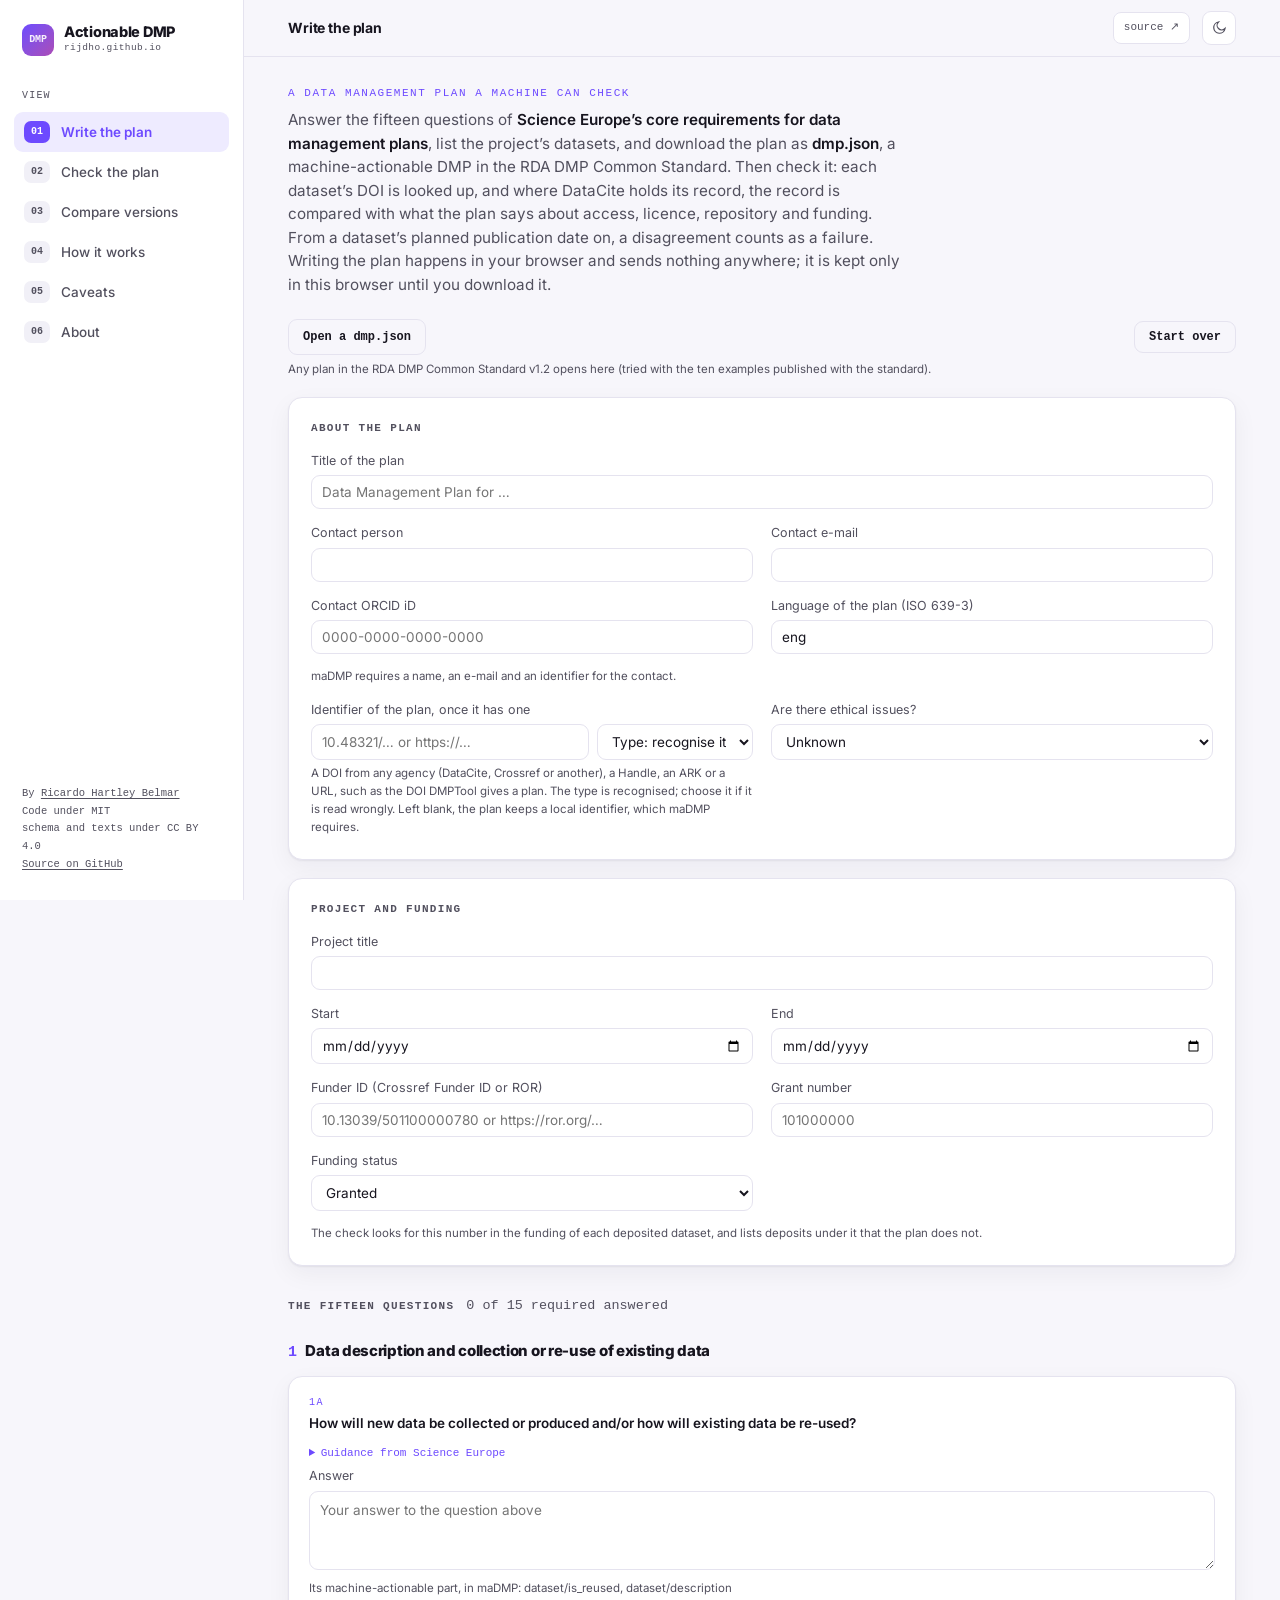
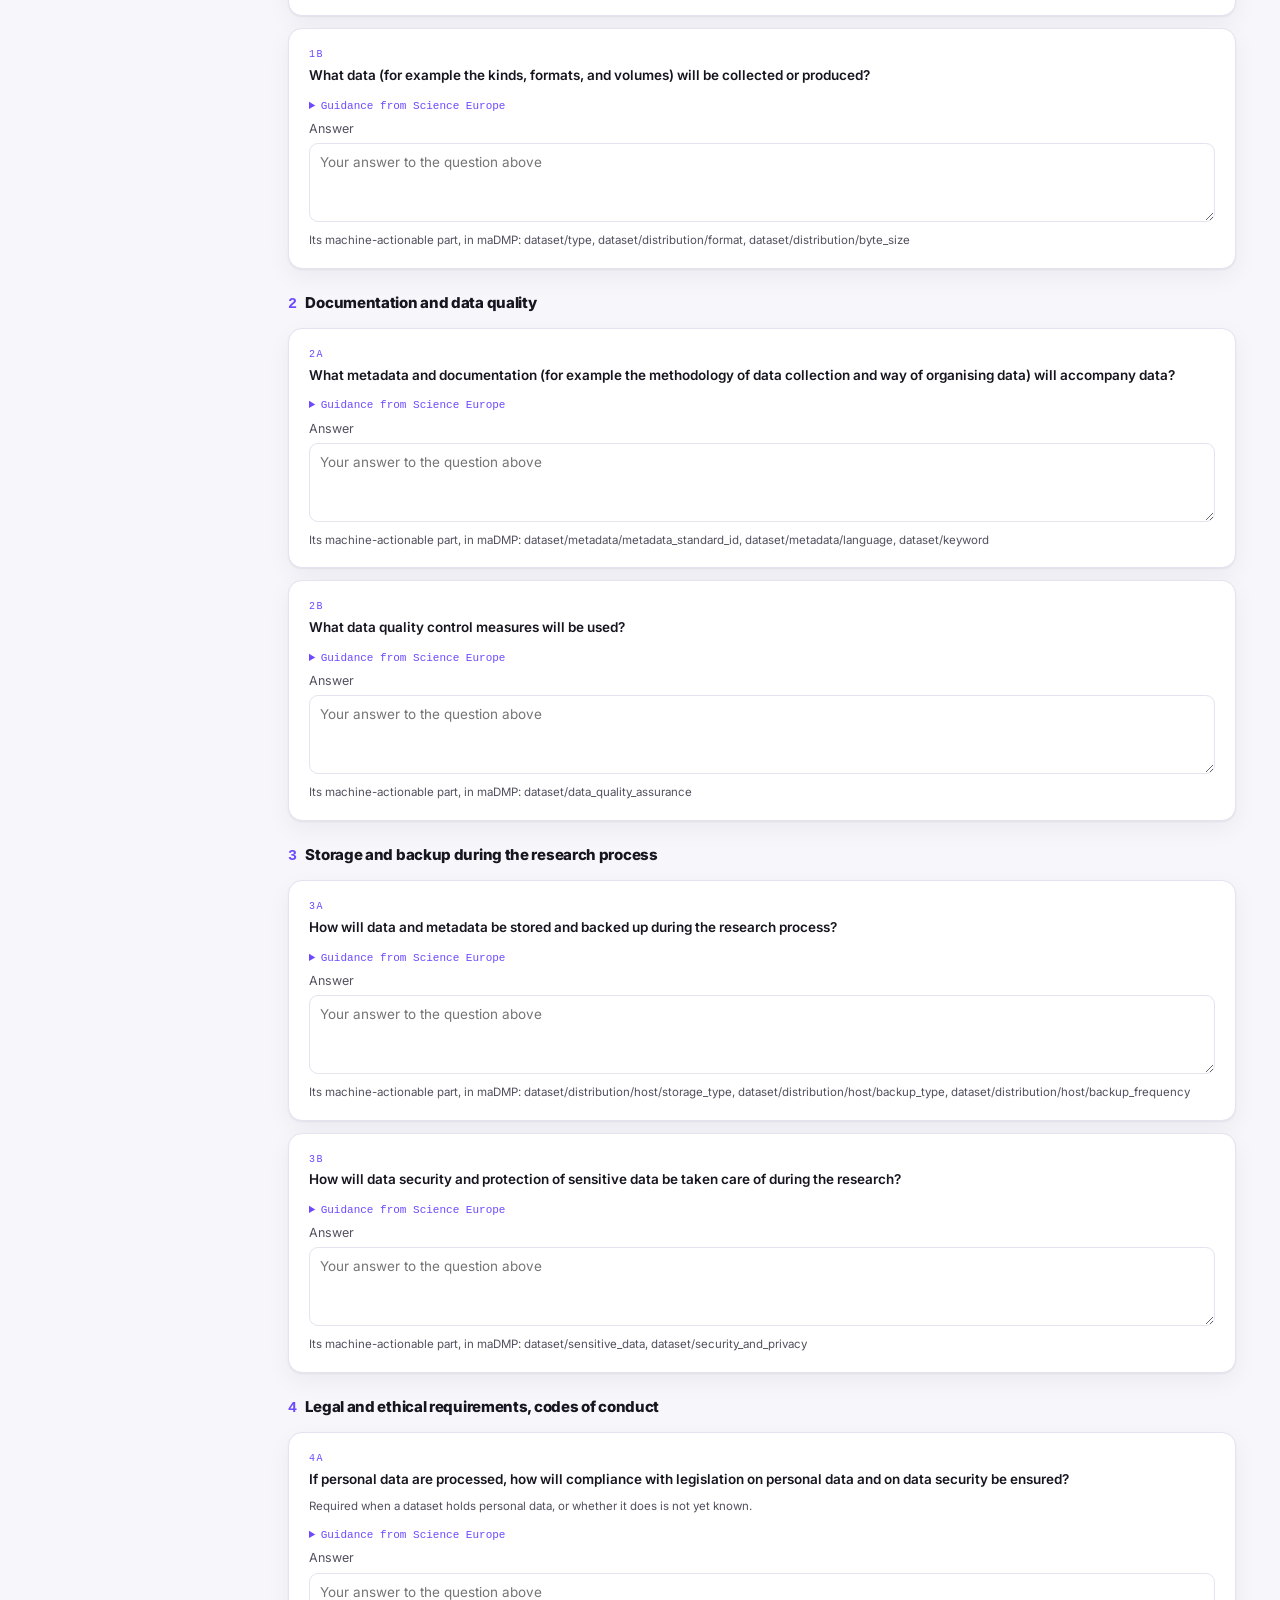
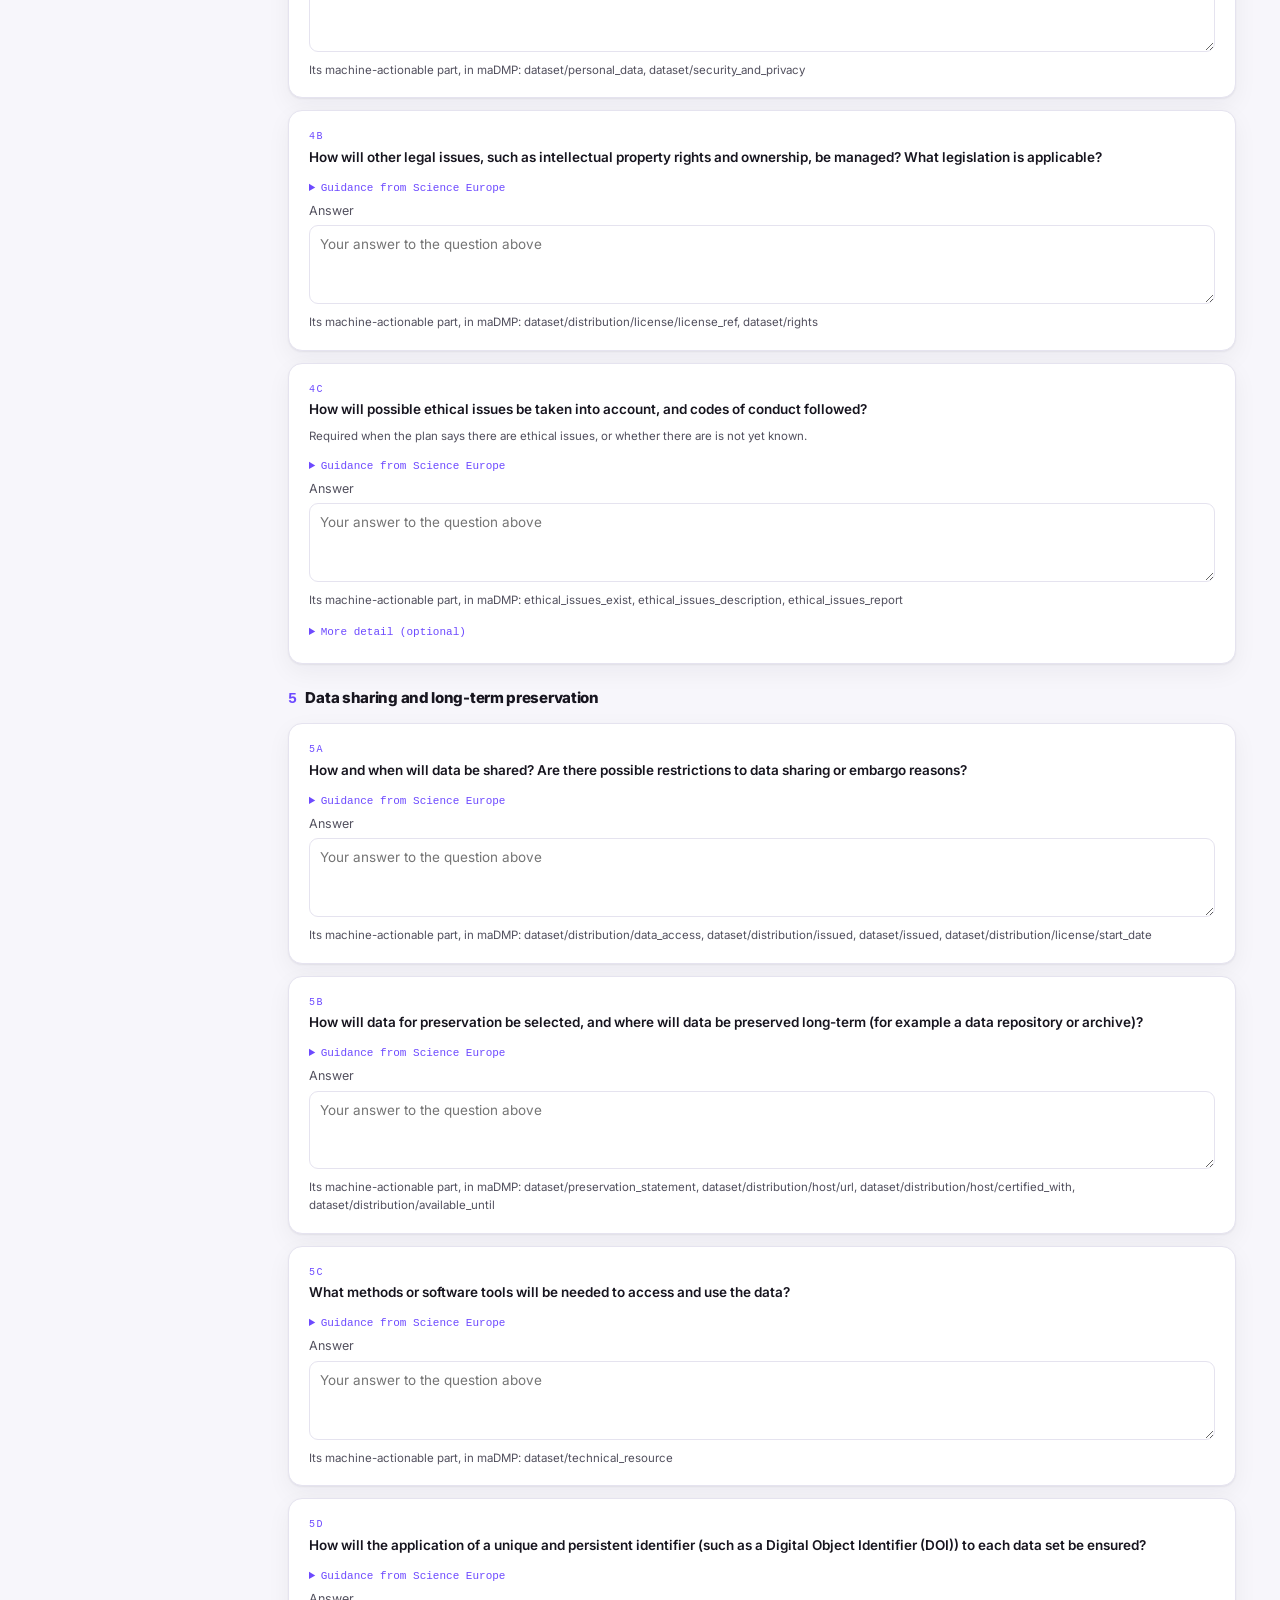
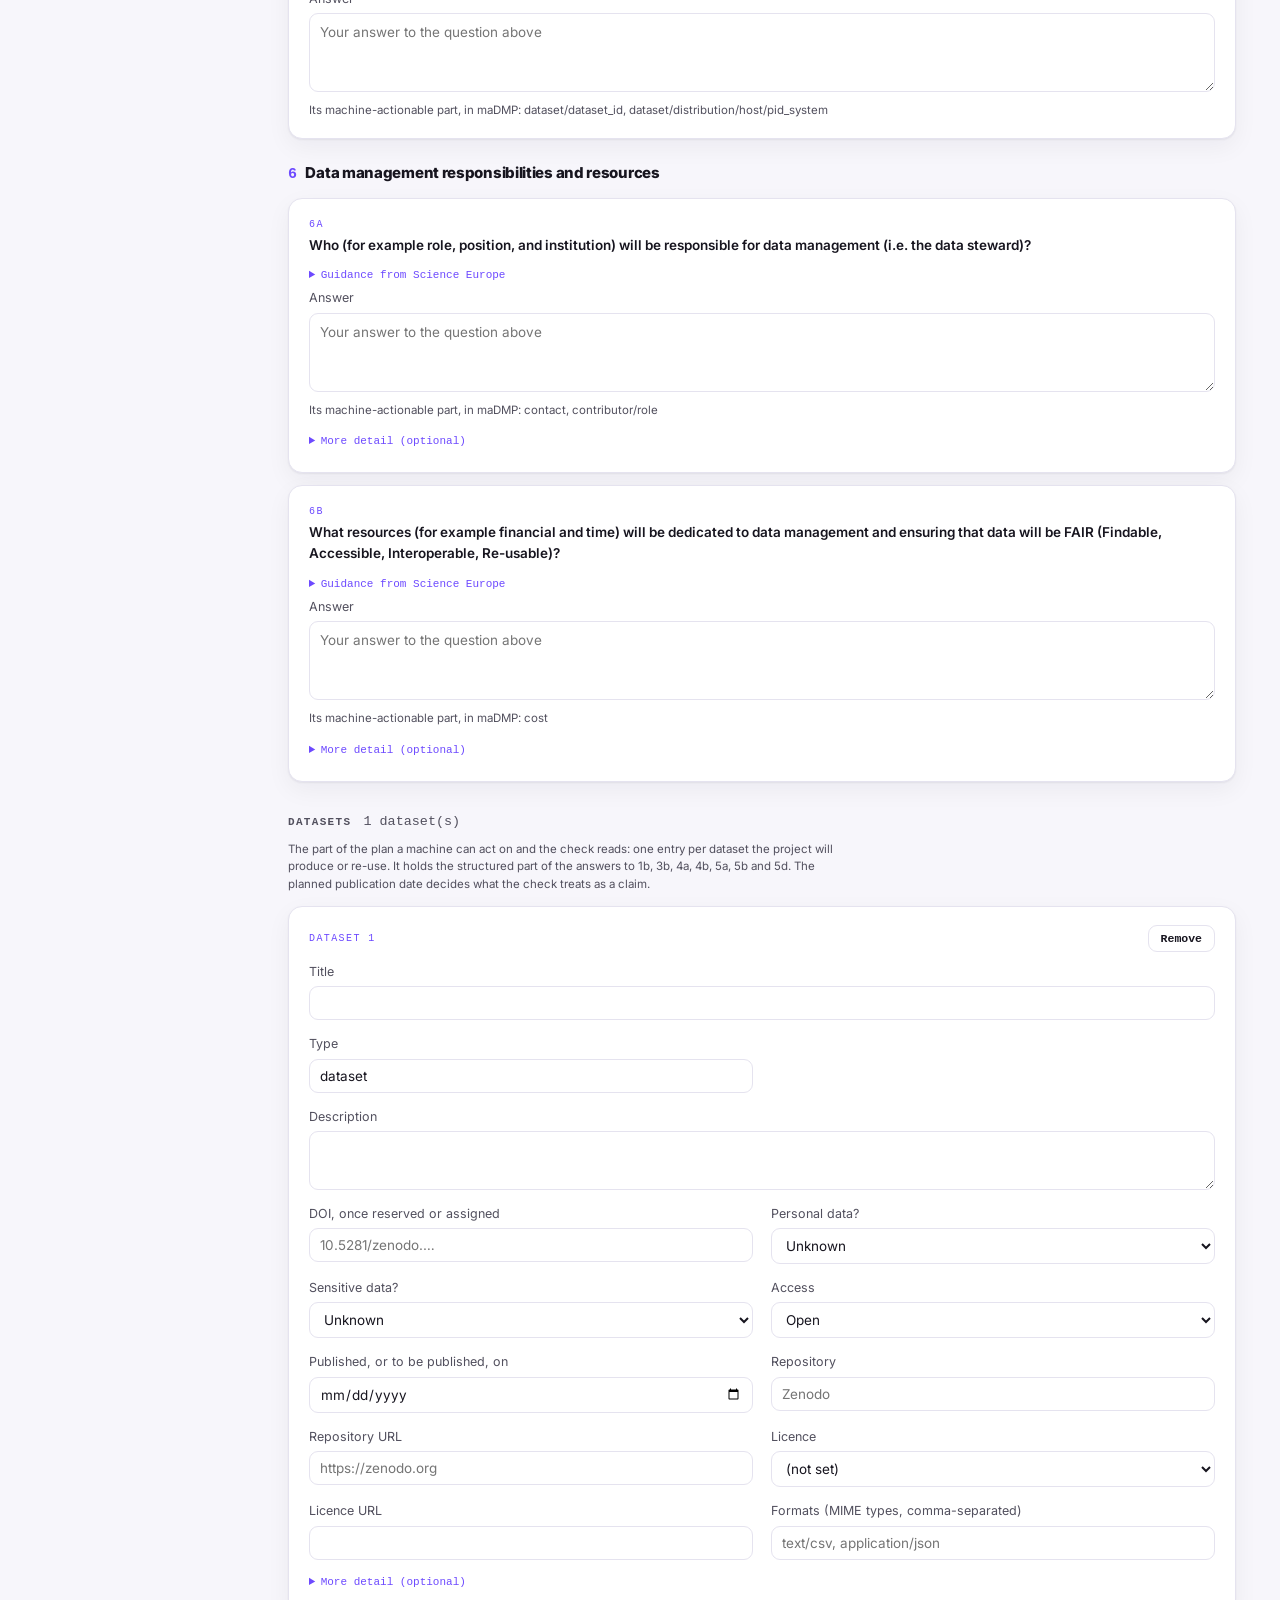
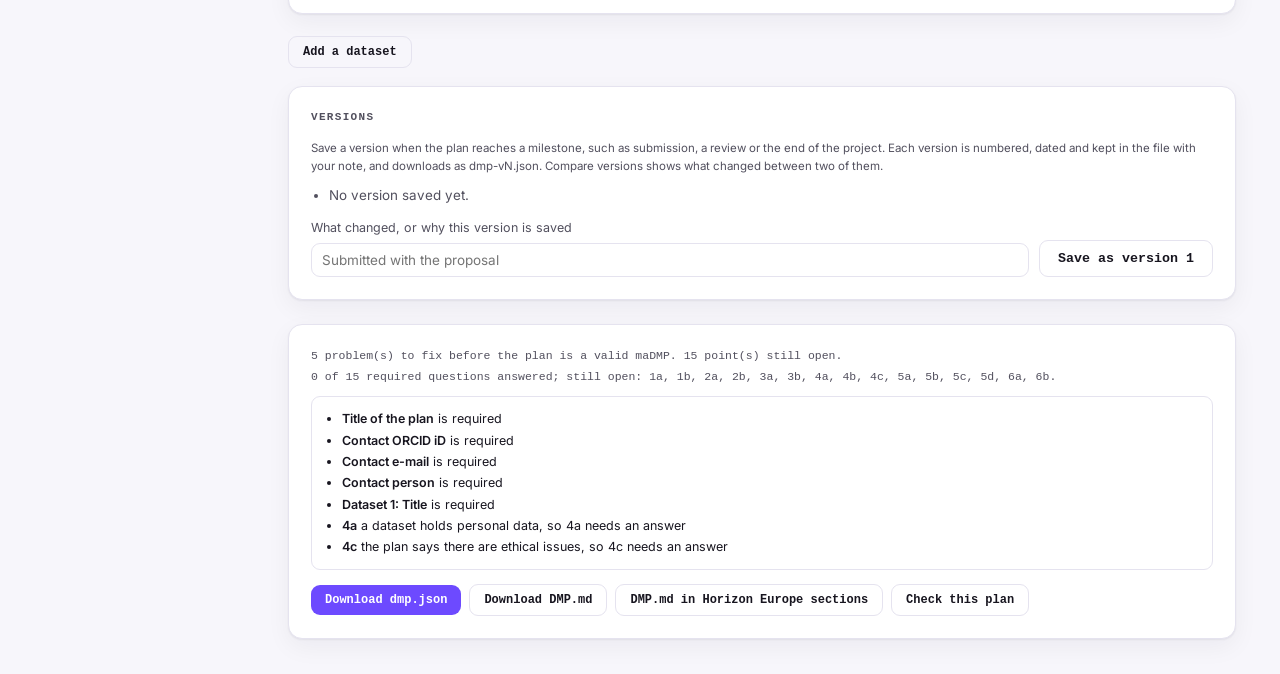
==== demo.html @ 75b9cfb9 "Actionable DMP: write a data management plan as a machine-actionable file and check it against DataC" ====
<!doctype html>
<html lang="en">
<head>
  <meta charset="utf-8" />
  <meta name="viewport" content="width=device-width, initial-scale=1" />
  <!-- Writing a plan touches no network at all; checking one talks to DataCite and, only for a
       DOI that DataCite does not hold, to doi.org, to ask who registered it. Saying so in a policy the browser enforces turns that promise into a
       guarantee: a font CDN slipped in by accident, or an escape missed in a future edit, is
       blocked rather than silently working. `frame-ancestors` is ignored in a meta tag and
       GitHub Pages cannot set headers, so clickjacking is not covered here. -->
  <meta http-equiv="Content-Security-Policy" content="
    default-src 'none';
    script-src 'sha256-x2/0nIwkpOmFIYoH8lqEusBeJ75e4DvQHVTuqfJt2A4=' 'sha256-URYEGvW3n82ogzZfnJn7cvkxJK+rvaOvyr5Eo0BJnV4=';
    style-src 'sha256-g1nNROoRSllEtNn4IYewZY5RRBbyiU53/ob6NJzSOaI=';
    font-src data:;
    img-src 'self' data:;
    connect-src https://api.datacite.org https://doi.org;
    form-action 'none';
    base-uri 'none';
    object-src 'none'" />
  <title>Actionable DMP: a data management plan a machine can check</title>
  <meta name="description" data-i18n-attr="content:meta.description"
        content="Write a data management plan as a machine-actionable dmp.json (RDA DMP Common Standard), following Science Europe’s core requirements, and check what the plan says about its datasets against their DOI records." />
  <link rel="icon" href="data:image/svg+xml,%3Csvg xmlns='http://www.w3.org/2000/svg' viewBox='0 0 32 32'%3E%3Crect width='32' height='32' rx='7' fill='%236d4aff'/%3E%3Ctext x='16' y='21' font-size='11' text-anchor='middle' fill='%23ffffff' font-family='monospace' font-weight='bold'%3EDMP%3C/text%3E%3C/svg%3E" />
  <!-- demo.html: generated by scripts/build-demo.mjs from index.html and its sources. Do not edit. -->
  <style>
/* house-style 1.0.4
   The "violet" design language shared by rijdho's public tools (fair-repo-audit, coara-action-planner,
   orcid-finder, chilean-altoutputs), ported from the cris-eilein house style. This file is the ORIGINAL:
   projects keep an exact copy (synced by their `sync-house` script) and a test fails if the copy drifts.
   Edit here, bump the version, sync into each project, redeploy it.

   Layers, top to bottom:
     1. fonts          self-hosted Inter Variable (./fonts): never a font CDN
     2. tokens         palette (light, dark, and the OS preference before JS runs)
     3. interface      stable names components and charts read (--bg, --text, --accent...)
     4. base           body, headings, links, focus, scrollbars
     5. shell          rail + command bar + content, with a drawer below 880px
     6. components     eyebrow, lede, card, buttons, language switch, site footer
   Data colours (the FAIR categorical and level palettes) live in the tokens, kept apart from the
   chrome and validated for colour-vision deficiency against each mode's card surface. */

/* ── 1. Fonts ─────────────────────────────────────────────────────────────── */
@font-face {
  font-family: "Inter Variable"; font-style: normal; font-display: swap; font-weight: 100 900;
  src: url("[data-uri]") format("woff2-variations");
  unicode-range: U+0000-00FF, U+0131, U+0152-0153, U+02BB-02BC, U+02C6, U+02DA, U+02DC, U+0304, U+0308, U+0329, U+2000-206F, U+2074, U+20AC, U+2122, U+2191, U+2193, U+2212, U+2215, U+FEFF, U+FFFD;
}
@font-face {
  font-family: "Inter Variable"; font-style: normal; font-display: swap; font-weight: 100 900;
  src: url("[data-uri]") format("woff2-variations");
  unicode-range: U+0100-02BA, U+02BD-02C5, U+02C7-02CC, U+02CE-02D7, U+02DD-02FF, U+0304, U+0308, U+0329, U+1D00-1DBF, U+1E00-1E9F, U+1EF2-1EFF, U+2020, U+20A0-20AB, U+20AD-20C0, U+2113, U+2C60-2C7F, U+A720-A7FF;
}

/* ── 2. Tokens ────────────────────────────────────────────────────────────── */
:root {
  --paper: #f7f6fb;
  --surface: #ffffff;
  --surface-2: #f1f0f7;
  --surface-3: #eae8f3;
  --ink: #17151f;
  --ink-2: #52505e;
  --hairline: #e5e3ef;
  --hair: #edecf5;
  --brand: #6d4aff;
  --brand-soft: #eeebff;
  --accent-ink: #ffffff;
  --shadow: 0 1px 2px rgba(23, 21, 31, 0.06), 0 8px 24px rgba(23, 21, 31, 0.05);
  --r: 14px;
  --r-sm: 9px;
  --disp: "Inter Variable", "Inter", "Helvetica Neue", Helvetica, Arial, system-ui, sans-serif;
  --body-f: "Inter Variable", "Inter", system-ui, -apple-system, "Segoe UI", Roboto, sans-serif;
  --mono: ui-monospace, "SF Mono", "JetBrains Mono", Menlo, Consolas, monospace;

  /* data palette: FAIR categorical + levels */
  --f-F: #2f7bd0; --f-A: #b56c1f; --f-I: #1f9670; --f-R: #b3559a;
  --lvl-hi: #1f9670; --lvl-mid: #c08519; --lvl-lo: #c0463d;
  --lvl-hi-ink: #1f9670; --lvl-mid-ink: #c08519; --lvl-lo-ink: #c0463d;
}
:root[data-theme="dark"] {
  --paper: #121118;
  --surface: #1b1a22;
  --surface-2: #232230;
  --surface-3: #2c2a3a;
  --ink: #eceaf3;
  --ink-2: #a9a7b5;
  --hairline: #2c2a38;
  --hair: #262432;
  --brand: #8b7bff;
  --brand-soft: #221f35;
  --accent-ink: #121118;
  --shadow: 0 1px 2px rgba(0, 0, 0, 0.4), 0 10px 30px rgba(0, 0, 0, 0.35);
  --f-F: #3f8fe0; --f-A: #c67d30; --f-I: #2aa87a; --f-R: #c46bad;
  /* fills darkened into the dark lightness band; inks kept lighter for text */
  --lvl-hi: #2aa87a; --lvl-mid: #c08519; --lvl-lo: #bd4740;
  --lvl-hi-ink: #2aa87a; --lvl-mid-ink: #d99a2b; --lvl-lo-ink: #d1544b;
}
/* Before JS stamps data-theme, follow the OS preference. */
@media (prefers-color-scheme: dark) {
  :root:not([data-theme="light"]) {
    --paper: #121118;
    --surface: #1b1a22;
    --surface-2: #232230;
    --surface-3: #2c2a3a;
    --ink: #eceaf3;
    --ink-2: #a9a7b5;
    --hairline: #2c2a38;
    --hair: #262432;
    --brand: #8b7bff;
    --brand-soft: #221f35;
    --accent-ink: #121118;
    --shadow: 0 1px 2px rgba(0, 0, 0, 0.4), 0 10px 30px rgba(0, 0, 0, 0.35);
    --f-F: #3f8fe0; --f-A: #c67d30; --f-I: #2aa87a; --f-R: #c46bad;
    --lvl-hi: #2aa87a; --lvl-mid: #c08519; --lvl-lo: #bd4740;
    --lvl-hi-ink: #2aa87a; --lvl-mid-ink: #d99a2b; --lvl-lo-ink: #d1544b;
  }
}

/* ── 3. Interface (stable names; map a project's own names onto these) ────── */
:root {
  --bg: var(--paper);
  --surface-alt: var(--surface-2);
  --border: var(--hairline);
  --text: var(--ink);
  --muted: var(--ink-2);
  --accent: var(--brand);
  --track: var(--surface-3);
  --sans: var(--body-f);
}

/* ── 4. Base ──────────────────────────────────────────────────────────────── */
* { box-sizing: border-box; }
html { -webkit-text-size-adjust: 100%; }
body { margin: 0; font-family: var(--sans); background: var(--bg); color: var(--text);
  line-height: 1.5; font-size: 15px; -webkit-font-smoothing: antialiased;
  transition: background 0.2s, color 0.2s; }
a { color: var(--accent); text-underline-offset: 2px; }
code { font-family: var(--mono); font-size: .9em; }
.mono { font-family: var(--mono); }
h1, h2, h3 { font-family: var(--disp); font-weight: 800; letter-spacing: -0.02em; text-wrap: balance; }
::selection { background: var(--brand); color: #fff; }
:focus-visible { outline: 2px solid var(--brand); outline-offset: 2px; border-radius: 4px; }
::-webkit-scrollbar { width: 8px; height: 8px; }
::-webkit-scrollbar-thumb { background: var(--surface-3); border-radius: 4px; }
::-webkit-scrollbar-thumb:hover { background: var(--ink-2); }
::-webkit-scrollbar-track { background: transparent; }

/* ── 5. Shell: rail + command bar ─────────────────────────────────────────── */
.app { display: grid; grid-template-columns: 244px 1fr; min-height: 100vh; }

.rail { background: var(--surface); border-right: 1px solid var(--hairline);
  display: flex; flex-direction: column; gap: 2px;
  padding: 18px 14px; position: sticky; top: 0; height: 100vh; }
.brand-mark { display: flex; align-items: center; gap: 10px; padding: 6px 8px 20px; text-decoration: none; }
/* The glyph's letters come from the project: style="--glyph: 'F'" on the element. */
.brand-glyph { width: 32px; height: 32px; border-radius: 9px; flex: none; position: relative;
  background: linear-gradient(135deg, var(--brand), color-mix(in oklab, var(--brand), #db2777 55%)); }
.brand-glyph::after { content: var(--glyph, ""); position: absolute; inset: 0; display: grid; place-items: center;
  font-family: var(--mono); font-size: 13px; font-weight: 700; color: rgba(255, 255, 255, 0.92); }
.brand-name { font-family: var(--disp); font-weight: 800; letter-spacing: -0.02em; font-size: 14.5px;
  line-height: 1.05; color: var(--ink); margin: 0; }
.brand-sub { font-family: var(--mono); font-size: 9.5px; color: var(--ink-2); letter-spacing: .04em; margin-top: 2px; }
/* The site line under the name links to rijdho.github.io in every tool (1.0.2). */
a.brand-sub { display: block; text-decoration: none; }
a.brand-sub:hover { color: var(--brand); text-decoration: underline; }
/* The icon and the name link to the tool's own start page (1.0.3). */
a.brand-glyph { display: block; }
.brand-name a { color: inherit; text-decoration: none; }
.brand-name a:hover { color: var(--brand); }
/* The family line under the site line: "Part of Metaudits" (1.0.4). */
.brand-family { font-family: var(--mono); font-size: 9.5px; color: var(--ink-2); letter-spacing: .04em; margin: 2px 0 0; }
.brand-family a { color: inherit; text-decoration: none; }
.brand-family a:hover { color: var(--brand); text-decoration: underline; }

.nav-label { font-family: var(--mono); font-size: 10px; letter-spacing: .12em; text-transform: uppercase;
  color: var(--ink-2); padding: 10px 8px 6px; }
.nav-item { display: flex; align-items: center; gap: 11px; padding: 9px 10px; border-radius: var(--r-sm);
  color: var(--ink-2); border: none; background: none; width: 100%; text-align: left; cursor: pointer;
  font-family: var(--body-f); font-size: 13.5px; font-weight: 500; text-decoration: none; }
.nav-item:hover { background: var(--surface-2); color: var(--ink); }
.nav-item.active { background: var(--brand-soft); color: var(--brand); font-weight: 600; }
.nav-step { width: 26px; height: 22px; border-radius: 7px; flex: none; display: grid; place-items: center;
  font-family: var(--mono); font-size: 10px; font-weight: 600;
  background: var(--surface-2); color: var(--ink-2); }
.nav-item.active .nav-step { background: var(--brand); color: #fff; }
.rail-foot { margin-top: auto; font-family: var(--mono); font-size: 10.5px; color: var(--ink-2);
  padding: 8px; line-height: 1.7; }
.rail-foot a { color: var(--ink-2); }
.rail-foot a:hover { color: var(--brand); }

.main-col { min-width: 0; display: flex; flex-direction: column; }
/* Content column anchored to the rail: one shared left gutter with the command bar. */
.content { padding: 28px 44px 40px; flex: 1; }
.content-inner { max-width: 980px; margin: 0; }

.cmdbar { position: sticky; top: 0; z-index: 30; display: flex; align-items: center; gap: 12px;
  padding: 11px 44px; background: color-mix(in oklab, var(--paper), transparent 8%);
  backdrop-filter: saturate(1.4) blur(10px); border-bottom: 1px solid var(--hairline); }
.cmd-title { font-family: var(--disp); font-weight: 700; font-size: 14px; letter-spacing: -0.01em; color: var(--ink); }
.cmd-spacer { flex: 1; }

.menu-btn { display: none; align-items: center; justify-content: center; width: 36px; height: 36px; flex: none;
  border: 1px solid var(--hairline); border-radius: var(--r-sm); background: var(--surface); color: var(--ink); cursor: pointer; }
.menu-btn svg { width: 17px; height: 17px; stroke: currentColor; fill: none; stroke-width: 1.8; }
.rail-backdrop { display: none; }

@media (max-width: 880px) {
  .app { grid-template-columns: 1fr; }
  .rail { position: fixed; top: 0; left: -280px; width: 260px; height: 100vh; overflow-y: auto; z-index: 60; transition: left 0.2s ease; }
  .app.rail-open .rail { left: 0; box-shadow: 0 0 40px rgba(0, 0, 0, 0.25); }
  .app.rail-open .rail-backdrop { display: block; position: fixed; inset: 0; z-index: 55; border: none; background: rgba(0, 0, 0, 0.35); }
  .menu-btn { display: inline-flex; }
  .content { padding: 20px 16px 32px; }
  .cmdbar { padding: 11px 14px; }
  .site-foot { padding: 18px 16px 28px; }
}
/* Phones: the command bar keeps menu, title, languages and theme; the source link, always repeated in
   the house footer, steps out so nothing is pushed past the edge. Buttons never shrink. */
.menu-btn, .icon-btn, .ghost-btn, .langs { flex: none; }
.cmd-title { min-width: 0; overflow: hidden; text-overflow: ellipsis; white-space: nowrap; }
@media (max-width: 480px) {
  .cmdbar { gap: 8px; }
  .cmdbar .ghost-btn { display: none; }
}

/* ── 6. Components ────────────────────────────────────────────────────────── */
.eyebrow { font-family: var(--mono); font-size: 11px; letter-spacing: .14em; text-transform: uppercase;
  color: var(--brand); }
.lede { color: var(--muted); font-size: .95rem; max-width: 62ch; margin-top: 6px; }
.lede b, .lede strong { color: var(--text); font-weight: 600; }
.muted { color: var(--muted); font-size: .84rem; }

.card { background: var(--surface); border: 1px solid var(--border); border-radius: var(--r); padding: 22px;
  box-shadow: var(--shadow); }
.card h3 { margin: 0 0 15px; font-size: .8rem; font-family: var(--mono); letter-spacing: .04em;
  text-transform: uppercase; color: var(--muted); font-weight: 600; }

.icon-btn { width: 34px; height: 34px; border-radius: var(--r-sm); border: 1px solid var(--hairline);
  background: var(--surface); display: grid; place-items: center; color: var(--ink-2); cursor: pointer; }
.icon-btn:hover { color: var(--ink); border-color: var(--ink-2); }
.icon-btn svg { width: 16px; height: 16px; stroke: currentColor; fill: none; stroke-width: 1.8; }
.ghost-btn { font-family: var(--mono); font-size: 11px; color: var(--ink-2);
  border: 1px solid var(--hairline); background: var(--surface); white-space: nowrap;
  border-radius: 8px; padding: 6px 10px; cursor: pointer; text-decoration: none; }
.ghost-btn:hover { color: var(--brand); border-color: var(--ink-2); }
.btn { font-family: var(--mono); background: var(--brand); color: var(--accent-ink); border: none;
  border-radius: var(--r-sm); padding: 10px 18px; font-weight: 700; cursor: pointer; }
.btn:hover { filter: brightness(1.07); }
.btn.ghost { background: none; border: 1px solid var(--border); color: var(--text); }
.btn.ghost:hover { border-color: var(--brand); color: var(--brand); filter: none; }

/* Filter chips (pill toggles); the pressed one carries aria-pressed="true". */
.chip { font-family: var(--mono); font-size: .76rem; border: 1px solid var(--border); background: var(--surface);
  color: var(--muted); border-radius: 999px; padding: 4px 11px; cursor: pointer; }
.chip:hover { border-color: var(--brand); color: var(--brand); }
.chip[aria-pressed="true"] { border-color: var(--brand); color: var(--brand); background: var(--brand-soft); font-weight: 600; }

.langs { display: flex; gap: 1px; font-family: var(--mono); font-size: 11.5px; }
.langs button { border: none; background: none; color: var(--ink-2); padding: 5px 7px; border-radius: 6px;
  cursor: pointer; font-family: var(--mono); font-size: 11.5px; }
.langs button[aria-current="true"] { color: var(--ink); background: var(--surface-2); font-weight: 600; }

/* The house footer, the same on every tool:
     By <author> (ORCID <id>) · <licences> · Source on GitHub[ · DOI <doi>]
   The DOI item appears once the project is archived on Zenodo (concept DOI). */
.site-foot { border-top: 1px solid var(--hairline); padding: 18px 44px 28px; font-size: 12.5px;
  color: var(--muted); line-height: 1.7; }
.site-foot a { color: var(--muted); }
.site-foot a:hover { color: var(--brand); }
.site-foot .sep { margin: 0 .45em; opacity: .6; }

/* Tables inside cards */
.card table { width: 100%; border-collapse: collapse; font-size: .82rem; }
.card th { text-align: left; font-family: var(--mono); font-size: .72rem; letter-spacing: .04em; text-transform: uppercase;
  color: var(--muted); font-weight: 600; padding: 6px 8px; }
.card td { border-top: 1px solid var(--hair); padding: 6px 8px; }

@media (prefers-reduced-motion: reduce) { * { transition: none !important; animation: none !important; } }

/* Actionable DMP: the violet family house style on the rail + command-bar shell.
   The shared look (tokens, shell, components, the self-hosted Inter font) comes from
   house/house.css, a synced copy of the house style loaded first; what stays here is what
   this tool adds. Chrome is violet and never encodes meaning. The only semantic colour is the
   check's verdict (confirmed, not yet, does not match), drawn from the house level palette, and
   only verdict items carry the 3px left border. Question and dataset cards are not verdicts and
   keep the plain hairline. */


[hidden] { display: none !important; }
body { background: var(--paper); color: var(--ink); font-family: var(--body-f); line-height: 1.55; }
.eyebrow { letter-spacing: 0.14em; margin: 0; }
.brand-glyph::after { content: "DMP"; font-size: 10px; letter-spacing: -0.02em; }
.nav-label { margin: 0; }
.cmd-title { margin: 0; }
.content-inner { max-width: 980px; }
.lede { margin: 6px 0 0; }

/* ── panels and fields ── */
.panel { background: var(--surface); border: 1px solid var(--hairline); border-radius: var(--r);
  padding: 22px; margin-top: 18px; box-shadow: var(--shadow); }
.panel-h { display: flex; align-items: center; gap: 12px; flex-wrap: wrap; margin-bottom: 12px; }
.panel-h .panel-title { margin: 0; }
.btn.small { font-size: 11.5px; padding: 6px 12px; }
.result-actions { display: flex; flex-wrap: wrap; gap: 8px; margin: 0 0 14px; }
.file-link { text-decoration: none; margin-left: 4px; }
.panel-title { font-family: var(--mono); font-size: 11px; font-weight: 600; text-transform: uppercase;
  letter-spacing: 0.12em; color: var(--ink-2); margin: 0 0 14px; }
.grid2 { display: grid; grid-template-columns: 1fr 1fr; gap: 14px 18px; }
.span2 { grid-column: 1 / -1; }
.field { display: flex; flex-direction: column; gap: 5px; font-size: 12.5px; color: var(--ink-2); margin-bottom: 10px; }
.grid2 .field { margin-bottom: 0; }
.input { font-family: var(--body-f); font-size: 13.5px; color: var(--ink); background: var(--surface);
  border: 1px solid var(--hairline); border-radius: var(--r-sm); padding: 8px 10px; width: 100%; }
textarea.input { resize: vertical; line-height: 1.5; }
.input:focus { border-color: var(--brand); outline: none; box-shadow: 0 0 0 3px var(--brand-soft); }
.hint { font-size: 11.5px; color: var(--ink-2); line-height: 1.55; margin: 0; }
.chk { display: flex; align-items: center; gap: 8px; font-size: 13.5px; color: var(--ink); cursor: pointer; }
.chk input { accent-color: var(--brand); width: 15px; height: 15px; }
.radios { display: flex; gap: 16px; flex-wrap: wrap; }
.actions { display: flex; align-items: center; gap: 12px; margin-top: 6px; }
.btn:disabled { opacity: .55; cursor: progress; }
.msg { margin-top: 12px; font-size: 13px; color: var(--ink); background: var(--surface-2);
  border: 1px solid var(--hairline); border-radius: var(--r-sm); padding: 10px 12px; }
.code { background: var(--surface-2); border: 1px solid var(--hairline); border-radius: var(--r-sm);
  padding: 12px 14px; overflow-x: auto; font-size: 12.5px; margin: 10px 0 0; }

/* ── toolbar and validity ── */
.toolbar { display: flex; flex-wrap: wrap; gap: 8px; align-items: center; margin-top: 22px; }
.toolbar .btn { font-size: 12px; padding: 8px 14px; }
.file-btn { position: relative; display: inline-flex; align-items: center; }
.file-btn input { position: absolute; inset: 0; opacity: 0; cursor: pointer; width: 100%; }
.file-btn:focus-within { outline: 2px solid var(--brand); outline-offset: 2px; }
.danger-quiet { color: var(--ink-2); }
.validity { font-family: var(--mono); font-size: 11.5px; color: var(--ink-2); margin: 0; }
.finish { margin-top: 24px; }
.finish .toolbar { margin-top: 14px; }
.finish .problems { margin-top: 10px; }
.problems { margin: 8px 0 0; padding: 10px 14px 10px 30px; font-size: 12.5px; background: var(--surface);
  border: 1px solid var(--hairline); border-radius: var(--r-sm); }
.problems li { margin: 2px 0; }
.problems b { font-weight: 600; }

/* ── requirement cards ── */
.reqs-head { display: flex; align-items: baseline; gap: 12px; margin: 30px 0 0; }
.reqs-head .panel-title { margin: 0; }
.req { background: var(--surface); border: 1px solid var(--hairline); border-radius: var(--r);
  padding: 18px 20px; margin-top: 12px; box-shadow: var(--shadow); }
.req-h h3 { margin: 2px 0 6px; font-size: 16px; }
.req .eyebrow { font-size: 10px; }
.question { font-size: 13.5px; color: var(--ink); margin: 0 0 12px; font-style: italic; }
.segs { display: inline-flex; border: 1px solid var(--hairline); border-radius: var(--r-sm); overflow: hidden; flex-wrap: wrap; }
.seg { position: relative; cursor: pointer; }
.seg input { position: absolute; opacity: 0; inset: 0; margin: 0; cursor: pointer; }
.seg span { display: block; font-family: var(--mono); font-size: 11px; padding: 6px 12px; color: var(--ink-2);
  border-right: 1px solid var(--hairline); }
.seg:last-child span { border-right: none; }
.seg input:checked + span { background: var(--brand-soft); color: var(--brand); font-weight: 600; }
.seg input:focus-visible + span { outline: 2px solid var(--brand); outline-offset: -2px; }
.status-hint { margin: 6px 0 12px; }
.commit { margin-top: 4px; }
.commit summary { font-family: var(--mono); font-size: 11px; color: var(--brand); cursor: pointer; padding: 4px 0; }
.commit .hint { margin: 4px 0 12px; }

/* ── check results: the verdict palette is the only semantic colour ── */
.stats { display: grid; grid-template-columns: repeat(3, 1fr); gap: 10px; margin: 6px 0 12px; }
.stat { background: var(--surface-2); border: 1px solid var(--hairline); border-radius: var(--r-sm);
  padding: 10px 12px; font-size: 12.5px; color: var(--ink-2); }
.stat b { display: block; font-family: var(--disp); font-size: 22px; font-weight: 800; color: var(--ink); }
.notes .hint { margin: 4px 0; }
.verdict { border: 1px solid var(--hairline); border-left: 3px solid var(--ink-2); border-radius: var(--r-sm);
  padding: 10px 14px; margin-top: 8px; background: var(--surface); }
.verdict[data-verdict="evidenced"] { border-left-color: var(--lvl-hi); }
.verdict[data-verdict="pending"] { border-left-color: var(--lvl-mid); }
.verdict[data-verdict="missing"] { border-left-color: var(--lvl-lo); }
.verdict[data-verdict="skipped"], .verdict[data-verdict="unanswered"] { border-left-color: var(--hairline); }
.verdict-h { display: flex; align-items: baseline; gap: 10px; flex-wrap: wrap; }
.verdict-title { font-weight: 600; font-size: 14px; }
.tag { font-family: var(--mono); font-size: 10.5px; padding: 2px 8px; border-radius: 999px;
  background: var(--surface-2); color: var(--ink-2); }
.tag[data-verdict="evidenced"] { color: var(--lvl-hi-ink); background: color-mix(in oklab, var(--lvl-hi), transparent 88%); }
.tag[data-verdict="pending"] { color: var(--lvl-mid-ink); background: color-mix(in oklab, var(--lvl-mid), transparent 88%); }
.tag[data-verdict="missing"] { color: var(--lvl-lo-ink); background: color-mix(in oklab, var(--lvl-lo), transparent 88%); }
.checks { list-style: none; margin: 8px 0 0; padding: 0; font-size: 12.5px; }
.checks li { display: grid; grid-template-columns: 16px minmax(120px, 190px) 90px 1fr; gap: 8px; padding: 3px 0;
  border-top: 1px solid var(--hairline); align-items: baseline; }
.checks li:first-child { border-top: none; }
.mark { font-family: var(--mono); color: var(--ink-2); }
.checks li[data-outcome="evidenced"] .mark, .checks li[data-outcome="evidenced"] .chk-out { color: var(--lvl-hi-ink); }
.checks li[data-outcome="pending"] .mark, .checks li[data-outcome="pending"] .chk-out { color: var(--lvl-mid-ink); }
.checks li[data-outcome="missing"] .mark, .checks li[data-outcome="missing"] .chk-out { color: var(--lvl-lo-ink); }
.chk-out { font-size: 10.5px; color: var(--ink-2); }
.chk-det { color: var(--ink-2); overflow-wrap: anywhere; }

/* ── questions and datasets ── */
.toolbar-hint { margin-top: 6px; }
.qsection { margin-top: 8px; }
.qsection-h { font-size: 15px; margin: 22px 0 0; }
.qsection-h .mono { color: var(--brand); margin-right: 6px; }
.req .question { font-style: normal; font-weight: 600; margin: 2px 0 8px; }
.guide { margin: 6px 0 10px; padding-left: 18px; font-size: 12.5px; color: var(--ink-2); line-height: 1.55; }
.guide li { margin: 3px 0; }
.guide ul { padding-left: 16px; margin: 2px 0; }
.ds-lede { margin: 8px 0 0; max-width: 80ch; }
.ds-h { display: flex; align-items: center; justify-content: space-between; gap: 12px; margin-bottom: 10px; }
.dataset .grid2 { margin-top: 2px; }
.unlisted { margin-top: 18px; }
.unlisted .panel-title { margin-bottom: 6px; }
.deposits { margin: 8px 0 0; padding-left: 18px; font-size: 12.5px; }
.deposits li { margin: 2px 0; }
.verdict-h .file-link { font-size: 11px; }
.detail { margin-top: 10px; }
.field-title { font-family: var(--mono); font-size: 10.5px; text-transform: uppercase; letter-spacing: .08em;
  color: var(--ink-2); margin: 14px 0 6px; }
.grid4 { display: grid; grid-template-columns: repeat(4, 1fr); gap: 10px 12px; }
.grid4 .field { margin-bottom: 0; }
.row-entry { display: flex; align-items: flex-end; gap: 10px; padding: 8px 0; border-top: 1px solid var(--hairline); }
.row-entry .grid4 { flex: 1; }
.rows > .btn { margin-top: 8px; }
.when { margin: 0 0 8px; }

/* ── versions and comparison ── */
.versions { margin: 10px 0 0; padding-left: 18px; font-size: 12.5px; }
.versions li { margin: 3px 0; }
.ver-save { display: flex; align-items: flex-end; gap: 10px; margin-top: 12px; }
.ver-save .field { flex: 1; margin-bottom: 0; }
.changes { margin: 8px 0 0; padding-left: 18px; font-size: 12.5px; overflow-wrap: anywhere; }
.changes li { margin: 4px 0; }
#completeness { margin-top: 4px; }
.id-row { display: flex; gap: 8px; }
.id-row .input:first-child { flex: 1; }
.id-type { width: auto; max-width: 48%; }

/* ── reading views ── */
.prose h2 { font-size: 17px; margin: 28px 0 8px; }
.prose p, .prose li { font-size: 14px; max-width: 72ch; }
.caveats { padding-left: 18px; }
.caveats li { margin: 10px 0; }
.tablewrap { overflow-x: auto; margin-top: 12px; }
.req-table { border-collapse: collapse; font-size: 12.5px; width: 100%; background: var(--surface);
  border: 1px solid var(--hairline); border-radius: var(--r-sm); }
.req-table th { text-align: left; font-family: var(--mono); font-size: 10.5px; text-transform: uppercase;
  letter-spacing: .06em; color: var(--ink-2); padding: 8px 10px; border-bottom: 1px solid var(--hairline); }
.req-table td { padding: 7px 10px; border-top: 1px solid var(--hairline); vertical-align: top; }
.req-table .c { text-align: center; font-family: var(--mono); }
.req-table .xw code { font-size: 11px; white-space: nowrap; }
/* A format's own name keeps its capitalisation: maDMP, not MADMP. */
.req-table th.src { text-transform: none; }

@media (max-width: 880px) {
  .grid2, .grid4, .stats { grid-template-columns: 1fr; }
  .row-entry, .ver-save { flex-direction: column; align-items: stretch; }
  .checks li { grid-template-columns: 16px 1fr; }
  .checks .chk-out { display: none; }
  .checks .chk-det { grid-column: 2; }
}
</style>
  <script>
// Stamp the stored theme on <html> before first paint, so a dark-theme visitor
// never sees a white flash while the module graph loads.
//
// This is a separate file rather than an inline <script> for one reason: the
// page ships a Content-Security-Policy with no 'unsafe-inline', and an inline
// script would need either that or a hash pinned to its exact bytes. A plain
// (non-module) script tag in the head is render-blocking, so it still runs
// before anything is painted.
(function () {
  try {
    var t = localStorage.getItem('dmp-template:theme');
    if (t === 'light' || t === 'dark') document.documentElement.dataset.theme = t;
  } catch (e) {
    /* private mode: the OS preference applies, which is the right default */
  }
})();
</script>
</head>
<body>
  <div class="app" id="app">
    <aside class="rail" id="rail">
      <div class="brand-mark">
        <a class="brand-glyph" href="#" tabindex="-1" aria-hidden="true"></a>
        <div>
          <p class="brand-name"><a href="#">Actionable DMP</a></p>
          <a class="brand-sub" href="https://rijdho.github.io">rijdho.github.io</a>
        </div>
      </div>
      <p class="nav-label" data-i18n="nav.label">View</p>
      <nav aria-label="View" data-i18n-attr="aria-label:nav.label">
        <button class="nav-item active" data-view="plan" type="button">
          <span class="nav-step">01</span><span data-i18n="nav.plan">Write the plan</span></button>
        <button class="nav-item" data-view="check" type="button">
          <span class="nav-step">02</span><span data-i18n="nav.check">Check the plan</span></button>
        <button class="nav-item" data-view="compare" type="button">
          <span class="nav-step">03</span><span data-i18n="nav.compare">Compare versions</span></button>
        <button class="nav-item" data-view="how" type="button">
          <span class="nav-step">04</span><span data-i18n="how.title">How it works</span></button>
        <button class="nav-item" data-view="caveats" type="button">
          <span class="nav-step">05</span><span data-i18n="caveats.title">Caveats</span></button>
        <button class="nav-item" data-view="about" type="button">
          <span class="nav-step">06</span><span data-i18n="about.title">About</span></button>
      </nav>
      <div class="rail-foot">
        <span data-i18n-html="rail.by">By Ricardo Hartley Belmar</span><br />
        <span data-i18n="rail.license.code">Code under MIT</span><br />
        <span data-i18n="rail.license.data">schema and texts under CC BY 4.0</span><br />
        <a href="https://github.com/rijdho/dmp-template" target="_blank" rel="noreferrer" data-i18n="rail.source">Source on GitHub</a>
      </div>
    </aside>
    <button class="rail-backdrop" id="rail-backdrop" type="button" tabindex="-1" aria-hidden="true"></button>
    <div class="main-col">
      <div class="cmdbar">
        <button class="menu-btn" id="menu" type="button" aria-controls="rail" aria-expanded="false"
                aria-label="Open the menu" data-i18n-attr="aria-label:ui.menu.aria">
          <svg viewBox="0 0 24 24" aria-hidden="true"><path d="M4 7h16M4 12h16M4 17h16" /></svg>
        </button>
        <h1 class="cmd-title" id="cmd-title" data-i18n="nav.plan">Write the plan</h1>
        <div class="cmd-spacer"></div>
        <nav class="langs" id="lang" aria-label="Language" data-i18n-attr="aria-label:ui.lang.aria"></nav>
        <a class="ghost-btn" href="https://github.com/rijdho/dmp-template" target="_blank" rel="noreferrer"
           data-i18n="ui.brand.source">source ↗</a>
        <button class="icon-btn" id="theme" type="button" aria-label="Toggle light/dark theme"
                data-i18n-attr="title:ui.theme.title;aria-label:ui.theme.aria">
          <svg viewBox="0 0 24 24" aria-hidden="true"><path d="M21 12.8A8.5 8.5 0 1 1 11.2 3a6.6 6.6 0 0 0 9.8 9.8Z" /></svg>
        </button>
      </div>
      <main class="content">
        <div class="content-inner">

          <!-- ── 01 Write the plan ─────────────────────────────────────────── -->
          <section class="view" data-view="plan">
            <p class="eyebrow" data-i18n="ui.brand.tagline">A data management plan a machine can check</p>
            <p class="lede" data-i18n-html="ui.lede"></p>

            <!-- Starting a plan: open an existing one, or clear this one. Finishing it is at the bottom. -->
            <div class="toolbar" id="toolbar">
              <label class="btn ghost file-btn"><span data-i18n="plan.import">Open a dmp.json</span>
                <input type="file" id="import-file" accept=".json,application/json" /></label>
              <span class="validity" id="import-status" aria-live="polite"></span>
              <div class="cmd-spacer"></div>
              <button class="btn ghost danger-quiet" id="new-plan" type="button" data-i18n="plan.new">Start over</button>
            </div>
            <p class="hint toolbar-hint" data-i18n="plan.import.hint"></p>

            <section class="panel" id="meta">
              <h2 class="panel-title" data-i18n="plan.meta.title">About the plan</h2>
              <div class="grid2">
                <label class="field span2"><span data-i18n="plan.title.label">Title of the plan</span>
                  <input class="input" data-bind="title" autocomplete="off"
                         data-i18n-attr="placeholder:plan.title.ph" placeholder="Data Management Plan for …" /></label>
                <label class="field"><span data-i18n="plan.contact.label">Contact person</span>
                  <input class="input" data-bind="contact.name" autocomplete="off" /></label>
                <label class="field"><span data-i18n="plan.mbox.label">Contact e-mail</span>
                  <input class="input" data-bind="contact.mbox" type="email" autocomplete="off" /></label>
                <label class="field"><span data-i18n="plan.orcid.label">Contact ORCID iD</span>
                  <input class="input" data-bind="contact.contact_id.identifier" autocomplete="off" spellcheck="false"
                         data-i18n-attr="placeholder:plan.orcid.ph" placeholder="0000-0000-0000-0000" /></label>
                <label class="field"><span data-i18n="plan.lang.label">Language of the plan (ISO 639-3)</span>
                  <input class="input" data-bind="language" autocomplete="off" spellcheck="false" maxlength="3" /></label>
                <p class="hint span2" data-i18n="plan.contact.hint"></p>
                <div class="field"><label for="dmp-id" data-i18n="plan.dmpId.label">Identifier of the plan, once it has one</label>
                  <div class="id-row">
                    <input class="input" id="dmp-id" data-bind="dmp_id" autocomplete="off" spellcheck="false"
                           data-i18n-attr="placeholder:plan.dmpId.ph" />
                    <select class="input id-type" id="dmp-id-type" data-bind="dmp_id_type"
                            data-i18n-attr="aria-label:plan.dmpId.typeLabel;title:plan.dmpId.typeLabel"></select>
                  </div>
                  <span class="hint" data-i18n="plan.dmpId.hint"></span></div>
                <label class="field"><span data-i18n="plan.ethics.label">Are there ethical issues?</span>
                  <select class="input" data-bind="ethical_issues_exist" id="ethics"></select></label>
              </div>
            </section>

            <section class="panel" id="project">
              <h2 class="panel-title" data-i18n="plan.project.title">Project and funding</h2>
              <div class="grid2">
                <label class="field span2"><span data-i18n="plan.project.label">Project title</span>
                  <input class="input" data-bind="project.0.title" autocomplete="off" /></label>
                <label class="field"><span data-i18n="plan.start.label">Start</span>
                  <input class="input" type="date" data-bind="project.0.start" /></label>
                <label class="field"><span data-i18n="plan.end.label">End</span>
                  <input class="input" type="date" data-bind="project.0.end" /></label>
                <label class="field"><span data-i18n="plan.funder.label">Funder ID</span>
                  <input class="input" data-bind="project.0.funding.0.funder_id.identifier" autocomplete="off" spellcheck="false"
                         data-i18n-attr="placeholder:plan.funder.ph" /></label>
                <label class="field"><span data-i18n="plan.grant.label">Grant number</span>
                  <input class="input" data-bind="project.0.funding.0.grant_id.identifier" autocomplete="off" spellcheck="false"
                         data-i18n-attr="placeholder:plan.grant.ph" /></label>
                <label class="field"><span data-i18n="plan.status.label">Funding status</span>
                  <select class="input" data-bind="project.0.funding.0.funding_status" id="funding-status"></select></label>
                <p class="hint span2" data-i18n="plan.grant.hint"></p>
              </div>
            </section>

            <div class="reqs-head">
              <h2 class="panel-title" data-i18n="plan.questions.title">The fifteen questions</h2>
              <span class="muted mono" id="q-count"></span>
            </div>
            <div id="questions"></div>

            <div class="reqs-head">
              <h2 class="panel-title" data-i18n="plan.datasets.title">Datasets</h2>
              <span class="muted mono" id="ds-count"></span>
            </div>
            <p class="hint ds-lede" data-i18n="plan.datasets.lede"></p>
            <div id="datasets"></div>
            <div class="toolbar">
              <button class="btn ghost" id="add-dataset" type="button" data-i18n="plan.datasets.add">Add a dataset</button>
            </div>

            <!-- Saving a version: a numbered, dated snapshot kept in the file. -->
            <section class="panel" id="versions">
              <h2 class="panel-title" data-i18n="ver.title">Versions</h2>
              <p class="hint" data-i18n="ver.lede"></p>
              <ul class="versions" id="ver-list"></ul>
              <p class="hint" id="ver-changed" hidden></p>
              <div class="ver-save">
                <label class="field"><span data-i18n="ver.note.label">What changed</span>
                  <input class="input" id="ver-note" autocomplete="off" data-i18n-attr="placeholder:ver.note.ph" /></label>
                <button class="btn ghost" id="ver-save" type="button"></button>
              </div>
              <span class="validity" id="ver-status" aria-live="polite"></span>
            </section>

            <!-- Finishing a plan: what is still wrong with it, then what to do with it. -->
            <section class="panel finish">
              <div class="validity" id="validity" aria-live="polite"></div>
              <div class="validity" id="completeness"></div>
              <ul class="problems" id="problems" hidden></ul>
              <div class="toolbar">
                <button class="btn" id="dl-json" type="button" data-i18n="plan.dl.json">Download dmp.json</button>
                <button class="btn ghost" id="dl-md" type="button" data-i18n="plan.dl.md">Download DMP.md</button>
                <button class="btn ghost" id="dl-md-he" type="button" data-i18n="plan.dl.mdHe">DMP.md in Horizon Europe sections</button>
                <button class="btn ghost" id="to-check" type="button" data-i18n="plan.toCheck">Check this plan</button>
              </div>
            </section>
          </section>

          <!-- ── 02 Check the plan ─────────────────────────────────────────── -->
          <section class="view" data-view="check" hidden>
            <p class="eyebrow" data-i18n="check.eyebrow">The check</p>
            <p class="lede" data-i18n-html="check.lede"></p>
            <form class="panel" id="check-form" novalidate>
              <div class="field">
                <span data-i18n="check.source.label">Plan to check</span>
                <div class="radios" role="radiogroup" data-i18n-attr="aria-label:check.source.label">
                  <label class="chk"><input type="radio" name="source" value="editor" checked />
                    <span data-i18n="check.source.editor">The plan in the editor</span></label>
                  <label class="chk"><input type="radio" name="source" value="file" />
                    <span data-i18n="check.source.file">A dmp.json file</span></label>
                </div>
              </div>
              <label class="field" id="check-file-field" hidden><span data-i18n="check.file.label">File</span>
                <input class="input" type="file" id="check-file" accept=".json,application/json" /></label>
              <div class="actions">
                <button class="btn" id="check-go" type="submit" data-i18n="check.go">Check</button>
                <span class="muted" id="check-status" aria-live="polite"></span>
              </div>
              <div class="msg" id="check-error" hidden></div>
            </form>

            <section class="panel" id="check-results" hidden aria-live="polite">
              <div class="panel-h">
                <h2 class="panel-title" data-i18n="check.results">Result</h2>
                <span class="muted mono" id="check-of"></span>
              </div>
              <div class="result-actions">
                <button class="btn ghost small" id="dl-report" type="button" data-i18n="check.dlReport">Download report (.md)</button>
                <button class="btn ghost small" id="to-editor" type="button" hidden data-i18n="check.toEditor">Open this plan in the editor</button>
              </div>
              <div class="stats" id="check-stats"></div>
              <div class="notes" id="check-notes"></div>
              <ul class="problems" id="check-problems" hidden></ul>
              <div id="check-plan"></div>
              <div id="check-list"></div>
              <div id="check-unlisted"></div>
            </section>

            <section class="panel">
              <h2 class="panel-title" data-i18n="check.action.title">Run the same check in CI</h2>
              <p class="hint" data-i18n="check.action.lede"></p>
              <pre class="code"><code>on:
  schedule: [{ cron: '0 6 * * 1' }]
jobs:
  dmp:
    runs-on: ubuntu-latest
    steps:
      - uses: actions/checkout@v4
      - uses: rijdho/dmp-template@main
        with:
          plan: dmp.json</code></pre>
            </section>
          </section>

          <!-- ── 03 Compare versions ───────────────────────────────────────── -->
          <section class="view" data-view="compare" hidden>
            <p class="eyebrow" data-i18n="cmp.eyebrow">Versions</p>
            <p class="lede" data-i18n="cmp.lede"></p>
            <form class="panel" id="cmp-form" novalidate>
              <label class="field"><span data-i18n="cmp.before.label">Earlier version</span>
                <input class="input" type="file" id="cmp-before" accept=".json,application/json" /></label>
              <div class="field">
                <span data-i18n="cmp.after.label">Later version</span>
                <div class="radios" role="radiogroup" data-i18n-attr="aria-label:cmp.after.label">
                  <label class="chk"><input type="radio" name="cmp-after" value="editor" checked />
                    <span data-i18n="cmp.after.editor">The plan in the editor</span></label>
                  <label class="chk"><input type="radio" name="cmp-after" value="file" />
                    <span data-i18n="cmp.after.file">Another dmp.json file</span></label>
                </div>
              </div>
              <label class="field" id="cmp-after-field" hidden><span data-i18n="cmp.after.file">File</span>
                <input class="input" type="file" id="cmp-after-file" accept=".json,application/json" /></label>
              <div class="actions">
                <button class="btn" type="submit" data-i18n="cmp.go">Compare</button>
              </div>
              <div class="msg" id="cmp-error" hidden></div>
            </form>
            <section class="panel" id="cmp-results" hidden aria-live="polite">
              <div class="panel-h">
                <h2 class="panel-title" data-i18n="cmp.results">Changes</h2>
                <span class="muted mono" id="cmp-of"></span>
              </div>
              <div class="result-actions">
                <button class="btn ghost small" id="cmp-dl" type="button" data-i18n="cmp.dl">Download the changes (.md)</button>
              </div>
              <div id="cmp-delays"></div>
              <ul class="changes" id="cmp-list"></ul>
            </section>
          </section>

          <!-- ── 04 How it works ───────────────────────────────────────────── -->
          <section class="view prose" data-view="how" hidden>
            <p class="eyebrow" data-i18n="how.eyebrow">Method</p>
            <p class="lede" data-i18n="how.lede"></p>
            <h2 data-i18n="how.q.title">Six requirements, fifteen questions</h2>
            <p data-i18n-html="how.q.body"></p>
            <div class="tablewrap"><table class="req-table" id="q-table"></table></div>
            <h2 data-i18n="how.req.title">Required and optional</h2>
            <p data-i18n-html="how.req.body"></p>
            <h2 data-i18n="how.claim.title">When a statement becomes a claim</h2>
            <p data-i18n-html="how.claim.body"></p>
            <h2 data-i18n="how.checks.title">What is compared</h2>
            <p data-i18n-html="how.checks.body"></p>
            <h2 data-i18n="how.file.title">The file</h2>
            <p data-i18n-html="how.file.body"></p>
            <p><a href="https://github.com/rijdho/dmp-template/blob/main/schema/dmp.schema.json" target="_blank" rel="noreferrer">schema/dmp.schema.json</a>
              · <a href="https://github.com/rijdho/dmp-template/blob/main/schema/maDMP-schema-1.2.json" target="_blank" rel="noreferrer">schema/maDMP-schema-1.2.json</a></p>
            <h2 data-i18n="how.versions.title">Versions</h2>
            <p data-i18n-html="how.versions.body"></p>
            <h2 data-i18n="how.guide.title">Where the guide words a question twice</h2>
            <p data-i18n-html="how.guide.body"></p>
            <h2 data-i18n="how.cli.title">The same check on the command line and in CI</h2>
            <pre class="code"><code>node bin/dmp-check.mjs [dmp.json] [--strict] [--offline] [--no-unlisted] [--format text|md|json]</code></pre>
            <h2 data-i18n="how.related.title">Related work</h2>
            <p data-i18n-html="how.related.body"></p>
          </section>

          <!-- ── 05 Caveats ────────────────────────────────────────────────── -->
          <section class="view prose" data-view="caveats" hidden>
            <p class="eyebrow" data-i18n="caveats.eyebrow">Limits</p>
            <p class="lede" data-i18n="caveats.lede"></p>
            <ul class="caveats">
              <li data-i18n-html="caveats.1"></li>
              <li data-i18n-html="caveats.2"></li>
              <li data-i18n-html="caveats.3"></li>
              <li data-i18n-html="caveats.4"></li>
              <li data-i18n-html="caveats.5"></li>
              <li data-i18n-html="caveats.6"></li>
            </ul>
          </section>

          <!-- ── 06 About ──────────────────────────────────────────────────── -->
          <section class="view prose" data-view="about" hidden>
            <p class="eyebrow" data-i18n="about.eyebrow">About</p>
            <p data-i18n-html="about.p1"></p>
            <p data-i18n-html="about.p2"></p>
            <p data-i18n-html="about.p3"></p>
          </section>

        </div>
      </main>
    </div>
  </div>
  <script>
"use strict";
const __modules = {};
__modules["src/requirements.js"] = (() => {
// The six core requirements and fifteen questions of Science Europe's Practical Guide to the
// International Alignment of Research Data Management (Extended Edition, 2021,
// https://doi.org/10.5281/zenodo.4915862, CC BY 4.0), and where each one's machine-actionable
// part lives in the RDA DMP Common Standard v1.2.
//
// This file is the single source of truth. The extension schema in schema/ is GENERATED from
// it (scripts/build-schema.mjs), the form on the page is built from it, and the i18n test
// enumerates keys from it. tests/schema.test.mjs fails if the committed schema and this file
// disagree, and tests/requirements.test.mjs fails if a maDMP path named here does not exist
// in the vendored standard.
//
// The guide states its questions twice: as the core requirements (pp. 8-9) and again in the
// example template (pp. 16-25). Seven of the fifteen are worded differently in the template
// (1b, 2a, 3a, 4a, 4c, 5b, 5c), and 4c asks a different question: "What ethical issues and
// codes of conduct are there" against "How will possible ethical issues be taken into
// account". The core list is the requirement and the template is offered as one example of
// it, so the questions here are the core list, word for word. Checked against the rendered
// pages, not only the extracted text.

const GUIDE = Object.freeze({
  title: 'Practical Guide to the International Alignment of Research Data Management',
  edition: 'Extended Edition',
  publisher: 'Science Europe',
  year: 2021,
  conceptDoi: '10.5281/zenodo.4915861',
  versionDoi: '10.5281/zenodo.4915862',
  license: 'CC-BY-4.0',
});

/** The RDA DMP Common Standard version the plan file follows, vendored in schema/. */
const MADMP = Object.freeze({
  version: '1.2',
  schemaFile: 'schema/maDMP-schema-1.2.json',
  repository: 'https://github.com/RDA-DMP-Common/RDA-DMP-Common-Standard',
});

/** The six core requirements, in the guide's order. */
const SECTIONS = Object.freeze(['1', '2', '3', '4', '5', '6']);

/**
 * The fifteen questions. `madmp` lists the maDMP v1.2 fields that carry the structured part of
 * an answer, as paths through the standard's tree (arrays are not marked). They are what the
 * How it works view shows, and the fields the check reads are among them.
 */
const QUESTIONS = Object.freeze([
  { id: '1a', section: '1', madmp: ['/dmp/dataset/is_reused', '/dmp/dataset/description'] },
  { id: '1b', section: '1', madmp: ['/dmp/dataset/type', '/dmp/dataset/distribution/format', '/dmp/dataset/distribution/byte_size'] },
  { id: '2a', section: '2', madmp: ['/dmp/dataset/metadata/metadata_standard_id', '/dmp/dataset/metadata/language', '/dmp/dataset/keyword'] },
  { id: '2b', section: '2', madmp: ['/dmp/dataset/data_quality_assurance'] },
  { id: '3a', section: '3', madmp: ['/dmp/dataset/distribution/host/storage_type', '/dmp/dataset/distribution/host/backup_type', '/dmp/dataset/distribution/host/backup_frequency'] },
  { id: '3b', section: '3', madmp: ['/dmp/dataset/sensitive_data', '/dmp/dataset/security_and_privacy'] },
  { id: '4a', section: '4', madmp: ['/dmp/dataset/personal_data', '/dmp/dataset/security_and_privacy'] },
  { id: '4b', section: '4', madmp: ['/dmp/dataset/distribution/license/license_ref', '/dmp/dataset/rights'] },
  { id: '4c', section: '4', madmp: ['/dmp/ethical_issues_exist', '/dmp/ethical_issues_description', '/dmp/ethical_issues_report'] },
  { id: '5a', section: '5', madmp: ['/dmp/dataset/distribution/data_access', '/dmp/dataset/distribution/issued', '/dmp/dataset/issued', '/dmp/dataset/distribution/license/start_date'] },
  { id: '5b', section: '5', madmp: ['/dmp/dataset/preservation_statement', '/dmp/dataset/distribution/host/url', '/dmp/dataset/distribution/host/certified_with', '/dmp/dataset/distribution/available_until'] },
  { id: '5c', section: '5', madmp: ['/dmp/dataset/technical_resource'] },
  { id: '5d', section: '5', madmp: ['/dmp/dataset/dataset_id', '/dmp/dataset/distribution/host/pid_system'] },
  { id: '6a', section: '6', madmp: ['/dmp/contact', '/dmp/contributor/role'] },
  { id: '6b', section: '6', madmp: ['/dmp/cost'] },
].map((q) => Object.freeze({ ...q, madmp: Object.freeze(q.madmp) })));

/**
 * The sections of the Horizon Europe DMP template (v1.0, 2021), and which of the fifteen questions
 * this tool files under each, for a DMP.md laid out as Horizon Europe plans are. The headings are
 * the template's; the assignment of questions to them is this tool's reading, and DMP.md says so.
 * Three sections have no question here: interoperability, other research outputs and other issues.
 * tests/requirements.test.mjs checks that every question appears exactly once. Added 2026-10-20
 * for IT:U, whose own template follows these sections.
 */
const HE_SECTIONS = Object.freeze([
  { id: '1', questions: ['1a', '1b'] },
  { id: '2.1', parent: '2', questions: ['2a', '5d'] },
  { id: '2.2', parent: '2', questions: ['5a', '5b', '5c'] },
  { id: '2.3', parent: '2', questions: [] },
  { id: '2.4', parent: '2', questions: ['2b', '4b'] },
  { id: '3', questions: [] },
  { id: '4', questions: ['6a', '6b'] },
  { id: '5', questions: ['3a', '3b'] },
  { id: '6', questions: ['4a', '4c'] },
  { id: '7', questions: [] },
].map((s) => Object.freeze({ ...s, questions: Object.freeze(s.questions) })));

const QUESTION_IDS = Object.freeze(QUESTIONS.map((q) => q.id));

const questionById = (id) => QUESTIONS.find((q) => q.id === id) ?? null;

const questionsIn = (section) => QUESTIONS.filter((q) => q.section === section);

/**
 * The questions every plan answers. All fifteen apply (the guide: "all six core requirements
 * need to be addressed in a DMP"), but two are asked only of some plans in their own words:
 * 4a "If personal data are processed", and 4c about ethical issues. They are required when a
 * dataset holds personal data, or the plan says there are ethical issues, and also when either
 * is still `unknown`, since then the question is open; otherwise an answer is welcome and its
 * absence is not a gap.
 */
function requiredQuestions(plan) {
  const d = plan?.dmp ?? {};
  const datasets = Array.isArray(d.dataset) ? d.dataset : [];
  const personal = datasets.some((ds) => ds?.personal_data === 'yes' || ds?.personal_data === 'unknown');
  const ethics = d.ethical_issues_exist === 'yes' || d.ethical_issues_exist === 'unknown' || d.ethical_issues_exist === undefined;
  return QUESTION_IDS.filter((id) => (id === '4a' ? personal : id === '4c' ? ethics : true));
}

const DIST = ['distribution', 0];
const HOST = [...DIST, 'host'];

/**
 * The maDMP fields the editor offers for each dataset, each with its path inside the dataset.
 * `tier: 'core'` fields are always shown; `tier: 'detail'` fields are optional, folded away,
 * and grouped under the question (`q`) whose structured part they carry. Each filled one is
 * more for a machine to read and, for some, more for the check to compare. Everything else a
 * plan carries (from another tool, or written by hand) is kept untouched and still checked.
 *
 * Types, read and written by fieldValue and setFieldValue in plan.js:
 *   text, textarea, url, date   a string
 *   enum                        a string from `options`
 *   bool                        true or false (a yes/no select)
 *   integer                     a whole number
 *   list                        an array of strings, typed comma-separated
 *   lines                       an array of strings, typed one per line
 *   objlist                     an array of objects, one per line, the line in `prop`
 *   doi, licence, metadata      their own rules (an identifier object, a licence entry, a
 *                               metadata standard entry)
 */
const DATASET_FIELDS = Object.freeze([
  { key: 'title', tier: 'core', type: 'text', path: ['title'] },
  { key: 'type', tier: 'core', type: 'text', path: ['type'] },
  { key: 'description', tier: 'core', type: 'textarea', path: ['description'] },
  { key: 'doi', tier: 'core', type: 'doi', path: ['dataset_id'] },
  { key: 'personal_data', tier: 'core', type: 'enum', options: ['yes', 'no', 'unknown'], path: ['personal_data'] },
  { key: 'sensitive_data', tier: 'core', type: 'enum', options: ['yes', 'no', 'unknown'], path: ['sensitive_data'] },
  { key: 'data_access', tier: 'core', type: 'enum', options: ['open', 'shared', 'closed'], path: [...DIST, 'data_access'] },
  { key: 'issued', tier: 'core', type: 'date', path: [...DIST, 'issued'] },
  { key: 'host_title', tier: 'core', type: 'text', path: [...HOST, 'title'] },
  { key: 'host_url', tier: 'core', type: 'url', path: [...HOST, 'url'] },
  { key: 'license_ref', tier: 'core', type: 'licence', path: [...DIST, 'license', 0, 'license_ref'] },
  { key: 'format', tier: 'core', type: 'list', path: [...DIST, 'format'] },

  { key: 'is_reused', tier: 'detail', q: '1a', type: 'bool', path: ['is_reused'] },
  { key: 'byte_size', tier: 'detail', q: '1b', type: 'integer', path: [...DIST, 'byte_size'] },
  { key: 'keyword', tier: 'detail', q: '2a', type: 'list', path: ['keyword'] },
  { key: 'metadata_standard', tier: 'detail', q: '2a', type: 'metadata', path: ['metadata', 0, 'metadata_standard_id', 'identifier'] },
  // The language of that metadata (ISO 639-3); left empty, the plan's language. Added 2026-10-20 from
  // the IT:U template, which asks for it.
  { key: 'metadata_language', tier: 'detail', q: '2a', type: 'text', path: ['metadata', 0, 'language'] },
  { key: 'data_quality_assurance', tier: 'detail', q: '2b', type: 'lines', path: ['data_quality_assurance'] },
  { key: 'storage_type', tier: 'detail', q: '3a', type: 'text', path: [...HOST, 'storage_type'] },
  { key: 'backup_type', tier: 'detail', q: '3a', type: 'text', path: [...HOST, 'backup_type'] },
  { key: 'backup_frequency', tier: 'detail', q: '3a', type: 'text', path: [...HOST, 'backup_frequency'] },
  { key: 'security_and_privacy', tier: 'detail', q: '3b', type: 'objlist', prop: 'title', path: ['security_and_privacy'] },
  { key: 'rights', tier: 'detail', q: '4b', type: 'textarea', path: ['rights'] },
  // The licence's start date: "If date is set in the future, it indicates embargo period" (maDMP
  // v1.2). Left empty, the publication date. Added 2026-10-20 from the IT:U template (Embargo).
  { key: 'license_start', tier: 'detail', q: '5a', type: 'date', path: [...DIST, 'license', 0, 'start_date'] },
  { key: 'preservation_statement', tier: 'detail', q: '5b', type: 'textarea', path: ['preservation_statement'] },
  { key: 'certified_with', tier: 'detail', q: '5b', type: 'enum', options: ['coretrustseal', 'din31644', 'dini-zertifikat', 'dsa', 'iso16363', 'iso16919', 'trac', 'wds'], path: [...HOST, 'certified_with'] },
  { key: 'available_until', tier: 'detail', q: '5b', type: 'date', path: [...DIST, 'available_until'] },
  { key: 'technical_resource', tier: 'detail', q: '5c', type: 'objlist', prop: 'name', path: ['technical_resource'] },
  { key: 'pid_system', tier: 'detail', q: '5d', type: 'list', path: [...HOST, 'pid_system'] },
].map((f) => Object.freeze({ ...f, path: Object.freeze(f.path), options: f.options ? Object.freeze(f.options) : undefined })));

/**
 * Optional plan-level detail, shown folded under the question it belongs to. `rows` fields are
 * repeatable entries (contributors, costs), each column with its own path inside an entry.
 */
const PLAN_FIELDS = Object.freeze([
  { key: 'ethical_issues_description', q: '4c', type: 'textarea', path: ['ethical_issues_description'] },
  { key: 'ethical_issues_report', q: '4c', type: 'url', path: ['ethical_issues_report'] },
  {
    key: 'contributor', q: '6a', type: 'rows', path: ['contributor'],
    columns: [
      { key: 'name', type: 'text', path: ['name'] },
      { key: 'role', type: 'list', path: ['role'] },
      { key: 'id', type: 'personid', path: ['contributor_id'] },
      { key: 'mbox', type: 'text', path: ['mbox'] },
    ],
  },
  {
    key: 'cost', q: '6b', type: 'rows', path: ['cost'],
    columns: [
      { key: 'title', type: 'text', path: ['title'] },
      { key: 'value', type: 'number', path: ['value'] },
      { key: 'currency_code', type: 'text', path: ['currency_code'] },
      { key: 'description', type: 'text', path: ['description'] },
    ],
  },
].map((f) => Object.freeze(f)));

/** Licences offered in the editor, by the URL maDMP records. Any other URL can be typed. */
const LICENCES = Object.freeze([
  { spdx: 'CC-BY-4.0', url: 'https://creativecommons.org/licenses/by/4.0/' },
  { spdx: 'CC0-1.0', url: 'https://creativecommons.org/publicdomain/zero/1.0/' },
  { spdx: 'CC-BY-SA-4.0', url: 'https://creativecommons.org/licenses/by-sa/4.0/' },
  { spdx: 'CC-BY-NC-4.0', url: 'https://creativecommons.org/licenses/by-nc/4.0/' },
  { spdx: 'CC-BY-NC-SA-4.0', url: 'https://creativecommons.org/licenses/by-nc-sa/4.0/' },
  { spdx: 'CC-BY-ND-4.0', url: 'https://creativecommons.org/licenses/by-nd/4.0/' },
  { spdx: 'CC-BY-NC-ND-4.0', url: 'https://creativecommons.org/licenses/by-nc-nd/4.0/' },
  { spdx: 'ODbL-1.0', url: 'https://opendatacommons.org/licenses/odbl/1-0/' },
  { spdx: 'ODC-By-1.0', url: 'https://opendatacommons.org/licenses/by/1-0/' },
  { spdx: 'PDDL-1.0', url: 'https://opendatacommons.org/licenses/pddl/1-0/' },
].map((l) => Object.freeze(l)));

return { GUIDE, MADMP, SECTIONS, QUESTIONS, HE_SECTIONS, QUESTION_IDS, questionById, questionsIn, requiredQuestions, DATASET_FIELDS, PLAN_FIELDS, LICENCES };
})();

__modules["src/madmp-schema.js"] = (() => {
// GENERATED by scripts/build-schema.mjs from schema/maDMP-schema-1.2.json. Do not edit.
// RDA DMP Common Standard for machine-actionable DMPs, v1.2, https://github.com/RDA-DMP-Common/RDA-DMP-Common-Standard
// (released into the public domain under the Unlicense by its authors).
const MADMP_SCHEMA = {"$schema":"https://json-schema.org/draft/2020-12/schema","$id":"https://github.com/RDA-DMP-Common/RDA-DMP-Common-Standard/tree/master/examples/JSON/JSON-schema/1.2","title":"RDA DMP Common Standard for machine-actionable Data Management Plans","description":"This is a metadata application profile to provide basic interoperability between systems producing or consuming machine-actionable data management plans (maDMPS). Further fields can be added in specific deployments, but they do not guarantee interoperability. DMP tools can use any other fields in their internal data models.\n\nThis application profile is intended to cover a wide range of use cases and does not set any business (e.g. funder specific) requirements. It represents information over the whole DMP lifecycle.","type":"object","properties":{"dmp":{"$ref":"#/$defs/DMPData"}},"required":["dmp"],"$defs":{"Affiliation":{"type":"object","title":"Affiliation","properties":{"affiliation_id":{"$ref":"#/$defs/AffiliationID"},"name":{"type":"string","title":"Name","description":"Name of the affiliation","examples":["Some University"]}},"required":["affiliation_id","name"]},"AffiliationID":{"type":"object","title":"Affiliation ID","properties":{"identifier":{"type":"string","title":"Identifier","examples":["03yrm5c26"]},"type":{"type":"string","title":"Type","description":"Identifier type. Suggested Values: ror, grid, isni, other","examples":["ror"]}},"required":["identifier","type"]},"AlternateIdentifier":{"type":"object","title":"Alternate Identifier","properties":{"identifier":{"type":"string","title":"Identifier","description":"Alternate identifier value","examples":["E-GEOD-34814"]},"type":{"type":"string","title":"Type","description":"Type of alternate identifier","examples":["accession number","doi"]}},"required":["identifier","type"]},"Booleanish":{"type":"string","enum":["yes","no","unknown"],"title":"Booleanish","description":"To indicate whether there are ethical issues related to data that this DMP describes. Allowed values: yes, no, unknown","examples":["yes"]},"Certification":{"type":"string","enum":["din31644","dini-zertifikat","dsa","iso16363","iso16919","trac","wds","coretrustseal"],"title":"Certification","description":"Repository certified to a recognised standard. Allowed values: din31644, dini-zertifikat, dsa, iso16363, iso16919, trac, wds, coretrustseal","examples":["coretrustseal"]},"Contact":{"type":"object","title":"Contact","description":"Specifies the party which can provide any information on the DMP. This is not necessarily the DMP creator, and can be a person or an organisation.","properties":{"affiliation":{"type":"array","title":"Affiliations","description":"Affiliation(s) of the contact","items":{"$ref":"#/$defs/Affiliation"}},"contact_id":{"oneOf":[{"$ref":"#/$defs/ContactID"},{"type":"array","items":{"$ref":"#/$defs/ContactID"},"minItems":1}]},"mbox":{"type":"string","format":"email","title":"Mailbox","description":"Contact Person's E-mail address","examples":["cc@example.com"]},"name":{"type":"string","title":"Name","description":"Name of the contact person","examples":["Charlie Chaplin"]}},"required":["contact_id","mbox","name"]},"ContactID":{"type":"object","title":"Contact ID","properties":{"identifier":{"type":"string","title":"Identifier","examples":["0000-0003-0644-4174"]},"type":{"type":"string","title":"Type","description":"Identifier type. Suggested values: orcid, isni, openid","examples":["orcid"]}},"required":["identifier","type"]},"Contributor":{"type":"object","title":"Contributor","properties":{"affiliation":{"type":"array","title":"Affiliations","description":"Affiliation(s) of the contributor","items":{"$ref":"#/$defs/Affiliation"}},"contributor_id":{"oneOf":[{"$ref":"#/$defs/ContributorID"},{"type":"array","items":{"$ref":"#/$defs/ContributorID"},"minItems":0}]},"mbox":{"type":"string","title":"Mailbox","description":"E-mail address for a contributor","examples":["john@smith.com"],"format":"email"},"name":{"type":"string","title":"Name","description":"Name of the contributor","examples":["John Smith"]},"role":{"$ref":"#/$defs/ContributorRoles"}},"required":["contributor_id","name","role"]},"ContributorID":{"type":"object","title":"Contributor ID","properties":{"identifier":{"type":"string","title":"Identifier","examples":["0000-0003-0644-4174"]},"type":{"type":"string","title":"Type","description":"Identifier type. Suggested values: orcid, isni, openid","examples":["orcid"]}},"required":["identifier","type"]},"ContributorRole":{"type":"string","title":"Contributor Role","description":"Contributors role(s) within the process of data management (incl. planning). It is recommended to use contributor types of DataCite Metadata Schema (https://datacite-metadata-schema.readthedocs.io/en/4.5/appendices/appendix-1/contributorType/).","examples":["DataManager","Researcher"]},"ContributorRoles":{"type":"array","title":"Contributor Roles","description":"Type of contributor","items":{"$ref":"#/$defs/ContributorRole"},"uniqueItems":true},"Contributors":{"type":"array","title":"The Contributor Schema","items":{"$ref":"#/$defs/Contributor"}},"Cost":{"type":"object","title":"Cost","properties":{"currency_code":{"$ref":"#/$defs/CurrencyCode"},"description":{"type":"string","title":"Description","description":"To provide additional details about a cost, including specifying which activities or resources it relates to, such as making data FAIR, ensuring data accessibility, or enhancing its reusability.","examples":["Storage and backup costs are calculated based on a 12-month storage period, daily incremental and weekly full backups, and a frequency of 4 restores per month, as outlined in the evaluation table at www.example-storagecostevaluation.com."]},"title":{"type":"string","title":"Title","description":"Title of a cost","examples":["Storage and Backup"]},"value":{"type":"number","title":"Value","description":"Cost value in the specified currency","examples":[1000]}},"required":["title"]},"Costs":{"type":"array","title":"Costs","items":{"$ref":"#/$defs/Cost"}},"Creator":{"type":"object","title":"Creator","properties":{"affiliation":{"type":"array","title":"Affiliations","description":"Affiliation(s) of the creator","items":{"$ref":"#/$defs/Affiliation"}},"creator_id":{"oneOf":[{"$ref":"#/$defs/CreatorID"},{"type":"array","items":{"$ref":"#/$defs/CreatorID"},"minItems":0}]},"mbox":{"type":"string","title":"Mailbox","description":"Creator Mail address","examples":["john.doe@example.com"],"format":"email"},"name":{"type":"string","title":"Name","description":"Name of the creator","examples":["John Doe"]}},"required":["creator_id","name"]},"CreatorID":{"type":"object","title":"Creator ID","properties":{"identifier":{"type":"string","title":"Identifier","examples":["0000-0003-0644-4174"]},"type":{"type":"string","title":"Type","description":"Identifier type. Suggested values: orcid, isni, openid","examples":["orcid"]}},"required":["identifier","type"]},"CurrencyCode":{"type":"string","enum":["AED","AFN","ALL","AMD","ANG","AOA","ARS","AUD","AWG","AZN","BAM","BBD","BDT","BGN","BHD","BIF","BMD","BND","BOB","BRL","BSD","BTN","BWP","BYN","BZD","CAD","CDF","CHF","CLP","CNY","COP","CRC","CUC","CUP","CVE","CZK","DJF","DKK","DOP","DZD","EGP","ERN","ETB","EUR","FJD","FKP","GBP","GEL","GGP","GHS","GIP","GMD","GNF","GTQ","GYD","HKD","HNL","HRK","HTG","HUF","IDR","ILS","IMP","INR","IQD","IRR","ISK","JEP","JMD","JOD","JPY","KES","KGS","KHR","KMF","KPW","KRW","KWD","KYD","KZT","LAK","LBP","LKR","LRD","LSL","LYD","MAD","MDL","MGA","MKD","MMK","MNT","MOP","MRU","MUR","MVR","MWK","MXN","MYR","MZN","NAD","NGN","NIO","NOK","NPR","NZD","OMR","PAB","PEN","PGK","PHP","PKR","PLN","PYG","QAR","RON","RSD","RUB","RWF","SAR","SBD","SCR","SDG","SEK","SGD","SHP","SLL","SOS","SPL*","SRD","STN","SVC","SYP","SZL","THB","TJS","TMT","TND","TOP","TRY","TTD","TVD","TWD","TZS","UAH","UGX","USD","UYU","UZS","VEF","VND","VUV","WST","XAF","XCD","XDR","XOF","XPF","YER","ZAR","ZMW","ZWD"],"title":"Currency Code","description":"Allowed values defined by ISO 4217","examples":["EUR"]},"CountryCode":{"type":"string","enum":["AD","AE","AF","AG","AI","AL","AM","AO","AQ","AR","AS","AT","AU","AW","AX","AZ","BA","BB","BD","BE","BF","BG","BH","BI","BJ","BL","BM","BN","BO","BQ","BR","BS","BT","BV","BW","BY","BZ","CA","CC","CD","CF","CG","CH","CI","CK","CL","CM","CN","CO","CR","CU","CV","CW","CX","CY","CZ","DE","DJ","DK","DM","DO","DZ","EC","EE","EG","EH","ER","ES","ET","FI","FJ","FK","FM","FO","FR","GA","GB","GD","GE","GF","GG","GH","GI","GL","GM","GN","GP","GQ","GR","GS","GT","GU","GW","GY","HK","HM","HN","HR","HT","HU","ID","IE","IL","IM","IN","IO","IQ","IR","IS","IT","JE","JM","JO","JP","KE","KG","KH","KI","KM","KN","KP","KR","KW","KY","KZ","LA","LB","LC","LI","LK","LR","LS","LT","LU","LV","LY","MA","MC","MD","ME","MF","MG","MH","MK","ML","MM","MN","MO","MP","MQ","MR","MS","MT","MU","MV","MW","MX","MY","MZ","NA","NC","NE","NF","NG","NI","NL","NO","NP","NR","NU","NZ","OM","PA","PE","PF","PG","PH","PK","PL","PM","PN","PR","PS","PT","PW","PY","QA","RE","RO","RS","RU","RW","SA","SB","SC","SD","SE","SG","SH","SI","SJ","SK","SL","SM","SN","SO","SR","SS","ST","SV","SX","SY","SZ","TC","TD","TF","TG","TH","TJ","TK","TL","TM","TN","TO","TR","TT","TV","TW","TZ","UA","UG","UM","US","UY","UZ","VA","VC","VE","VG","VI","VN","VU","WF","WS","YE","YT","ZA","ZM","ZW"],"title":"Country Code","description":"Physical location of the data expressed using ISO 3166-1 country code.","examples":["AT"]},"DataAccess":{"type":"string","enum":["open","shared","closed"],"title":"Data Access","description":"Indicates access mode for data. Allowed values: open, shared, closed","examples":["open"]},"Dataset":{"type":"object","title":"Dataset","properties":{"alternate_identifier":{"type":"array","items":{"$ref":"#/$defs/AlternateIdentifier"},"minItems":0},"creator":{"type":"array","title":"Creators","items":{"$ref":"#/$defs/Creator"}},"data_quality_assurance":{"type":"array","title":"Data Quality Assurance","description":"To describe any quality assurance processes applied to a dataset, such as, to ensure its accuracy, reliability, consistency, and usability for its intended purposes. This includes systematic practices, procedures, and policies designed to maintain high data quality throughout its lifecycle.","items":{"type":"string","examples":["We calibrate measuring equipment daily, run repeat samples to monitor consistency in measurements and results, and cross-check collected data with at least two colleagues for accuracy."]}},"dataset_id":{"$ref":"#/$defs/DatasetID"},"description":{"type":"string","title":"Description","description":"Description is a property in both Dataset and Distribution, in compliance with W3C DCAT. In some cases these might be identical, but in most cases the Dataset represents a more abstract concept, while the distribution can point to a specific file.","examples":["The dataset includes detailed measurements of temperature, humidity, and soil moisture levels collected at various time intervals (every 30 minutes) across multiple locations. The dataset will also include metadata such as GPS coordinates, sensor calibration data, and environmental conditions. The primary objective of this dataset is to analyze the correlation between these variables and their impact on plant growth patterns over a 6-month period."]},"distribution":{"type":"array","title":"Distributions","description":"To provide technical information on a specific instance of data.","items":{"$ref":"#/$defs/Distribution"}},"is_reused":{"type":"boolean","title":"The Dataset Is Reused Schema","description":"Indicates if the dataset is reused, i.e., not produced in project(s) covered by this DMP.","examples":[true]},"issued":{"type":"string","format":"date","title":"Issued","description":"To indicate a date when a dataset was published or released. Encoded using the relevant ISO 8601 Date compliant string.","examples":["2019-06-30"]},"keyword":{"type":"array","title":"Keywords","items":{"type":"string","title":"Keyword","examples":["keyword 1","keyword 2"]}},"language":{"$ref":"#/$defs/LanguageCode"},"metadata":{"type":"array","title":"Metadata","description":"To describe metadata standards used.","items":{"$ref":"#/$defs/Metadata"}},"personal_data":{"type":"string","enum":["yes","no","unknown"],"title":"Personal Data","description":"To indicate whether a dataset contains personal data. Personal data refers to any data that can identify an individual (e.g. name, birthdate, address, voice recordings, etc.). Allowed values: yes, no, unknown","examples":["unknown"]},"preservation_statement":{"type":"string","title":"Preservation Statement","description":"To outline a plan for how and why a dataset will be preserved for long-term access, including for example storage redundancy, integrity checks (checksums, fixity checks), format migration,  and a sustainability plan ensuring institutional commitment and funding.","examples":["All research data will be stored in the university's secure data repository, backed up daily to ensure redundancy and prevent data loss. The dataset will be preserved in a standardized format (e.g. CSV, JSON) and will include detailed metadata for clarity. It will be accessible to the public via the university’s open-access platform three months after the completion of the project, with ongoing access ensured for a minimum of 5 years. Regular checks will be performed every 6 months to confirm the integrity and readability of the data."]},"rights":{"type":"string","title":"Rights","description":"A statement that concerns all rights not addressed with license, such as copyright statements.","examples":["This dataset incorporates third-party materials that are subject to additional rights and restrictions. Users must obtain permission from the original rights holders before reuse."]},"related_identifier":{"type":"array","items":{"$ref":"#/$defs/RelatedIdentifier"},"minItems":0},"security_and_privacy":{"$ref":"#/$defs/SecurityAndPrivacyItems"},"sensitive_data":{"type":"string","enum":["yes","no","unknown"],"title":"Sensitive Data","description":"To indicate whether a dataset contains sensitive data. Sensitive data refers to information that could pose risks to individuals or organizations for example  financial information, medical records, passwords and social security numbers. Allowed values: yes, no, unknown","examples":["unknown"]},"technical_resource":{"$ref":"#/$defs/TechnicalResources"},"title":{"type":"string","title":"Title","description":"Title is a property in both Dataset and Distribution, in compliance with W3C DCAT. In some cases these might be identical, but in most cases the Dataset represents a more abstract concept, while the distribution can point to a specific file.","examples":["Fast car images"]},"type":{"type":"string","title":"Type","description":"If appropriate, type according to: DataCite and/or COAR dictionary. Otherwise use the common name for the type, e.g. raw data, software, survey, etc. https://schema.datacite.org/meta/kernel-4.1/doc/DataCite-MetadataKernel_v4.1.pdf http://vocabularies.coar-repositories.org/pubby/resource_type.html","examples":["image"]}},"required":["dataset_id","personal_data","sensitive_data","title"]},"DatasetID":{"type":"object","title":"Dataset ID","properties":{"identifier":{"type":"string","title":"Identifier","examples":["11353/10.923628"]},"type":{"type":"string","title":"Type","description":"Dataset identifier type. Suggested values: handle, doi, ark, url","examples":["handle"]}},"required":["identifier","type"]},"Datasets":{"type":"array","title":"Datasets","items":{"$ref":"#/$defs/Dataset"}},"DMPData":{"type":"object","title":"DMP","description":"Provides high level information about the DMP, e.g. its title, modification date, etc. It is the root of this application profile. The majority of its fields are mandatory.","properties":{"alternate_identifier":{"type":"array","items":{"$ref":"#/$defs/AlternateIdentifier"},"minItems":0},"contact":{"$ref":"#/$defs/Contact"},"contributor":{"$ref":"#/$defs/Contributors"},"cost":{"$ref":"#/$defs/Costs"},"created":{"type":"string","format":"date-time","title":"Created","description":"Date and time of the first version of a DMP. Must not be changed in subsequent DMPs. Encoded using the relevant ISO 8601 Date and Time (with timezone) compliant string.","examples":["2019-03-13T13:13:00Z"]},"dataset":{"$ref":"#/$defs/Datasets"},"description":{"type":"string","title":"Description","description":"Any text related to this DMP, optionally describing the project. It can include important information that doesn't fit elsewhere.","examples":["This DMP is for our new project"]},"dmp_id":{"$ref":"#/$defs/DMPID"},"ethical_issues_description":{"type":"string","title":"Ethical Issues Description","description":"To describe considerations that require compliance with laws and regulations (e.g. GDPR, animal welfare) due to the involvement of humans, animals, or sensitive information. This includes ensuring informed consent from participants, protecting privacy and confidentiality, and adhering to applicable legal and ethical standards throughout the research.","examples":["There are ethical issues, because..."]},"ethical_issues_exist":{"$ref":"#/$defs/Booleanish"},"ethical_issues_report":{"type":"string","title":"Ethical Issues Report","description":"To indicate where a report/document that details all identified ethical issues (might be for example emit from a meeting with an ethical committee), preferably in URL format","examples":["http://report.location"]},"language":{"$ref":"#/$defs/LanguageCode"},"modified":{"type":"string","format":"date-time","title":"Modified","description":"Must be set each time DMP is modified. Indicates a DMP version. Encoded using the relevant ISO 8601 Date and Time (with timezone) compliant string.","examples":["2020-03-14T10:53:49Z"]},"project":{"type":"array","title":"Projects","description":"Projects related to a DMP","items":{"$ref":"#/$defs/Project"}},"related_identifier":{"type":"array","items":{"$ref":"#/$defs/RelatedIdentifier"},"minItems":0},"title":{"type":"string","title":"Title","description":"Title of a DMP","examples":["DMP for our new project"]}},"required":["contact","created","dataset","dmp_id","ethical_issues_exist","language","modified","title"]},"DMPID":{"type":"object","title":"DMP ID","description":"Identifier for the DMP itself","properties":{"identifier":{"type":"string","title":"Identifier","examples":["10.1371/journal.pcbi.1006750"]},"type":{"type":"string","title":"Type","description":"The DMP Identifier Type. Suggested values: handle, doi, ark, url","examples":["doi"]}},"required":["identifier","type"]},"Distribution":{"type":"object","title":"Distribution","properties":{"access_url":{"type":"string","title":"Access URL","description":"A URL of the resource that gives access to a distribution of the dataset. e.g. landing page.","examples":["http://some.repo"]},"available_until":{"type":"string","format":"date","title":"Available Until","description":"Indicates how long this distribution will be/ should be available. Encoded using the relevant ISO 8601 Date compliant string.","examples":["2030-06-30"]},"byte_size":{"type":"integer","title":"Byte Size","description":"Size in bytes.","examples":[690000]},"data_access":{"$ref":"#/$defs/DataAccess"},"description":{"type":"string","title":"Description","description":"Description is a property in both Dataset and Distribution, in compliance with W3C DCAT. In some cases these might be identical, but in most cases the Dataset represents a more abstract concept, while the distribution can point to a specific file.","examples":["Best quality data before resizing"]},"download_url":{"type":"string","format":"url","title":"Download URL","description":"The URL of the downloadable file in a given format. E.g. CSV file or RDF file.","examples":["http://some.repo.../download/..."]},"format":{"type":"array","title":"Format","description":"Format according to: https://www.iana.org/assignments/media-types/media-types.xhtml if appropriate, otherwise use the common name for this format.","items":{"$ref":"#/$defs/MIMEType"}},"host":{"$ref":"#/$defs/Host"},"issued":{"type":"string","format":"date","title":"Issued","description":"To indicate a date when a distribution was published or released. Encoded using the relevant ISO 8601 Date compliant string.","examples":["2019-06-30"]},"license":{"$ref":"#/$defs/Licenses"},"title":{"type":"string","title":"Title","description":"Title is a property in both Dataset and Distribution, in compliance with W3C DCAT. In some cases these might be identical, but in most cases the Dataset represents a more abstract concept, while the distribution can point to a specific file.","examples":["Full resolution images"]}},"required":["data_access","title"]},"FunderID":{"type":"object","title":"Funder ID","description":"Funder ID of the associated project","properties":{"identifier":{"type":"string","title":"Identifier","description":"Funder ID, recommended to use CrossRef Funder Registry. See: https://www.crossref.org/services/funder-registry/","examples":["501100002428"]},"type":{"type":"string","title":"Type","description":"Identifier type. Suggested values: fundref, url","examples":["fundref"]}},"required":["identifier","type"]},"Funding":{"type":"object","title":"Funding","properties":{"funder_id":{"$ref":"#/$defs/FunderID"},"funding_status":{"$ref":"#/$defs/FundingStatus"},"grant_id":{"$ref":"#/$defs/GrantID"}},"required":["funder_id"]},"Fundings":{"type":"array","title":"Fundings","description":"Funding related with a project","items":{"$ref":"#/$defs/Funding"}},"FundingStatus":{"type":"string","enum":["planned","applied","granted","rejected"],"title":"Funding Status","description":"To express different phases of project lifecycle. Allowed values: planned, applied, granted, rejected","examples":["granted"]},"GrantID":{"type":"object","title":"Grant ID","description":"Grant ID of the associated project","properties":{"identifier":{"type":"string","title":"Identifier","examples":["http://example.org/grants/776242"]},"type":{"type":"string","title":"Type","description":"Identifier type. Suggested values: url","examples":["url"]}},"required":["identifier","type"]},"Host":{"type":"object","title":"Host","description":"To provide information on quality of service provided by infrastructure (e.g. repository) where data is stored.","properties":{"availability":{"type":"string","title":"Availability","description":"Availability of a host (preferably as a percentage)","examples":["99,5"]},"backup_frequency":{"type":"string","title":"Backup Frequency","description":"Frequency of backups provided by a host","examples":["weekly"]},"backup_type":{"type":"string","title":"Backup Type","description":"Location and/or type of the backup provided by a host","examples":["tapes"]},"certified_with":{"$ref":"#/$defs/Certification"},"description":{"type":"string","title":"Description","examples":["Repository hosted by..."]},"geo_location":{"$ref":"#/$defs/CountryCode"},"host_id":{"type":"array","items":{"$ref":"#/$defs/HostID"},"minItems":0},"pid_system":{"$ref":"#/$defs/PIDSystems"},"storage_type":{"type":"string","title":"Storage Type","description":"To indicate whether a host supports versioning of data distributions.","examples":["External Hard Drive"]},"support_versioning":{"$ref":"#/$defs/Booleanish"},"title":{"type":"string","title":"Title","examples":["Super Repository"]},"url":{"type":"string","format":"url","title":"URL","description":"A URL of an infrastructure hosting a distribution of a dataset","examples":["https://zenodo.org"]}},"required":["title","url"]},"HostID":{"type":"object","title":"Host ID","properties":{"identifier":{"type":"string","title":"Identifier","examples":["http://example.org/repo"]},"type":{"type":"string","title":"Type","description":"Identifier type. Suggested values: url","examples":["url"]}},"required":["identifier","type"]},"MIMEType":{"type":"string","title":"Format MIME Type","examples":["image/tiff"]},"LanguageCode":{"type":"string","enum":["aar","abk","afr","aka","amh","ara","arg","asm","ava","ave","aym","aze","bak","bam","bel","ben","bih","bis","bod","bos","bre","bul","cat","ces","cha","che","chu","chv","cor","cos","cre","cym","dan","deu","div","dzo","ell","eng","epo","est","eus","ewe","fao","fas","fij","fin","fra","fry","ful","gla","gle","glg","glv","grn","guj","hat","hau","hbs","heb","her","hin","hmo","hrv","hun","hye","ibo","ido","iii","iku","ile","ina","ind","ipk","isl","ita","jav","jpn","kal","kan","kas","kat","kau","kaz","khm","kik","kin","kir","kom","kon","kor","kua","kur","lao","lat","lav","lim","lin","lit","ltz","lub","lug","mah","mal","mar","mkd","mlg","mlt","mon","mri","msa","mya","nau","nav","nbl","nde","ndo","nep","nld","nno","nob","nor","nya","oci","oji","ori","orm","oss","pan","pli","pol","por","pus","que","roh","ron","run","rus","sag","san","sin","slk","slv","sme","smo","sna","snd","som","sot","spa","sqi","srd","srp","ssw","sun","swa","swe","tah","tam","tat","tel","tgk","tgl","tha","tir","ton","tsn","tso","tuk","tur","twi","uig","ukr","urd","uzb","ven","vie","vol","wln","wol","xho","yid","yor","zha","zho","zul"],"title":"Language","description":"Language of the metadata expressed using ISO 639-3.","examples":["eng"]},"License":{"type":"object","title":"License","properties":{"license_ref":{"type":"string","format":"url","title":"License Reference","description":"Link to license document.","examples":["https://creativecommons.org/licenses/by/4.0/"]},"start_date":{"type":"string","format":"date","title":"Start Date","description":"If date is set in the future, it indicates embargo period. Encoded using the relevant ISO 8601 Date compliant string.","examples":["2019-06-30"]}},"required":["license_ref","start_date"]},"Licenses":{"type":"array","title":"Licenses","description":"To list all licenses applied to a specific distribution of data.","items":{"$ref":"#/$defs/License"}},"Metadata":{"type":"object","title":"Metadata","properties":{"description":{"type":"string","title":"Description","description":"To provide any details on the choice of the metadata standard","examples":["The ISO 19115 Metadata Standard is applied to describe each geospatial dataset. Metadata includes the satellite's sensor type (e.g. Landsat 8 OLI), acquisition date, spatial resolution (30m), and cloud cover percentage."]},"language":{"$ref":"#/$defs/LanguageCode"},"metadata_standard_id":{"oneOf":[{"$ref":"#/$defs/MetadataStandardID"},{"type":"array","items":{"$ref":"#/$defs/MetadataStandardID"},"minItems":1}]}},"required":["language","metadata_standard_id"]},"MetadataStandardID":{"type":"object","title":"Metadata Standard ID","properties":{"identifier":{"type":"string","title":"Identifier","examples":["http://www.dublincore.org/specifications/dublin-core/dcmi-terms/"]},"type":{"type":"string","enum":["url","other"],"title":"Type","description":"Identifier type. Suggested values: url","examples":["url"]}},"required":["identifier","type"]},"PIDSystems":{"type":"array","title":"PID System","description":"PID system(s). Allowed values: ark, arxiv, bibcode, doi, ean13, eissn, handle, igsn, isbn, issn, istc, lissn, lsid, pmid, purl, upc, url, urn, other","items":{"$ref":"#/$defs/PIDSystemType"}},"PIDSystemType":{"type":"string","title":"PID System Type","enum":["ark","arxiv","bibcode","doi","ean13","eissn","handle","igsn","isbn","issn","istc","lissn","lsid","pmid","purl","upc","url","urn","other"],"examples":["doi"]},"Project":{"type":"object","title":"Project","properties":{"description":{"type":"string","title":"Description","description":"Project abstract providing an overview of the project's goals and scope","examples":["This project aims to analyze the impact of urbanization on local biodiversity by collecting and assessing environmental data from multiple urban centers. Using remote sensing, field observations, and statistical modeling, the study will identify key factors influencing species diversity and habitat loss. The findings will support sustainable urban planning initiatives and inform conservation strategies."]},"end":{"type":"string","format":"date","title":"End","description":"Project end date. Encoded using the relevant ISO 8601 Date compliant string","examples":["2020-03-31"]},"funding":{"$ref":"#/$defs/Fundings"},"project_id":{"type":"array","items":{"$ref":"#/$defs/ProjectID"},"minItems":0},"start":{"type":"string","format":"date","title":"Start","description":"Project start date. Encoded using the relevant ISO 8601 Date compliant string","examples":["2019-04-01"]},"title":{"type":"string","title":"Title","description":"Project title","examples":["Our New Project"]}},"required":["title"]},"ProjectID":{"type":"object","title":"Project ID","properties":{"identifier":{"type":"string","title":"Identifier","examples":["https://example.org/project"]},"type":{"type":"string","title":"Type","description":"Identifier type. Suggested values: doi, raid, url","examples":["url","doi","raid"]}},"required":["identifier","type"]},"RelatedIdentifier":{"type":"object","title":"Related Identifier","properties":{"identifier":{"type":"string","title":"Identifier","examples":["https://example.com/"]},"metadata_scheme":{"type":"string","title":"Metadata Scheme","description":"Name of the related metadata schema (if applicable)","examples":["DDI-L"]},"relation_type":{"type":"string","title":"Relation Type","description":"Type of relation between the resource and the related resource, suggested values from DataCite relationType: https://datacite-metadata-schema.readthedocs.io/en/4.5/appendices/appendix-1/relationType/","examples":["HasMetadata"]},"resource_type":{"type":"string","title":"Resource Type","description":"Type of the related resource, suggested values from DataCite resourceTypeGeneral: https://datacite-metadata-schema.readthedocs.io/en/4.5/appendices/appendix-1/resourceTypeGeneral/","examples":["Model"]},"scheme_type":{"type":"string","title":"Scheme Type","description":"Type of the related metadata scheme linked with scheme URI (if applicable)","examples":["XSD"]},"scheme_uri":{"type":"string","format":"uri","title":"Scheme URI","description":"Link to the scheme of the identifier (if applicable)","examples":["http://www.ddialliance.org/Specification/DDI-Lifecycle/3.1/XMLSchema/instance.xsd"]},"type":{"type":"string","title":"Type","description":"Type of the identifier, suggested values from DataCite relatedIdentifierType: https://datacite-metadata-schema.readthedocs.io/en/4.5/appendices/appendix-1/relatedIdentifierType/","examples":["url"]}},"required":["identifier","type","relation_type"]},"SecurityAndPrivacyItem":{"type":"object","title":"Security and Policy","properties":{"description":{"type":"string","title":"Description","description":"Describe a security and privacy measure applied to a dataset to protect sensitive information","examples":["The dataset undergoes anonymization by applying data masking techniques. Names, addresses, and phone numbers are replaced with pseudonyms or randomly generated identifiers. Specific details, such as exact birthdates, are generalized into age ranges."]},"title":{"type":"string","title":"Title","description":"Title a measure applied to a dataset","examples":["Anonymization of Personally Identifiable Data"]}},"required":["title"]},"SecurityAndPrivacyItems":{"type":"array","title":"Security and Policy Items","description":"To list all issues and requirements related to security and privacy","items":{"$ref":"#/$defs/SecurityAndPrivacyItem"}},"TechnicalResource":{"type":"object","title":"Technical Resource","properties":{"description":{"type":"string","title":"Description","description":"Describe a technical resource (e.g. tools or software) required for any stage of a dataset lifecycle (e.g. microscopes, sensors, Jupyter Notebook, Galaxy workflows, measuring devices)","examples":["The Celestron 44102 Inverted Biological Microscope was used to examine biological samples, such as cells and microorganisms, with high-resolution optics."]},"name":{"type":"string","title":"Name","description":"Name a resource applied to a dataset","examples":["Celestron Microscope"]},"technical_resource_id":{"type":"array","items":{"$ref":"#/$defs/TechnicalResourceID"},"minItems":0}},"required":["name"]},"TechnicalResourceID":{"type":"object","title":"Technical Resource ID","properties":{"identifier":{"type":"string","title":"Identifier","examples":["https://example.org/resource"]},"type":{"type":"string","title":"Type","description":"Identifier type. Suggested values: url","examples":["url","doi","other"]}},"required":["identifier","type"]},"TechnicalResources":{"type":"array","title":"Technical Resources","description":"To list all technical resources needed to implement a DMP","items":{"$ref":"#/$defs/TechnicalResource"}}}};

return { MADMP_SCHEMA };
})();

__modules["src/jsonschema.js"] = (() => {
// A JSON Schema validator for exactly the keywords the RDA DMP Common Standard v1.2 uses.
//
// Why not a library: the repository has no dependencies, so the page, the CLI and the Action
// run on what a browser and GitHub's runners already have. The standard's schema uses a small,
// fixed set of keywords, and `KEYWORDS` below is that set. A keyword outside it makes
// `validate` throw rather than pass in silence; tests/schema.test.mjs walks the vendored schema
// and fails the day a new version of the standard needs one this file does not know.
//
// One deliberate strictness: JSON Schema 2020-12 treats `format` as an annotation, so most
// validators accept "next Tuesday" as a date. Here `format` is asserted, because a plan whose
// dates cannot be compared cannot be checked. `url` is not a standard format; the maDMP schema
// uses it, and it is read here as an absolute http(s) or ftp URL.
//
// Pure. Errors come back as `{ path, code, vars }`, with `path` in dotted form
// (`dmp.dataset[0].title`) and `code` an i18n key under `val.`.

const KEYWORDS = Object.freeze([
  '$schema', '$id', '$defs', '$ref', 'title', 'description', 'examples',
  'type', 'properties', 'required', 'items', 'enum', 'format', 'minItems', 'uniqueItems', 'oneOf',
]);

const RX = {
  date: /^\d{4}-\d{2}-\d{2}$/,
  'date-time': /^\d{4}-\d{2}-\d{2}T\d{2}:\d{2}(:\d{2}(\.\d+)?)?(Z|[+-]\d{2}:\d{2})$/,
  email: /^[^\s@]+@[^\s@]+\.[^\s@]+$/,
  uri: /^[a-z][a-z0-9+.-]*:\S+$/i,
  url: /^(https?|ftp):\/\/[^\s/$.?#][^\s]*$/i,
};

/** A calendar date that exists: 2026-02-30 matches the pattern and is still not a date. */
function realDate(s) {
  if (!RX.date.test(s)) return false;
  const d = new Date(`${s}T00:00:00Z`);
  return !Number.isNaN(d.getTime()) && d.toISOString().slice(0, 10) === s;
}

function formatOk(format, value) {
  if (format === 'date') return realDate(value);
  if (format === 'date-time') return RX['date-time'].test(value) && realDate(value.slice(0, 10)) && !Number.isNaN(Date.parse(value));
  if (!RX[format]) throw new Error(`format ${format} is not supported`);
  return RX[format].test(value);
}

const typeOf = (v) => {
  if (v === null) return 'null';
  if (Array.isArray(v)) return 'array';
  if (typeof v === 'number') return Number.isInteger(v) ? 'integer' : 'number';
  return typeof v;
};

const typeOk = (want, v) => {
  const got = typeOf(v);
  return want === got || (want === 'number' && got === 'integer');
};

const join = (path, key) => (typeof key === 'number' ? `${path}[${key}]` : path ? `${path}.${key}` : key);

/**
 * Validate `value` against `schema` (whose `$defs` resolve `#/$defs/...` references).
 * Returns every error found, in document order; an empty array means valid.
 */
function validate(schema, value) {
  const errors = [];
  const resolve = (ref) => {
    const m = /^#\/\$defs\/(.+)$/.exec(ref);
    const target = m && schema.$defs?.[m[1]];
    if (!target) throw new Error(`cannot resolve $ref ${ref}`);
    return target;
  };

  const walk = (node, v, path, out) => {
    for (const k of Object.keys(node)) if (!KEYWORDS.includes(k)) throw new Error(`keyword ${k} is not supported`);
    if (node.$ref) return walk(resolve(node.$ref), v, path, out);
    if (node.type && !typeOk(node.type, v)) {
      out.push({ path, code: 'val.type', vars: { want: node.type } });
      return;
    }
    if (node.enum && !node.enum.includes(v)) out.push({ path, code: 'val.enum', vars: { allowed: node.enum.length > 12 ? `${node.enum.slice(0, 12).join(', ')}, …` : node.enum.join(', ') } });
    if (node.format && typeof v === 'string' && !formatOk(node.format, v)) out.push({ path, code: `val.format.${node.format}` });
    if (node.oneOf) {
      const passing = node.oneOf.map((sub) => { const e = []; walk(sub, v, path, e); return e; });
      const ok = passing.filter((e) => e.length === 0).length;
      if (ok !== 1) {
        // Report the branch whose type matched, which is the one the author meant.
        const typeOfBranch = (sub) => (sub.$ref ? resolve(sub.$ref) : sub).type;
        const meant = passing.find((e, i) => !typeOfBranch(node.oneOf[i]) || typeOk(typeOfBranch(node.oneOf[i]), v)) ?? passing[0];
        out.push(...(ok === 0 ? meant : [{ path, code: 'val.oneOf' }]));
      }
    }
    if (typeOf(v) === 'object') {
      for (const r of node.required ?? []) if (!(r in v)) out.push({ path: join(path, r), code: 'val.required' });
      for (const [k, sub] of Object.entries(node.properties ?? {})) if (k in v) walk(sub, v[k], join(path, k), out);
    }
    if (Array.isArray(v)) {
      if (node.minItems !== undefined && v.length < node.minItems) out.push({ path, code: 'val.minItems', vars: { n: node.minItems } });
      if (node.uniqueItems && new Set(v.map((x) => JSON.stringify(x))).size !== v.length) out.push({ path, code: 'val.uniqueItems' });
      if (node.items) v.forEach((item, i) => walk(node.items, item, join(path, i), out));
    }
  };

  walk(schema, value, '', errors);
  return errors;
}

/** Every keyword a schema uses, at any depth, for the test that pins the supported set. */
function keywordsUsed(schema) {
  const found = new Set();
  const visit = (node) => {
    if (Array.isArray(node)) return node.forEach(visit);
    if (!node || typeof node !== 'object') return;
    for (const [k, v] of Object.entries(node)) {
      found.add(k);
      if (k === 'properties' || k === '$defs') Object.values(v).forEach(visit);
      else if (k !== 'enum' && k !== 'examples' && k !== 'required') visit(v);
    }
  };
  visit(schema);
  return found;
}

return { KEYWORDS, realDate, validate, keywordsUsed };
})();

__modules["src/plan.js"] = (() => {
// A plan: how it is created, what makes it valid, and how it is written out.
//
// Pure: no DOM, no network, no clock except where a caller passes one in. The page, the CLI
// and the tests all go through these functions, which is what lets the tests pin behaviour
// with exact expected values.
//
// The file IS a machine-actionable DMP: `dmp.json` validates against the RDA DMP Common
// Standard v1.2 as published, so any tool that reads maDMP reads it, and any maDMP exported by
// another tool can be opened and checked here. The standard says further fields "can be added
// in specific deployments", and the one this tool adds is `dmp.actionable_dmp`: the answers to
// the guide's fifteen questions and the plan's version history, which maDMP has no place for,
// and the version of this extension. Everything a machine can act on stays in the standard's
// own fields.

const { GUIDE, HE_SECTIONS, LICENCES, QUESTIONS, QUESTION_IDS, requiredQuestions } = __modules["src/requirements.js"];
const { MADMP_SCHEMA } = __modules["src/madmp-schema.js"];
const { realDate, validate } = __modules["src/jsonschema.js"];

const SCHEMA_VERSION = '0.1.0';
const SCHEMA_ID = 'https://rijdho.github.io/dmp-template/schema/dmp.schema.json';
const EXTENSION = 'actionable_dmp';

const isObj = (v) => v !== null && typeof v === 'object' && !Array.isArray(v);
/** An empty string is how a blank form field arrives, and it means "not given". */
const given = (v) => v !== undefined && v !== null && !(typeof v === 'string' && v.trim() === '');

const DOI = /^10\.\d{4,9}\/\S+$/;

/** Strip a resolver prefix, so `https://doi.org/10.5281/x` and `10.5281/x` compare equal. */
function normaliseDoi(value) {
  if (!given(value)) return '';
  return String(value).trim().replace(/^(https?:\/\/(dx\.)?doi\.org\/|doi:\s*)/i, '');
}

const isDoi = (value) => DOI.test(normaliseDoi(value));

/** An ORCID iD without its resolver prefix, or '' when it is not one. */
function normaliseOrcid(value) {
  const s = String(value ?? '').trim().replace(/^https?:\/\/(www\.)?orcid\.org\//i, '');
  return /^\d{4}-\d{4}-\d{4}-\d{3}[\dX]$/.test(s) ? s : '';
}

/** The ISO 7064 11,2 check digit ORCID uses, so a mistyped iD is caught before it is published. */
function orcidChecksumOk(value) {
  const id = normaliseOrcid(value);
  if (!id) return false;
  const digits = id.replace(/-/g, '');
  let total = 0;
  for (const c of digits.slice(0, 15)) total = (total + Number(c)) * 2;
  const r = (12 - (total % 11)) % 11;
  return digits[15] === (r === 10 ? 'X' : String(r));
}

const stampOf = (now) => now.toISOString().replace(/\.\d{3}Z$/, 'Z');
const dayOf = (now) => now.toISOString().slice(0, 10);

/** A local identifier for something that has no persistent one yet, as maDMP requires one. */
const localId = (uuid) => ({ identifier: `urn:uuid:${uuid}`, type: 'other' });

const newUuid = () => globalThis.crypto.randomUUID();

/** A blank dataset with one distribution, which is what the editor shows. */
function createDataset({ uuid = newUuid() } = {}) {
  return {
    title: '',
    type: 'dataset',
    description: '',
    dataset_id: localId(uuid),
    personal_data: 'unknown',
    sensitive_data: 'unknown',
    distribution: [{
      title: '',
      data_access: 'open',
      issued: '',
      host: { title: '', url: '' },
      license: [{ license_ref: '', start_date: '' }],
      format: [],
    }],
  };
}

/** A blank plan: the fifteen questions unanswered, one dataset, no project yet. */
function createPlan({ title = '', now = new Date(), uuid = newUuid(), datasetUuid = newUuid() } = {}) {
  const stamp = stampOf(now);
  return {
    $schema: SCHEMA_ID,
    dmp: {
      title,
      description: '',
      language: 'eng',
      created: stamp,
      modified: stamp,
      dmp_id: localId(uuid),
      contact: { name: '', mbox: '', contact_id: { identifier: '', type: 'orcid' } },
      ethical_issues_exist: 'unknown',
      project: [{ title: '', start: '', end: '', funding: [{ funder_id: { identifier: '', type: 'fundref' }, grant_id: { identifier: '', type: 'other' }, funding_status: 'granted' }] }],
      dataset: [createDataset({ uuid: datasetUuid })],
      [EXTENSION]: {
        schema_version: SCHEMA_VERSION,
        guide: { title: GUIDE.title, doi: GUIDE.conceptDoi },
        answers: Object.fromEntries(QUESTION_IDS.map((id) => [id, ''])),
        versions: [],
      },
    },
  };
}

/**
 * The maDMP type of a funder id, from its shape. The standard suggests `fundref` (the Crossref
 * Funder Registry, as a bare number like its own example or as a 10.13039 DOI) and `url`, which
 * is what a ROR id is.
 */
function funderIdType(identifier) {
  const s = String(identifier ?? '').trim();
  if (/^\d{6,}$/.test(s) || /^(https?:\/\/(dx\.)?doi\.org\/)?10\.13039\/\d+$/i.test(s)) return 'fundref';
  return /^https?:\/\//i.test(s) ? 'url' : 'other';
}

/** The number a Crossref Funder id comes down to, so `10.13039/501100000780` matches `501100000780`. */
const fundrefNumber = (s) => /(?:10\.13039\/)?(\d{6,})\s*$/.exec(String(s ?? '').trim())?.[1] ?? null;

/**
 * The plan as it is written out: blank strings and empty objects dropped, and the few values
 * maDMP requires but a person should not have to type filled in from what they did type.
 *
 *  - A distribution's title defaults to its dataset's title.
 *  - A licence's start date defaults to the distribution's issued date, then the dataset's,
 *    then the day the plan was created: maDMP requires one, and "from publication" is what
 *    nearly every plan means.
 *  - A project without a title, a funding entry without a funder, and a host without a URL
 *    are dropped rather than written half-filled, because maDMP requires those fields.
 *
 * The answers to the questions stay even when empty: an unanswered question is information,
 * and the next editor should see the slot rather than wonder whether it was deleted.
 */
function finalisePlan(plan) {
  const p = structuredClone(plan);
  const d = p.dmp ?? {};
  const created = typeof d.created === 'string' ? d.created.slice(0, 10) : '';

  for (const ds of Array.isArray(d.dataset) ? d.dataset : []) {
    if (Array.isArray(ds.metadata)) ds.metadata = ds.metadata.filter((m) => given(m?.metadata_standard_id?.identifier));
    for (const dist of Array.isArray(ds.distribution) ? ds.distribution : []) {
      if (!given(dist.title) && given(ds.title)) dist.title = ds.title;
      if (isObj(dist.host) && Object.keys(compact(dist.host)).length === 0) delete dist.host;
      if (Array.isArray(dist.license)) {
        dist.license = dist.license.filter((l) => given(l?.license_ref));
        for (const l of dist.license) if (!given(l.start_date)) l.start_date = dist.issued || ds.issued || created;
      }
    }
  }
  if (Array.isArray(d.project)) {
    for (const pr of d.project)
      if (Array.isArray(pr.funding)) pr.funding = pr.funding.filter((f) => given(f?.funder_id?.identifier));
    d.project = d.project.filter((pr) => given(pr?.title));
  }
  if (isObj(d.contact?.contact_id) && !given(d.contact.contact_id.identifier)) delete d.contact.contact_id;
  // A contributor or cost row left blank in the form is no entry at all.
  const filled = (row, keys) => keys.some((k) => given(getIn(row, k)) && !(Array.isArray(getIn(row, k)) && !getIn(row, k).length));
  if (Array.isArray(d.contributor)) {
    d.contributor = d.contributor.filter((c) => filled(c, [['name'], ['mbox'], ['role'], ['contributor_id', 'identifier']]));
    for (const c of d.contributor) if (isObj(c.contributor_id) && !given(c.contributor_id.identifier)) delete c.contributor_id;
  }
  if (Array.isArray(d.cost)) d.cost = d.cost.filter((c) => filled(c, [['title'], ['value'], ['currency_code'], ['description']]));

  const answers = d[EXTENSION]?.answers;
  const out = compact(p);
  if (isObj(answers) && isObj(out.dmp?.[EXTENSION])) out.dmp[EXTENSION].answers = { ...answers };
  // A contact left blank stays as an empty object, so validation names each missing field
  // instead of the contact as a whole.
  if (isObj(out.dmp) && isObj(d.contact) && !out.dmp.contact) out.dmp.contact = {};
  return out;
}

/** Blank strings, empty arrays and empty objects removed, at any depth. */
function compact(v) {
  if (Array.isArray(v)) return v.map(compact).filter((x) => given(x) && !(isObj(x) && !Object.keys(x).length) && !(Array.isArray(x) && !x.length));
  if (!isObj(v)) return v;
  const o = {};
  for (const [k, val] of Object.entries(v)) {
    const w = compact(val);
    if (!given(w)) continue;
    if (isObj(w) && Object.keys(w).length === 0) continue;
    if (Array.isArray(w) && w.length === 0 && k !== 'dataset') continue;
    o[k] = w;
  }
  return o;
}

/** The date a dataset is planned to be (or was) published: its distribution's, else its own. */
const issuedOf = (ds) => ds?.distribution?.find?.((x) => given(x?.issued))?.issued ?? (given(ds?.issued) ? ds.issued : null);

/**
 * Every problem with a plan, as `{ severity, path, code, vars }`. `code` is an i18n key under
 * `val.` so the page and the CLI can both say it in words. Errors make a plan invalid;
 * warnings are what a draft normally has (an unanswered question) and do not.
 *
 * Validates the plan as it would be written out, so what the page reports is what the
 * downloaded file is.
 */
function validatePlan(plan) {
  if (!isObj(plan) || !isObj(plan.dmp)) return [{ severity: 'error', path: 'dmp', code: 'val.noRoot', vars: {} }];
  const p = finalisePlan(plan);
  const d = p.dmp;
  const schemaErrors = validate(MADMP_SCHEMA, p);
  // A distribution's title is filled from its dataset's, so when the dataset has none the
  // distribution's absence is the same problem said twice.
  const untitled = new Set(schemaErrors.filter((e) => e.code === 'val.required' && /^dmp\.dataset\[\d+\]\.title$/.test(e.path)).map((e) => e.path.slice(0, -'.title'.length)));
  const out = schemaErrors
    .filter((e) => !(e.code === 'val.required' && /\.distribution\[\d+\]\.title$/.test(e.path) && untitled.has(e.path.replace(/\.distribution\[\d+\]\.title$/, ''))))
    .map((e) => ({ severity: 'error', vars: {}, ...e }));
  const err = (path, code, vars = {}) => out.push({ severity: 'error', path, code, vars });
  const warn = (path, code, vars = {}) => out.push({ severity: 'warning', path, code, vars });

  // Identifiers the standard leaves as free strings, held to the form their type names.
  const typed = (path, id, kinds) => {
    if (!isObj(id) || !given(id.identifier)) return;
    if (id.type === 'doi' && !isDoi(id.identifier)) err(`${path}.identifier`, 'val.doi');
    if (id.type === 'orcid' && kinds.includes('orcid') && !orcidChecksumOk(id.identifier)) err(`${path}.identifier`, 'val.orcid');
  };
  typed('dmp.dmp_id', d.dmp_id, []);
  if (d.dmp_id?.type === 'url' && given(d.dmp_id.identifier) && validate({ type: 'string', format: 'url' }, d.dmp_id.identifier).length)
    err('dmp.dmp_id.identifier', 'val.format.url');
  typed('dmp.contact.contact_id', d.contact?.contact_id, ['orcid']);
  (Array.isArray(d.contributor) ? d.contributor : []).forEach((c, i) => typed(`dmp.contributor[${i}].contributor_id`, c?.contributor_id, ['orcid']));

  if (given(d.created) && given(d.modified) && Date.parse(d.modified) < Date.parse(d.created)) err('dmp.modified', 'val.modifiedBeforeCreated');

  const datasets = Array.isArray(d.dataset) ? d.dataset : [];
  if (datasets.length === 0) warn('dmp.dataset', 'val.noDatasets');
  const seen = new Map();
  datasets.forEach((ds, i) => {
    const at = `dmp.dataset[${i}]`;
    typed(`${at}.dataset_id`, ds?.dataset_id, []);
    (Array.isArray(ds?.creator) ? ds.creator : []).forEach((c, j) => typed(`${at}.creator[${j}].creator_id`, c?.creator_id, ['orcid']));
    if (ds?.dataset_id?.type === 'doi' && isDoi(ds.dataset_id.identifier)) {
      const key = normaliseDoi(ds.dataset_id.identifier).toLowerCase();
      if (seen.has(key)) err(`${at}.dataset_id.identifier`, 'val.duplicateDoi', { n: seen.get(key) + 1 });
      else seen.set(key, i);
    }
    const dists = Array.isArray(ds?.distribution) ? ds.distribution : [];
    if (ds?.personal_data === 'yes' && dists.some((x) => x?.data_access === 'open')) warn(`${at}.personal_data`, 'val.openPersonal');
    dists.forEach((x, j) => (Array.isArray(x?.license) ? x.license : []).forEach((l, k) => {
      if (given(l?.start_date) && given(x.issued) && realDate(l.start_date) && realDate(x.issued) && l.start_date < x.issued)
        warn(`${at}.distribution[${j}].license[${k}].start_date`, 'val.licenceBeforeIssued');
    }));
  });

  // The extension.
  const ext = d[EXTENSION];
  if (ext !== undefined) {
    if (!isObj(ext)) err(`dmp.${EXTENSION}`, 'val.type', { want: 'object' });
    else {
      if (given(ext.schema_version) && ext.schema_version !== SCHEMA_VERSION) err(`dmp.${EXTENSION}.schema_version`, 'val.schemaVersion', { want: SCHEMA_VERSION });
      const answers = isObj(ext.answers) ? ext.answers : {};
      for (const [k, v] of Object.entries(answers)) {
        if (!QUESTION_IDS.includes(k)) err(`dmp.${EXTENSION}.answers.${k}`, 'val.unknownQuestion');
        else if (typeof v !== 'string') err(`dmp.${EXTENSION}.answers.${k}`, 'val.type', { want: 'string' });
      }
      // Every required question unanswered is one warning. 4a and 4c say why they are required.
      const required = requiredQuestions(p);
      for (const q of QUESTIONS) {
        if (given(answers[q.id]) || !required.includes(q.id)) continue;
        const code = q.id === '4a' ? 'val.personalNeeds4a' : q.id === '4c' ? 'val.ethicsNeeds4c' : 'val.unanswered';
        warn(`dmp.${EXTENSION}.answers.${q.id}`, code);
      }
      validateVersions(ext.versions, `dmp.${EXTENSION}.versions`, err);
    }
  }
  return out;
}

const isValid = (plan) => validatePlan(plan).every((p) => p.severity !== 'error');

/**
 * How far the plan is from complete in the guide's terms: the required questions (see
 * requiredQuestions) and how many have an answer. Separate from validity on purpose: a draft
 * is a valid maDMP long before every question is answered, and should download as one.
 */
function completeness(plan) {
  const answers = plan?.dmp?.[EXTENSION]?.answers ?? {};
  const required = requiredQuestions(plan);
  const answered = required.filter((id) => given(answers[id]));
  return { required: required.length, answered: answered.length, complete: answered.length === required.length, missing: required.filter((id) => !given(answers[id])) };
}

// ── versions ────────────────────────────────────────────────────────────────

/**
 * The plan's version history, kept in the extension as `versions`: one entry per saved version,
 * `{ version, date, note }`, numbered from 1. maDMP has no version field (it says `modified`
 * "indicates a DMP version"); the history adds the number and the note a person needs to say
 * "version 3, after the mid-term review". The file in the editor is always the latest version
 * plus whatever was changed since it was saved.
 */
const versionsOf = (plan) => (Array.isArray(plan?.dmp?.[EXTENSION]?.versions) ? plan.dmp[EXTENSION].versions : []);

const currentVersion = (plan) => versionsOf(plan).reduce((n, v) => Math.max(n, Number(v?.version) || 0), 0);

/** A copy of the plan saved as the next version, with `note`, at `now`. */
function saveVersion(plan, note = '', now = new Date()) {
  const next = stamp(plan, now);
  const ext = next.dmp[EXTENSION] ??= { schema_version: SCHEMA_VERSION, answers: {} };
  ext.versions = [...versionsOf(next), { version: currentVersion(next) + 1, date: next.dmp.modified, note: String(note).trim() }];
  return next;
}

function validateVersions(versions, at, err) {
  if (versions === undefined) return;
  if (!Array.isArray(versions)) return err(at, 'val.type', { want: 'array' });
  let last = 0;
  versions.forEach((v, i) => {
    if (!isObj(v) || !Number.isInteger(v.version) || v.version <= last) err(`${at}[${i}].version`, 'val.versionOrder');
    else last = v.version;
    if (!isObj(v) || !given(v.date) || validate({ type: 'string', format: 'date-time' }, v.date).length) err(`${at}[${i}].date`, 'val.format.date-time');
  });
}

/** Touch `modified`, keeping `created`, as maDMP asks. */
function stamp(plan, now = new Date()) {
  const next = structuredClone(plan);
  next.dmp.modified = stampOf(now);
  return next;
}

const planToJson = (plan) => `${JSON.stringify(finalisePlan(plan), null, 2)}\n`;

/**
 * Parse text as a plan. Returns `{ plan }` or `{ error }` with an i18n key; never throws, so a
 * pasted or uploaded file cannot take the page down. A maDMP from another tool has no
 * extension; it gets an empty one, so its questions show as unanswered rather than missing.
 */
function parsePlan(text) {
  let data;
  try {
    data = JSON.parse(text);
  } catch {
    return { error: 'val.notJson' };
  }
  if (!isObj(data) || !isObj(data.dmp)) return { error: 'val.noRoot' };
  return { plan: data };
}

/**
 * The plan in the shape the editor works on: whatever it was, plus the slots the form binds to
 * (one project with one funding entry, one distribution per dataset with a host and a licence,
 * the extension with every question). Nothing the plan already carries is changed or dropped.
 */
function editable(plan) {
  const p = structuredClone(plan);
  const d = p.dmp;
  if (!isObj(d.contact)) d.contact = { name: '', mbox: '' };
  if (!isObj(d.contact.contact_id)) d.contact.contact_id = { identifier: '', type: 'orcid' };
  if (!Array.isArray(d.project) || !d.project.length) d.project = [{ title: '' }];
  const pr = d.project[0];
  if (!Array.isArray(pr.funding) || !pr.funding.length) pr.funding = [{ funding_status: 'granted' }];
  const f = pr.funding[0];
  if (!isObj(f.funder_id)) f.funder_id = { identifier: '', type: 'fundref' };
  if (!isObj(f.grant_id)) f.grant_id = { identifier: '', type: 'other' };
  if (!Array.isArray(d.dataset)) d.dataset = [];
  for (const ds of d.dataset) {
    if (!Array.isArray(ds.distribution) || !ds.distribution.length) ds.distribution = [{ title: '', data_access: 'open' }];
    const x = ds.distribution[0];
    if (!isObj(x.host)) x.host = { title: '', url: '' };
    if (!Array.isArray(x.license) || !x.license.length) x.license = [{ license_ref: '', start_date: '' }];
    if (!Array.isArray(x.format)) x.format = [];
    if (!isObj(ds.dataset_id)) ds.dataset_id = localId(newUuid());
  }
  if (!isObj(d[EXTENSION])) d[EXTENSION] = { schema_version: SCHEMA_VERSION, guide: { title: GUIDE.title, doi: GUIDE.conceptDoi } };
  const ext = d[EXTENSION];
  if (!isObj(ext.answers)) ext.answers = {};
  for (const id of QUESTION_IDS) if (typeof ext.answers[id] !== 'string') ext.answers[id] = ext.answers[id] == null ? '' : String(ext.answers[id]);
  return p;
}

/**
 * A persistent identifier typed by a person, as maDMP's typed identifier. maDMP suggests doi,
 * handle, ark and url for a plan (DMPTool registers DataCite DOIs, a plan published in a
 * journal may carry a Crossref DOI, DMPonline gives URLs). A DOI is recognised in any of its
 * spellings and stored bare; an `ark:` or a Handle (`hdl:` or hdl.handle.net) keeps its
 * scheme's form; any other http(s) address is a URL.
 */
function typedIdentifier(value) {
  const s = String(value ?? '').trim();
  if (!s) return null;
  if (isDoi(s)) return { identifier: normaliseDoi(s), type: 'doi' };
  const ark = /(?:^|\/)(ark:\/?\d{5,}\/\S+)$/i.exec(s);
  if (ark) return { identifier: ark[1], type: 'ark' };
  const hdl = /^(?:hdl:\s*|https?:\/\/hdl\.handle\.net\/)(\S+\/\S+)$/i.exec(s);
  if (hdl) return { identifier: hdl[1], type: 'handle' };
  if (/^https?:\/\//i.test(s)) return { identifier: s, type: 'url' };
  return { identifier: s, type: 'other' };
}

/** The identifier types the editor offers for a plan, as maDMP suggests them, plus `other`. */
const ID_TYPES = Object.freeze(['doi', 'handle', 'ark', 'url', 'other']);

/**
 * A typed identifier with the type a person chose rather than the one recognised: the value is
 * still tidied for that type (a DOI loses its resolver, a Handle its `hdl:`), so choosing
 * `doi` for `https://doi.org/10.1/x` stores `10.1/x`. An empty `type` means recognise it.
 */
function identifierAs(value, type) {
  const s = String(value ?? '').trim();
  if (!s) return null;
  if (!type) return typedIdentifier(s);
  if (type === 'doi') return { identifier: normaliseDoi(s), type };
  if (type === 'handle') return { identifier: s.replace(/^(?:hdl:\s*|https?:\/\/hdl\.handle\.net\/)/i, ''), type };
  if (type === 'ark') return { identifier: /(ark:\/?\S+)$/i.exec(s)?.[1] ?? s, type };
  return { identifier: s, type };
}

/** Whether an identifier is the local one this tool gives a plan or dataset without a PID. */
const isLocalId = (id) => id?.type === 'other' && /^urn:uuid:/.test(id?.identifier ?? '');

/** A dataset's DOI, when its identifier is one. */
const datasetDoi = (ds) => (ds?.dataset_id?.type === 'doi' && isDoi(ds.dataset_id.identifier) ? normaliseDoi(ds.dataset_id.identifier) : null);

/**
 * Set or clear a dataset's DOI. The local identifier a dataset had before its DOI moves to
 * `alternate_identifier`, and comes back when the DOI is cleared, so the same dataset can be
 * recognised in every version of the plan (see diff.js) whatever its identifier is now.
 */
function setDatasetDoi(ds, value, uuid = newUuid()) {
  const local = (id) => id?.type === 'other' && /^urn:uuid:/.test(id.identifier ?? '');
  const alt = Array.isArray(ds.alternate_identifier) ? ds.alternate_identifier : [];
  if (local(ds.dataset_id) && !alt.some((a) => a?.identifier === ds.dataset_id.identifier)) alt.push({ ...ds.dataset_id });
  if (given(value)) {
    ds.dataset_id = { identifier: normaliseDoi(value), type: 'doi' };
    ds.alternate_identifier = alt;
  } else {
    const kept = alt.find(local);
    ds.dataset_id = kept ? { ...kept } : localId(uuid);
    ds.alternate_identifier = alt.filter((a) => a !== kept);
  }
  if (!ds.alternate_identifier.length) delete ds.alternate_identifier;
}

// ── fields by path ──────────────────────────────────────────────────────────

/** The value at `path` (keys and array indices) inside `obj`, or undefined. */
const getIn = (obj, path) => path.reduce((o, k) => (o == null ? undefined : o[k]), obj);

/** Set the value at `path`, creating objects and arrays on the way as the next key asks. */
function setIn(obj, path, value) {
  let o = obj;
  path.slice(0, -1).forEach((k, i) => {
    const next = path[i + 1];
    if (o[k] == null || typeof o[k] !== 'object') o[k] = typeof next === 'number' ? [] : {};
    o = o[k];
  });
  o[path.at(-1)] = value;
}

const splitList = (v) => String(v ?? '').split(',').map((x) => x.trim()).filter(Boolean);
const splitLines = (v) => String(v ?? '').split(/\r?\n/).map((x) => x.trim()).filter(Boolean);

/** A field's value as a form shows it: always a string. */
function fieldValue(obj, fd) {
  const v = getIn(obj, fd.path);
  switch (fd.type) {
    case 'doi': return datasetDoi(obj) ?? (v?.type === 'doi' ? v.identifier ?? '' : '');
    case 'bool': return v === true ? 'yes' : v === false ? 'no' : '';
    case 'integer': case 'number': return v == null ? '' : String(v);
    case 'list': return Array.isArray(v) ? v.join(', ') : '';
    case 'lines': return Array.isArray(v) ? v.join('\n') : '';
    case 'objlist': return Array.isArray(v) ? v.map((x) => x?.[fd.prop] ?? '').filter(Boolean).join('\n') : '';
    case 'personid': return v?.identifier ?? '';
    default: return v ?? '';
  }
}

/** The maDMP type of a person's identifier, from its shape. */
const personIdType = (s) => (normaliseOrcid(s) ? 'orcid' : /^https?:\/\//i.test(String(s).trim()) ? 'url' : 'other');

/**
 * Write a value typed into a form back into the plan, in the shape maDMP wants. A blank value
 * is written blank; finalisePlan drops it on the way out.
 */
function setFieldValue(obj, fd, value, { language = 'eng' } = {}) {
  switch (fd.type) {
    case 'doi': return setDatasetDoi(obj, value);
    case 'bool': return setIn(obj, fd.path, value === 'yes' ? true : value === 'no' ? false : '');
    case 'integer': case 'number': {
      const n = fd.type === 'integer' ? Number.parseInt(value, 10) : Number.parseFloat(value);
      return setIn(obj, fd.path, given(value) && Number.isFinite(n) ? n : '');
    }
    case 'list': return setIn(obj, fd.path, splitList(value));
    case 'lines': return setIn(obj, fd.path, splitLines(value));
    case 'objlist': {
      // Keep whatever else each entry carries (a description), matched by position.
      const old = getIn(obj, fd.path);
      return setIn(obj, fd.path, splitLines(value).map((line, i) => ({ ...(Array.isArray(old) && isObj(old[i]) ? old[i] : {}), [fd.prop]: line })));
    }
    case 'metadata': {
      setIn(obj, fd.path, value);
      const entry = getIn(obj, fd.path.slice(0, 2));
      entry.metadata_standard_id.type = 'url';
      if (!given(entry.language)) entry.language = language;
      return undefined;
    }
    case 'personid': return setIn(obj, fd.path, { identifier: String(value).trim(), type: personIdType(value) });
    default: return setIn(obj, fd.path, value);
  }
}

/** The SPDX id of a licence URL this tool knows, or null. */
function licenceSpdx(url) {
  const want = licenceKey(url);
  return LICENCES.find((l) => licenceKey(l.url) === want)?.spdx ?? null;
}

/**
 * A licence URL reduced to what identifies the licence: no scheme, no www, no trailing
 * `legalcode` (with or without a language), no trailing slash, lower case. Creative Commons and
 * the repositories that cite it write the same licence half a dozen ways.
 */
function licenceKey(url) {
  return String(url ?? '').trim().toLowerCase()
    .replace(/^https?:\/\//, '').replace(/^www\./, '')
    .replace(/\/legalcode(\.[a-z-]+)?(\.(html?|txt))?$/, '')
    .replace(/\/+$/, '');
}

const mdEscape = (s) => String(s ?? '').replace(/\|/g, '\\|').replace(/\r?\n/g, ' ');

/**
 * The plan as Markdown, for a funder that wants a document, a review, or a project wiki.
 * `t` is the translator, passed in so this module needs no i18n state of its own.
 * `layout: 'horizon'` files the same answers under the sections of the Horizon Europe template.
 */
function planToMarkdown(plan, t, { layout = 'science-europe' } = {}) {
  const p = finalisePlan(plan);
  const d = p.dmp;
  const answers = d[EXTENSION]?.answers ?? {};
  const lines = [];
  lines.push(`# ${d.title || t('md.untitled')}`, '');
  lines.push(`| ${t('md.field')} | ${t('md.value')} |`, '|---|---|');
  const pr = d.project?.[0];
  if (pr?.title) lines.push(`| ${t('md.project')} | ${mdEscape(pr.title)} |`);
  const f = pr?.funding?.[0];
  if (f?.grant_id?.identifier) lines.push(`| ${t('md.grant')} | ${mdEscape(f.grant_id.identifier)} |`);
  lines.push(`| ${t('md.contact')} | ${mdEscape(d.contact?.name)} |`);
  if (d.dmp_id?.identifier) lines.push(`| ${t('md.dmpId')} | ${mdEscape(d.dmp_id.identifier)} |`);
  lines.push(`| ${t('md.created')} | ${mdEscape(d.created)} |`);
  lines.push(`| ${t('md.modified')} | ${mdEscape(d.modified)} |`);
  lines.push('');
  const answer = (id) => [`### ${id}. ${t(`q.${id}`)}`, '',
    given(answers[id]) ? String(answers[id]).trim() : `_${t('md.unanswered')}_`, ''];
  if (layout === 'horizon') {
    lines.push(`_${t('md.he.note')}_`, '');
    let parent = null;
    for (const s of HE_SECTIONS) {
      if (s.parent && s.parent !== parent) lines.push(`## ${s.parent}. ${t(`he.${s.parent}`)}`, '');
      parent = s.parent ?? null;
      lines.push(`${s.parent ? '###' : '##'} ${s.id}. ${t(`he.${s.id}`)}`, '');
      if (!s.questions.length) lines.push(`_${t('md.he.none')}_`, '');
      for (const id of s.questions) lines.push(...answer(id).map((l) => (s.parent && l.startsWith('### ') ? `#${l}` : l)));
    }
  } else {
    let section = null;
    for (const q of QUESTIONS) {
      if (q.section !== section) {
        section = q.section;
        lines.push(`## ${q.section}. ${t(`sec.${q.section}`)}`, '');
      }
      lines.push(...answer(q.id));
    }
  }
  const datasets = d.dataset ?? [];
  if (datasets.length) {
    lines.push(`## ${t('md.datasets')}`, '');
    lines.push(`| ${t('md.ds.title')} | ${t('md.ds.id')} | ${t('md.ds.access')} | ${t('md.ds.issued')} | ${t('md.ds.licence')} | ${t('md.ds.host')} |`, '|---|---|---|---|---|---|');
    for (const ds of datasets) {
      const x = ds.distribution?.[0] ?? {};
      const lic = x.license?.[0]?.license_ref;
      lines.push(`| ${mdEscape(ds.title)} | ${mdEscape(datasetDoi(ds) ?? '')} | ${x.data_access ? t(`opt.data_access.${x.data_access}`) : ''} | ${mdEscape(issuedOf(ds) ?? '')} | ${mdEscape(lic ? licenceSpdx(lic) ?? lic : '')} | ${mdEscape(x.host?.title ?? '')} |`);
    }
    lines.push('');
  }
  lines.push('---', '', t('md.footer', { guide: GUIDE.title, doi: GUIDE.versionDoi }), '');
  return lines.join('\n');
}

return { SCHEMA_VERSION, SCHEMA_ID, EXTENSION, normaliseDoi, isDoi, normaliseOrcid, orcidChecksumOk, createDataset, createPlan, funderIdType, fundrefNumber, finalisePlan, issuedOf, validatePlan, isValid, completeness, versionsOf, currentVersion, saveVersion, stamp, planToJson, parsePlan, editable, typedIdentifier, ID_TYPES, identifierAs, isLocalId, datasetDoi, setDatasetDoi, getIn, setIn, fieldValue, personIdType, setFieldValue, licenceSpdx, licenceKey, planToMarkdown };
})();

__modules["src/evidence.js"] = (() => {
// Holding a plan to the registry its datasets are deposited in.
//
// A plan says what will be shared, when, under what licence and with what identifier; the
// DOI registry shows what was. This module reads a "registry view" and reports, per dataset,
// whether each machine-checkable statement in the plan is visible in the dataset's DOI record.
// It is the distinction the maDMP literature draws between a plan that *mentions* something
// and one that expresses it in a form a machine can act on, taken one step further: whether
// the thing expressed exists.
//
// What is a claim and what is only a plan is decided by the plan's own dates, not by a status
// this tool invents. A dataset whose `issued` date has passed is said to be published, so its
// DOI must resolve and its record must agree with the plan; a dataset whose date is in the
// future, or that has none, is planned, and the same checks are reported without failing.
//
// A registry view is anything with this shape, which is what lets the same checks run in the
// browser and the CLI against DataCite (datacite.js) and in the tests against fixtures:
//
//   {
//     source:  'datacite' | 'fixture',
//     record:  async (doi) => record | null        record: see recordOf() in datacite.js
//     byAward: async (award) => { records, total }
//     agency:  async (doi) => 'Crossref' | 'DataCite' | … | null    null: the DOI does not exist
//   }
//
// Pure apart from the view. `today` is passed in, never taken from the clock, so a test of a
// date means the same thing next year.

const { requiredQuestions } = __modules["src/requirements.js"];
const { datasetDoi, fundrefNumber, isLocalId, issuedOf, licenceKey, licenceSpdx, normaliseDoi, normaliseOrcid } = __modules["src/plan.js"];

/** What a single check found. `declared`: the plan says it, the record cannot confirm or refute it. */
const OUTCOMES = Object.freeze(['evidenced', 'missing', 'pending', 'declared']);

/** The verdict for a whole dataset, from its checks. */
const VERDICTS = Object.freeze(['evidenced', 'missing', 'pending', 'declared']);

/** Whether a dataset's statements are claims (published per the plan) or intentions. */
const PHASES = Object.freeze(['published', 'planned', 'undated']);

const given = (v) => v !== undefined && v !== null && !(typeof v === 'string' && v.trim() === '');
const lower = (s) => String(s ?? '').toLowerCase();

function phaseOf(ds, today) {
  const issued = issuedOf(ds);
  if (!issued) return 'undated';
  return issued <= today ? 'published' : 'planned';
}

// ── reading a record ────────────────────────────────────────────────────────

/** The access a record states, from the info:eu-repo vocabulary DataCite records carry. */
function recordAccess(record) {
  for (const r of record.rights) {
    const m = /info:eu-repo\/semantics\/(open|embargoed|restricted|closed|metadataOnly)Access/i.exec(r?.rightsUri ?? '');
    if (m) return m[1].toLowerCase().replace('metadataonly', 'closed');
  }
  return null;
}

/** The licences a record states, as comparable keys and SPDX ids. */
function recordLicences(record) {
  const out = [];
  for (const r of record.rights) {
    if (/info:eu-repo/i.test(r?.rightsUri ?? '')) continue;
    const spdx = given(r?.rightsIdentifier) ? String(r.rightsIdentifier) : licenceSpdx(r?.rightsUri);
    out.push({ key: given(r?.rightsUri) ? licenceKey(r.rightsUri) : null, spdx: spdx ? spdx.toLowerCase() : null, label: r?.rightsIdentifier || r?.rightsUri || r?.rights });
  }
  return out.filter((l) => l.key || l.spdx);
}

const hostOf = (url) => {
  try {
    return new URL(url).hostname.toLowerCase().replace(/^www\./, '');
  } catch {
    return null;
  }
};

/** File-extension and MIME spellings of a format, so `text/csv` and `CSV` compare equal. */
function formatKey(s) {
  const v = lower(s).trim().replace(/;.*$/, '');
  const ALIASES = {
    csv: 'text/csv', tsv: 'text/tab-separated-values', json: 'application/json', xml: 'application/xml',
    txt: 'text/plain', pdf: 'application/pdf', zip: 'application/zip', xlsx: 'application/vnd.openxmlformats-officedocument.spreadsheetml.sheet',
    parquet: 'application/vnd.apache.parquet', nc: 'application/x-netcdf', netcdf: 'application/x-netcdf',
    tif: 'image/tiff', tiff: 'image/tiff', png: 'image/png', jpg: 'image/jpeg', jpeg: 'image/jpeg',
  };
  const bare = v.replace(/^\./, '');
  return ALIASES[bare] ?? v;
}

// ── the checks ──────────────────────────────────────────────────────────────

/**
 * Each check returns `{ outcome, detail, vars }` or null when it does not apply to what the
 * plan says. `detail` is an i18n key under `det.`. A check sees the dataset, its record (null
 * when the DOI did not resolve), the plan, and today.
 */
const ok = (detail, vars = {}) => ({ outcome: 'evidenced', detail, vars });
const miss = (detail, vars = {}) => ({ outcome: 'missing', detail, vars });
const said = (detail, vars = {}) => ({ outcome: 'declared', detail, vars });

const firstDist = (ds) => (Array.isArray(ds.distribution) ? ds.distribution[0] : null) ?? {};

/** Grant numbers and funder ids the plan's projects declare. */
function planGrants(plan) {
  const out = [];
  for (const pr of plan?.dmp?.project ?? [])
    for (const f of pr?.funding ?? [])
      if (given(f?.grant_id?.identifier)) out.push({ grant: String(f.grant_id.identifier).trim(), funder: f?.funder_id?.identifier ?? null });
  return out;
}

/** Whether a record's funding names a grant: by award number, or by award URI. */
function fundingNames(record, grant) {
  const g = lower(grant).replace(/\/+$/, '');
  return record.funding.some((f) => {
    const n = lower(f?.awardNumber).trim();
    const uri = lower(f?.awardUri).replace(/\/+$/, '');
    return (n && (n === g || g.endsWith(`/${n}`))) || (uri && uri === g);
  });
}

const DATASET_CHECKS = [
  ['ds.pid', (ds, rec, ctx) => {
    if (ctx.closed && !datasetDoi(ds)) return said('det.closedNoDoi');
    if (!datasetDoi(ds)) {
      const type = ds.dataset_id?.type;
      if (given(type) && type !== 'other' && given(ds.dataset_id.identifier)) return said('det.notDoi', { type });
      return miss('det.noDoi');
    }
    // Not at DataCite: registered elsewhere is not missing, but its record is not read.
    if (!rec && ctx.agency) return said('det.doiElsewhere', { doi: datasetDoi(ds), agency: ctx.agency });
    if (!rec) return miss('det.doiNotFound', { doi: datasetDoi(ds) });
    if (rec.state && rec.state !== 'findable') return miss('det.doiNotFindable', { doi: rec.doi, state: rec.state });
    return ok('det.doiFound', { doi: rec.doi, publisher: rec.publisher ?? rec.client ?? '?' });
  }],

  ['ds.access', (ds, rec, ctx) => {
    const planned = firstDist(ds).data_access;
    if (!given(planned) || !rec) return null;
    const found = recordAccess(rec);
    if (!found) return said('det.accessUnstated', { planned });
    // shared in maDMP is access on conditions: restricted, or open after an embargo.
    const fits = { open: ['open'], shared: ['restricted', 'embargoed'], closed: ['closed', 'restricted'] }[planned] ?? [];
    if (fits.includes(found)) return ok('det.accessMatch', { found });
    if (planned === 'open' && found === 'embargoed') {
      // Only an Available date says when an embargo ends; the issue date does not.
      const until = rec.dates.find((d) => lower(d?.dateType) === 'available')?.date?.slice(0, 10);
      return miss(until ? 'det.embargoed' : 'det.embargoedOpen', until ? { until } : {});
    }
    return miss('det.accessMismatch', { planned, found });
  }],

  ['ds.licence', (ds, rec) => {
    const lic = (firstDist(ds).license ?? []).find((l) => given(l?.license_ref));
    if (!lic || !rec) return null;
    const found = recordLicences(rec);
    if (!found.length) return miss('det.noLicenceOnRecord', { planned: licenceSpdx(lic.license_ref) ?? lic.license_ref });
    const key = licenceKey(lic.license_ref);
    const spdx = lower(licenceSpdx(lic.license_ref));
    const hit = found.find((f) => f.key === key || (spdx && f.spdx === spdx));
    return hit
      ? ok('det.licenceMatch', { found: hit.label })
      : miss('det.licenceMismatch', { planned: licenceSpdx(lic.license_ref) ?? lic.license_ref, found: found.map((f) => f.label).join(', ') });
  }],

  ['ds.host', (ds, rec) => {
    const url = firstDist(ds).host?.url;
    if (!given(url) || !rec) return null;
    const want = hostOf(url);
    const got = rec.url ? hostOf(rec.url) : null;
    if (!want) return said('det.hostUnreadable', { url });
    if (!got) return said('det.noLandingPage');
    return got === want || got.endsWith(`.${want}`) ? ok('det.hostMatch', { host: got }) : miss('det.hostMismatch', { planned: want, found: got });
  }],

  ['ds.format', (ds, rec) => {
    const formats = (firstDist(ds).format ?? []).filter(given);
    if (!formats.length || !rec) return null;
    if (!rec.formats.length) return said('det.formatsUnstated');
    const have = new Set(rec.formats.map(formatKey));
    const lacking = formats.filter((f) => !have.has(formatKey(f)));
    return lacking.length ? miss('det.formatsMissing', { formats: lacking.join(', '), found: rec.formats.join(', ') }) : ok('det.formatsMatch', { formats: formats.join(', ') });
  }],

  ['ds.funding', (ds, rec, ctx) => {
    if (!ctx.grants.length || !rec) return null;
    const named = ctx.grants.filter((g) => fundingNames(rec, g.grant));
    if (named.length) return ok('det.grantNamed', { grant: named.map((g) => g.grant).join(', ') });
    if (!rec.funding.length) return miss('det.noFunding', { grant: ctx.grants.map((g) => g.grant).join(', ') });
    // The record names a funder of the plan, but not the grant: worth saying apart.
    const funders = ctx.grants.map((g) => fundrefNumber(g.funder)).filter(Boolean);
    const sameFunder = rec.funding.some((f) => funders.includes(fundrefNumber(f?.funderIdentifier)));
    return miss(sameFunder ? 'det.grantNotNamed' : 'det.otherFunding', { grant: ctx.grants.map((g) => g.grant).join(', '), found: rec.funding.map((f) => f?.awardNumber || f?.funderName).filter(Boolean).join(', ') });
  }],

  ['ds.creators', (ds, rec) => {
    const orcids = (ds.creator ?? []).flatMap((c) => [c?.creator_id].flat()).filter((id) => id?.type === 'orcid').map((id) => normaliseOrcid(id.identifier)).filter(Boolean);
    if (!orcids.length || !rec) return null;
    const have = new Set(rec.creators.flatMap((c) => (c?.nameIdentifiers ?? []).map((n) => normaliseOrcid(n?.nameIdentifier))).filter(Boolean));
    const lacking = orcids.filter((o) => !have.has(o));
    return lacking.length ? miss('det.creatorsMissing', { orcids: lacking.join(', ') }) : ok('det.creatorsMatch', { n: orcids.length });
  }],
];

const PLAN_CHECKS = [
  ['dmp.id', async (plan, view) => {
    const id = plan?.dmp?.dmp_id;
    if (!given(id?.identifier) || isLocalId(id)) return null;
    if (id.type !== 'doi') return said('det.dmpIdNotDoi', { type: id.type });
    const doi = normaliseDoi(id.identifier);
    const rec = await view.record(doi);
    if (rec) return ok('det.dmpDoiFound', { doi: rec.doi, type: rec.resourceTypeGeneral ?? '?' });
    const agency = view.agency ? await view.agency(doi) : null;
    return agency ? ok('det.dmpDoiElsewhere', { doi, agency }) : miss('det.dmpDoiNotFound', { doi });
  }],
];

const CHECK_IDS = Object.freeze([...PLAN_CHECKS, ...DATASET_CHECKS].map(([id]) => id));

/** Combine a dataset's check results into one verdict. */
function verdictOf(results) {
  const outs = results.map((r) => r.outcome);
  if (outs.includes('missing')) return 'missing';
  if (outs.includes('pending')) return 'pending';
  if (outs.includes('evidenced')) return 'evidenced';
  return 'declared';
}

/**
 * Deposits that cite one of the plan's grants and that the plan does not list: outputs the
 * plan has fallen behind. A deposit counts as listed when its DOI, or a DOI it is a version
 * of, is in the plan; versions of one unlisted deposit are reported once, by their concept.
 * Informative only: a plan is not wrong for a deposit someone else made under the same grant.
 */
async function unlistedDeposits(plan, view) {
  const listed = new Set((plan?.dmp?.dataset ?? []).map(datasetDoi).filter(Boolean).map(lower));
  const out = [];
  for (const { grant } of planGrants(plan)) {
    const { records, total } = await view.byAward(grant);
    const groups = depositGroups(records);
    const deposits = groups
      .filter((g) => !g.members.some((d) => listed.has(d)))
      .map(({ head: r }) => ({ doi: r.doi, type: r.resourceTypeGeneral, year: r.publicationYear, publisher: r.publisher }));
    out.push({ grant, total, read: records.length, deposits });
  }
  return out;
}

/**
 * Records grouped into deposits: versions of one work and identical copies of it are one
 * deposit. Repositories say so differently (Zenodo with IsVersionOf and HasVersion, Figshare
 * with IsIdenticalTo between a DOI and its .v1), so all three link records here. Each group
 * keeps every DOI it touches, including related ones outside the result, so that a plan that
 * lists any version counts as listing the deposit; its `head` is the record nothing else in the
 * group is a version or copy of, which is the concept DOI where there is one.
 */
function depositGroups(records) {
  const LINKS = new Set(['IsVersionOf', 'HasVersion', 'IsIdenticalTo']);
  const parent = new Map();
  const find = (x) => {
    while (parent.get(x) !== x) { parent.set(x, parent.get(parent.get(x))); x = parent.get(x); }
    return x;
  };
  const add = (x) => { if (!parent.has(x)) parent.set(x, x); };
  const union = (a, b) => { add(a); add(b); parent.set(find(a), find(b)); };
  const links = (r) => r.related.filter((x) => LINKS.has(x?.relationType) && given(x?.relatedIdentifier));
  for (const r of records) {
    add(r.doi);
    for (const x of links(r)) union(r.doi, lower(x.relatedIdentifier));
  }
  const byRoot = new Map();
  for (const x of parent.keys()) {
    const root = find(x);
    if (!byRoot.has(root)) byRoot.set(root, []);
    byRoot.get(root).push(x);
  }
  const groups = [];
  for (const members of byRoot.values()) {
    const inResult = records.filter((r) => members.includes(r.doi));
    if (!inResult.length) continue;
    const isChild = (r) => r.related.some((x) => (x?.relationType === 'IsVersionOf' || x?.relationType === 'IsIdenticalTo') && members.includes(lower(x.relatedIdentifier)));
    groups.push({ head: inResult.find((r) => !isChild(r)) ?? inResult[0], members });
  }
  return groups;
}

/**
 * Check every dataset in the plan, and the plan's own identifier, against the registry view.
 * Returns `{ plan: [...checks], datasets: [{ index, title, doi, phase, issued, verdict, checks }], unlisted, summary }`.
 */
async function checkPlan(plan, view, { today = new Date().toISOString().slice(0, 10), unlisted = true } = {}) {
  const planChecks = [];
  for (const [id, fn] of PLAN_CHECKS) {
    const res = await fn(plan, view);
    if (res) planChecks.push({ id, ...res });
  }
  const grants = planGrants(plan);
  const datasets = [];
  for (const [index, ds] of (plan?.dmp?.dataset ?? []).entries()) {
    const phase = phaseOf(ds, today);
    const doi = datasetDoi(ds);
    const rec = doi ? await view.record(doi) : null;
    const agency = doi && !rec && view.agency ? await view.agency(doi) : null;
    const ctx = { today, grants, agency, closed: firstDist(ds).data_access === 'closed' };
    const checks = [];
    for (const [id, fn] of DATASET_CHECKS) {
      const res = fn(ds, rec, ctx);
      if (!res) continue;
      // A dataset that is not yet due is reported, not failed: the plan is allowed to be ahead
      // of the registry, and an undated one has made no claim about when.
      const outcome = res.outcome === 'missing' && phase !== 'published' ? 'pending' : res.outcome;
      checks.push({ id, outcome, detail: res.detail, vars: res.vars });
    }
    datasets.push({ index, title: ds?.title ?? '', doi, phase, issued: issuedOf(ds), verdict: verdictOf(checks), checks });
  }
  const extra = unlisted ? await unlistedDeposits(plan, view) : [];
  return { plan: planChecks, datasets, unlisted: extra, summary: summarise(plan, planChecks, datasets, extra) };
}

/**
 * The headline numbers. `answered` is the plan-as-text level (a question has an answer);
 * `evidenced` is the plan-as-fact level (every check on a dataset passed). The distance between
 * them is the point of the tool.
 */
function summarise(plan, planChecks, datasets, unlisted = []) {
  const answers = plan?.dmp?.actionable_dmp?.answers ?? {};
  const required = requiredQuestions(plan);
  const counts = Object.fromEntries(VERDICTS.map((v) => [v, 0]));
  for (const d of datasets) counts[d.verdict]++;
  return {
    questions: required.length,
    answered: required.filter((id) => given(answers[id])).length,
    datasets: datasets.length,
    published: datasets.filter((d) => d.phase === 'published').length,
    ...counts,
    // What a CI gate fails on: a statement about a published dataset that the registry does not show.
    failing: datasets.filter((d) => d.verdict === 'missing').length + planChecks.filter((c) => c.outcome === 'missing').length,
    unlisted: unlisted.reduce((n, g) => n + g.deposits.length, 0),
  };
}

return { OUTCOMES, VERDICTS, PHASES, phaseOf, recordAccess, recordLicences, formatKey, planGrants, DATASET_CHECKS, PLAN_CHECKS, CHECK_IDS, verdictOf, unlistedDeposits, depositGroups, checkPlan, summarise };
})();

__modules["src/diff.js"] = (() => {
// What changed between two versions of a plan.
//
// A plan is revised over a project's life, and what a reader of version 3 wants to know is what
// it says that version 2 did not: an answer rewritten, a dataset added or dropped, and above
// all a publication date that moved, which is how a plan admits a delay. This module compares
// two plans field by field and returns the changes as data; the page and the Markdown export
// put them into words.
//
// Datasets are matched across versions by any identifier they share (the DOI, or the local
// identifier the dataset had before it got one, which plan.js keeps in `alternate_identifier`),
// then by title. Pure.

const { DATASET_FIELDS, PLAN_FIELDS, QUESTION_IDS } = __modules["src/requirements.js"];
const { EXTENSION, currentVersion, fieldValue, getIn, issuedOf } = __modules["src/plan.js"];

/** The plan-level fields compared, with a path and a label key each. */
const PLAN_META = Object.freeze([
  { key: 'title', path: ['title'] },
  { key: 'contact', path: ['contact', 'name'] },
  { key: 'mbox', path: ['contact', 'mbox'] },
  { key: 'orcid', path: ['contact', 'contact_id', 'identifier'] },
  { key: 'dmpId', path: ['dmp_id', 'identifier'] },
  { key: 'ethics', path: ['ethical_issues_exist'] },
  { key: 'project', path: ['project', 0, 'title'] },
  { key: 'start', path: ['project', 0, 'start'] },
  { key: 'end', path: ['project', 0, 'end'] },
  { key: 'funder', path: ['project', 0, 'funding', 0, 'funder_id', 'identifier'] },
  { key: 'grant', path: ['project', 0, 'funding', 0, 'grant_id', 'identifier'] },
]);

const str = (v) => (v == null ? '' : typeof v === 'string' ? v.trim() : JSON.stringify(v));

/** Every identifier a dataset is known by, in lower case. */
function datasetKeys(ds) {
  const ids = [ds?.dataset_id, ...(Array.isArray(ds?.alternate_identifier) ? ds.alternate_identifier : [])];
  return ids.map((id) => String(id?.identifier ?? '').trim().toLowerCase()).filter(Boolean);
}

/** Pairs of datasets, `[before, after]`, with null for one that exists on one side only. */
function matchDatasets(before = [], after = []) {
  const pairs = [];
  const left = new Set(after.map((_, i) => i));
  const take = (pred) => {
    for (const i of left) if (pred(after[i])) { left.delete(i); return after[i]; }
    return null;
  };
  const unmatched = [];
  for (const a of before) {
    const keys = new Set(datasetKeys(a));
    const b = take((x) => datasetKeys(x).some((k) => keys.has(k)));
    if (b) pairs.push([a, b]); else unmatched.push(a);
  }
  for (const a of unmatched) {
    const title = str(a?.title).toLowerCase();
    pairs.push([a, title ? take((x) => str(x?.title).toLowerCase() === title) : null]);
  }
  for (const i of left) pairs.push([null, after[i]]);
  return pairs;
}

const days = (from, to) => Math.round((Date.parse(`${to}T00:00:00Z`) - Date.parse(`${from}T00:00:00Z`)) / 86400000);

/** One change: `{ area, key, kind, before, after, ... }`, `kind` added, removed or changed. */
const change = (area, key, before, after, extra = {}) => {
  const kind = before === '' ? 'added' : after === '' ? 'removed' : 'changed';
  return { area, key, kind, before, after, ...extra };
};

/** A row-list field (contributors, costs) as comparable lines. */
function rows(plan, fd) {
  const list = getIn(plan?.dmp ?? {}, fd.path);
  return (Array.isArray(list) ? list : []).map((row) => fd.columns.map((c) => fieldValue(row, c)).filter(Boolean).join(' · ')).filter(Boolean);
}

/**
 * Compare two plans. Returns `{ from, to, changes }`, where `from` and `to` are the version
 * numbers each plan carries (0 when it has none) and `changes` lists every difference, plan
 * fields first, then answers, then datasets in the later plan's order.
 */
function diffPlans(before, after) {
  const A = before?.dmp ?? {};
  const B = after?.dmp ?? {};
  const changes = [];

  for (const f of PLAN_META) {
    const a = str(getIn(A, f.path));
    const b = str(getIn(B, f.path));
    if (a !== b) changes.push(change('plan', f.key, a, b));
  }
  for (const f of PLAN_FIELDS) {
    if (f.type === 'rows') {
      const a = rows(before, f);
      const b = rows(after, f);
      for (const line of a.filter((x) => !b.includes(x))) changes.push(change('plan', f.key, line, ''));
      for (const line of b.filter((x) => !a.includes(x))) changes.push(change('plan', f.key, '', line));
    } else {
      const a = str(getIn(A, f.path));
      const b = str(getIn(B, f.path));
      if (a !== b) changes.push(change('plan', f.key, a, b));
    }
  }

  const ansA = A[EXTENSION]?.answers ?? {};
  const ansB = B[EXTENSION]?.answers ?? {};
  for (const id of QUESTION_IDS) {
    const a = str(ansA[id]);
    const b = str(ansB[id]);
    if (a !== b) changes.push(change('answer', id, a, b));
  }

  for (const [a, b] of matchDatasets(A.dataset ?? [], B.dataset ?? [])) {
    const title = str(b?.title) || str(a?.title);
    if (!a) { changes.push({ area: 'dataset', key: 'dataset', kind: 'added', before: '', after: title, title }); continue; }
    if (!b) { changes.push({ area: 'dataset', key: 'dataset', kind: 'removed', before: title, after: '', title }); continue; }
    for (const fd of DATASET_FIELDS) {
      const va = str(fieldValue(a, fd));
      const vb = str(fieldValue(b, fd));
      if (va === vb) continue;
      const extra = { title };
      if (fd.key === 'issued' && va && vb) extra.days = days(va, vb);
      changes.push(change('dataset', fd.key, va, vb, extra));
    }
    // A dataset dated on itself rather than on its distribution: the date still counts.
    if (!fieldValue(a, DATASET_FIELDS.find((f) => f.key === 'issued')) && !fieldValue(b, DATASET_FIELDS.find((f) => f.key === 'issued'))) {
      const ia = issuedOf(a) ?? '';
      const ib = issuedOf(b) ?? '';
      if (ia !== ib) changes.push(change('dataset', 'issued', ia, ib, { title, ...(ia && ib ? { days: days(ia, ib) } : {}) }));
    }
  }
  return { from: currentVersion(before), to: currentVersion(after), changes };
}

/** Publication dates that moved later: the changes a reader of a revised plan looks for first. */
const delays = (diff) => diff.changes.filter((c) => c.key === 'issued' && c.days > 0);

/** The comparison as Markdown, for a review, an email to a funder, or the project's records. */
function diffToMarkdown(diff, t, { fromLabel, toLabel } = {}) {
  const label = (n) => (n ? t('cmp.version', { n }) : t('cmp.unversioned'));
  const lines = [`# ${t('cmp.md.title', { from: fromLabel ?? label(diff.from), to: toLabel ?? label(diff.to) })}`, ''];
  if (!diff.changes.length) return `${[...lines, t('cmp.none')].join('\n')}\n`;
  const late = delays(diff);
  if (late.length) {
    lines.push(`**${t('cmp.delays', { n: late.length })}**`, '');
    for (const c of late) lines.push(`- ${t('cmp.delay', { title: c.title, before: c.before, after: c.after, days: c.days })}`);
    lines.push('');
  }
  for (const c of diff.changes) lines.push(`- ${changeText(c, t)}`);
  return `${lines.join('\n')}\n`;
}

/** One change in words. */
function changeText(c, t) {
  const what = c.area === 'answer' ? t('cmp.answer', { id: c.key })
    : c.area === 'dataset' && c.key === 'dataset' ? t('cmp.dataset')
    : c.area === 'dataset' ? `${c.title || t('cmp.untitled')}: ${t(`field.${c.key}`)}`
    : t(`cmp.field.${c.key}`);
  const short = (s) => (s.length > 120 ? `${s.slice(0, 117)}…` : s);
  if (c.area === 'dataset' && c.key === 'dataset') return `${what} ${t(`cmp.kind.${c.kind}`)}: ${c.title}`;
  if (c.kind === 'added') return `${what}: ${t('cmp.kind.added')} “${short(c.after)}”`;
  if (c.kind === 'removed') return `${what}: ${t('cmp.kind.removed')} “${short(c.before)}”`;
  return `${what}: “${short(c.before)}” → “${short(c.after)}”`;
}

return { PLAN_META, datasetKeys, matchDatasets, diffPlans, delays, diffToMarkdown, changeText };
})();

__modules["src/datacite.js"] = (() => {
// A registry view (see evidence.js) over the DataCite REST API, for the page and the CLI.
//
// Two hosts, named in the page's Content-Security-Policy and nowhere else:
//   api.datacite.org   /dois/{doi}           one record per DOI the plan names
//                      /dois?query=...        the deposits that cite a grant, one request each
//   doi.org            /ra/{doi}             who registered a DOI, asked only for one DataCite
//                                            does not hold (a Crossref DOI, say), so that a DOI
//                                            that exists elsewhere is not reported as missing
//
// DataCite registers the DOIs of Zenodo, Figshare, Dryad, most institutional repositories and
// most DMP tools, so it is where a dataset's DOI, licence, access and funding can be read back.
// It answers browsers directly (it sends Access-Control-Allow-Origin), needs no key, and is
// asked politely: every record is fetched at most once per check.
//
// `fetchImpl` is injected so the tests can drive this module without a network.

const DATACITE_API = 'https://api.datacite.org';
const DOI_ORG = 'https://doi.org';

/** Error with a code the page and the CLI can translate. */
class RegistryError extends Error {
  constructor(code, vars = {}) {
    super(code);
    this.code = code;
    this.vars = vars;
  }
}

async function getJson(fetchImpl, url, signal) {
  // Errors name the host that failed: a check talks to DataCite and, now and then, to doi.org.
  const host = new URL(url).hostname;
  let res;
  try {
    res = await fetchImpl(url, { headers: { Accept: 'application/vnd.api+json' }, signal });
  } catch (e) {
    if (e?.name === 'AbortError') throw e;
    throw new RegistryError('err.network', { host });
  }
  if (res.status === 404) return null;
  if (res.status === 429) throw new RegistryError('err.rateLimit', { host });
  if (!res.ok) throw new RegistryError('err.http', { host, status: res.status });
  return res.json();
}

/** The fields of a DataCite record the checks read, in one flat shape. */
function recordOf(item) {
  const a = item?.attributes ?? {};
  return {
    doi: String(a.doi ?? item?.id ?? '').toLowerCase(),
    url: a.url ?? null,
    publisher: typeof a.publisher === 'string' ? a.publisher : a.publisher?.name ?? null,
    client: item?.relationships?.client?.data?.id ?? null,
    resourceTypeGeneral: a.types?.resourceTypeGeneral ?? null,
    publicationYear: a.publicationYear ?? null,
    dates: Array.isArray(a.dates) ? a.dates : [],
    rights: Array.isArray(a.rightsList) ? a.rightsList : [],
    formats: Array.isArray(a.formats) ? a.formats : [],
    funding: Array.isArray(a.fundingReferences) ? a.fundingReferences : [],
    creators: Array.isArray(a.creators) ? a.creators : [],
    related: Array.isArray(a.relatedIdentifiers) ? a.relatedIdentifiers : [],
    state: a.state ?? null,
  };
}

/** Lucene escaping for a value inside a quoted DataCite query term. */
const quote = (s) => `"${String(s).replace(/(["\\])/g, '\\$1')}"`;

/** The most deposits read back for one grant. Enough for a project; documented in Caveats. */
const AWARD_PAGE = 100;

/**
 * A registry view: `record(doi)` resolves to a record or null when DataCite has no such DOI;
 * `byAward(number)` resolves to `{ records, total }`. Both throw RegistryError for the cases a
 * person can do something about.
 */
function dataciteRegistry({ fetchImpl = globalThis.fetch, signal } = {}) {
  const cache = new Map();
  const once = (key, fn) => {
    if (!cache.has(key)) cache.set(key, fn());
    return cache.get(key);
  };
  return {
    source: 'datacite',
    record: (doi) => once(`doi:${doi.toLowerCase()}`, async () => {
      const body = await getJson(fetchImpl, `${DATACITE_API}/dois/${encodeURIComponent(doi)}`, signal);
      return body?.data ? recordOf(body.data) : null;
    }),
    byAward: (award) => once(`award:${award}`, async () => {
      const q = `fundingReferences.awardNumber:${quote(award)}`;
      const body = await getJson(fetchImpl, `${DATACITE_API}/dois?query=${encodeURIComponent(q)}&page%5Bsize%5D=${AWARD_PAGE}`, signal);
      const items = Array.isArray(body?.data) ? body.data : [];
      return { records: items.map(recordOf), total: Number(body?.meta?.total ?? items.length) };
    }),
    // The registration agency of a DOI ('Crossref', 'DataCite', 'mEDRA'…), or null when the
    // DOI does not exist. doi.org answers 200 with a status for an unknown DOI.
    agency: (doi) => once(`ra:${doi.toLowerCase()}`, async () => {
      const body = await getJson(fetchImpl, `${DOI_ORG}/ra/${encodeURIComponent(doi)}`, signal);
      const entry = Array.isArray(body) ? body[0] : null;
      return entry?.RA ?? null;
    }),
  };
}

return { DATACITE_API, DOI_ORG, RegistryError, recordOf, AWARD_PAGE, dataciteRegistry };
})();

__modules["src/report.js"] = (() => {
// A check result as text: plain for a terminal, Markdown for a GitHub step summary, a pull
// request or a file someone downloads from the page. One function for both the CLI and the
// page, so the report a collaborator downloads is the report CI writes.
//
// Pure. `t` is passed in, so this module keeps no language state of its own.

/** One mark per verdict and outcome, the same everywhere a result is shown. */
const MARK = Object.freeze({ evidenced: '✓', missing: '✗', pending: '…', declared: '·' });

function formatReport(result, problems, { format = 'text', planPath = 'dmp.json', t }) {
  const { summary: s } = result;
  const md = format === 'md';
  const out = [];
  const strip = (html) => html.replace(/<\/?b>/g, md ? '**' : '');
  out.push(md ? `### ${t('check.results')}: \`${planPath}\`` : `${t('check.results')}: ${planPath}`, '');
  out.push(strip(t('sum.answered', { a: s.answered, n: s.questions })));
  out.push(strip(t('sum.evidenced', { e: s.evidenced, n: s.datasets, p: s.published })));
  out.push(strip(t('sum.failing', { m: s.failing })), '');

  const errors = problems.filter((p) => p.severity === 'error');
  if (errors.length) {
    out.push(t('plan.valid.errors', { n: errors.length }));
    for (const p of errors) out.push(`  ${md ? '- ' : ''}${p.path}: ${t(p.code, p.vars)}`);
    out.push('');
  }

  const line = (c) => `${MARK[c.outcome]} ${t(`chk.${c.id}`)}: ${t(c.detail, c.vars)}`;
  for (const c of result.plan) out.push(md ? `- ${line(c)}` : line(c));
  if (result.plan.length) out.push('');

  if (md && result.datasets.length) out.push(`| | ${t('check.th.dataset')} | ${t('check.th.phase')} | ${t('check.th.checks')} |`, '|---|---|---|---|');
  for (const d of result.datasets) {
    const title = d.title || t('ds.untitled', { n: d.index + 1 });
    const phase = t(`phase.${d.phase}`, { date: d.issued ?? '' });
    const checks = d.checks.map(line);
    if (md) out.push(`| ${MARK[d.verdict]} | ${title.replace(/\|/g, '\\|')}${d.doi ? `<br>\`${d.doi}\`` : ''} | ${phase} | ${checks.join('<br>').replace(/\|/g, '\\|') || t(`verdict.${d.verdict}`)} |`);
    else {
      out.push(`${MARK[d.verdict]} ${title}${d.doi ? ` (${d.doi})` : ''} [${phase}] ${t(`verdict.${d.verdict}`)}`);
      for (const c of checks) out.push(`    ${c}`);
    }
  }

  for (const g of result.unlisted ?? []) {
    if (!g.deposits.length) continue;
    out.push('', md ? `**${t('unlisted.title', { grant: g.grant })}**` : t('unlisted.title', { grant: g.grant }));
    for (const dep of g.deposits) out.push(`${md ? '- ' : '    '}${dep.doi} (${[dep.type, dep.year].filter(Boolean).join(', ')})`);
    if (g.total > g.read) out.push(`${md ? '- ' : '    '}${t('unlisted.more', { n: g.total - g.read })}`);
  }
  return `${out.join('\n')}\n`;
}

return { MARK, formatReport };
})();

__modules["src/i18n/en.js"] = (() => {
// English, the only locale so far and the fallback for any later one: every key exists here,
// and the i18n test pins any other catalogue to this key set.
//
// The section titles under `sec.*` and the questions under `q.*` are quoted from the core
// requirements (pp. 8-9) of Science Europe's Practical Guide to the International Alignment of
// Research Data Management (Extended Edition, 2021, https://doi.org/10.5281/zenodo.4915862),
// and the guidance under `q.*.guide` from its example template (pp. 16-25), both under CC BY
// 4.0; the About view credits it. Keep them verbatim, the guide's own slips included: a plan
// that answers the guide's questions should be recognisable as doing so. In the guidance, one
// line is one bullet and a line starting with › is a sub-bullet.
const en = {
  'meta.description':
    'Write a data management plan as a machine-actionable dmp.json (RDA DMP Common Standard), following Science Europe’s core requirements, and check what the plan says about its datasets against their DOI records.',

  'ui.brand.tagline': 'A data management plan a machine can check',
  'ui.brand.source': 'source ↗',
  'ui.lede':
    'Answer the fifteen questions of <b>Science Europe’s core requirements for data management plans</b>, list the project’s datasets, and download the plan as <b>dmp.json</b>, a machine-actionable DMP in the RDA DMP Common Standard. Then check it: each dataset’s DOI is looked up, and where DataCite holds its record, the record is compared with what the plan says about access, licence, repository and funding. From a dataset’s planned publication date on, a disagreement counts as a failure. Writing the plan happens in your browser and sends nothing anywhere; it is kept only in this browser until you download it.',
  'ui.lang.aria': 'Language',
  'ui.theme.title': 'Toggle light/dark theme',
  'ui.theme.aria': 'Toggle light/dark theme',
  'ui.menu.aria': 'Open the menu',

  'nav.label': 'View',
  'nav.plan': 'Write the plan',
  'nav.check': 'Check the plan',
  'nav.compare': 'Compare versions',
  'how.title': 'How it works',
  'caveats.title': 'Caveats',
  'about.title': 'About',

  'rail.by': 'By <a href="https://rijdho.github.io" target="_blank" rel="noreferrer">Ricardo Hartley Belmar</a>',
  'rail.license.code': 'Code under MIT',
  'rail.license.data': 'schema and texts under CC BY 4.0',
  'rail.source': 'Source on GitHub',

  // ── the plan: about ──
  'plan.meta.title': 'About the plan',
  'plan.title.label': 'Title of the plan',
  'plan.title.ph': 'Data Management Plan for …',
  'plan.lang.label': 'Language of the plan (ISO 639-3)',
  'plan.dmpId.label': 'Identifier of the plan, once it has one',
  'plan.dmpId.ph': '10.48321/… or https://…',
  'plan.dmpId.hint': 'A DOI from any agency (DataCite, Crossref or another), a Handle, an ARK or a URL, such as the DOI DMPTool gives a plan. The type is recognised; choose it if it is read wrongly. Left blank, the plan keeps a local identifier, which maDMP requires.',
  'plan.dmpId.typeLabel': 'Type of identifier',
  'opt.idtype.auto': 'Type: recognise it',
  'opt.idtype.auto.as': 'Type: recognised as {type}',
  'opt.idtype.doi': 'DOI',
  'opt.idtype.handle': 'Handle',
  'opt.idtype.ark': 'ARK',
  'opt.idtype.url': 'URL',
  'opt.idtype.other': 'Other',
  'plan.contact.label': 'Contact person',
  'plan.mbox.label': 'Contact e-mail',
  'plan.orcid.label': 'Contact ORCID iD',
  'plan.orcid.ph': '0000-0000-0000-0000',
  'plan.contact.hint': 'maDMP requires a name, an e-mail and an identifier for the contact.',
  'plan.ethics.label': 'Are there ethical issues?',
  'plan.project.title': 'Project and funding',
  'plan.project.label': 'Project title',
  'plan.start.label': 'Start',
  'plan.end.label': 'End',
  'plan.funder.label': 'Funder ID (Crossref Funder ID or ROR)',
  'plan.funder.ph': '10.13039/501100000780 or https://ror.org/…',
  'plan.grant.label': 'Grant number',
  'plan.grant.ph': '101000000',
  'plan.grant.hint': 'The check looks for this number in the funding of each deposited dataset, and lists deposits under it that the plan does not.',
  'plan.status.label': 'Funding status',

  'opt.yes': 'Yes',
  'opt.no': 'No',
  'opt.unknown': 'Unknown',
  'opt.funding_status.planned': 'Planned',
  'opt.funding_status.applied': 'Applied',
  'opt.funding_status.granted': 'Granted',
  'opt.funding_status.rejected': 'Rejected',
  'opt.data_access.open': 'Open',
  'opt.data_access.shared': 'Shared on conditions',
  'opt.data_access.closed': 'Closed',
  'opt.licence.other': 'Another licence (type its URL)',
  'opt.unset': '(not set)',

  // ── the plan: questions ──
  'plan.questions.title': 'The fifteen questions',
  'plan.questions.count': '{a} of {n} required answered',
  'q.4a.when': 'Required when a dataset holds personal data, or whether it does is not yet known.',
  'q.4c.when': 'Required when the plan says there are ethical issues, or whether there are is not yet known.',
  'q.notRequired': 'Not required for this plan as it stands; an answer is still welcome.',
  'plan.detail.toggle': 'More detail (optional)',
  'plan.detail.hint': 'Each field filled here goes into dmp.json in its maDMP field, where other tools can read it.',
  'plan.detail.for': 'For question {id}',
  'plan.rows.add': 'Add a row',
  'plan.rows.remove': 'Remove',

  'field.is_reused': 'Re-uses existing data?',
  'field.byte_size': 'Size in bytes',
  'field.keyword': 'Keywords (comma-separated)',
  'field.metadata_standard': 'Metadata standard (URL)',
  'field.metadata_standard.ph': 'https://schema.datacite.org/',
  'field.metadata_language': 'Language of that metadata (ISO 639-3), with a standard above',
  'field.metadata_language.ph': 'eng',
  'field.data_quality_assurance': 'Quality assurance (one measure per line)',
  'field.storage_type': 'Storage during the research',
  'field.backup_type': 'Backup method',
  'field.backup_frequency': 'Backup frequency',
  'field.security_and_privacy': 'Security and privacy measures (one per line)',
  'field.rights': 'Rights and conditions of re-use',
  'field.preservation_statement': 'Preservation',
  'field.certified_with': 'Certification of the repository',
  'field.available_until': 'Available until',
  'field.license_start': 'Licence applies from (a later date than publication marks an embargo)',
  'field.technical_resource': 'Tools needed to use the data (one per line)',
  'field.pid_system': 'Identifier systems of the repository (comma-separated)',
  'field.pid_system.ph': 'doi, handle',
  'field.ethical_issues_description': 'The ethical issues, briefly',
  'field.ethical_issues_report': 'Link to the ethics report or approval',
  'field.contributor': 'People responsible for data management',
  'field.cost': 'Costs of data management',
  'col.contributor.name': 'Name',
  'col.contributor.role': 'Roles (comma-separated)',
  'col.contributor.role.ph': 'DataManager, ProjectLeader',
  'col.contributor.id': 'ORCID iD or URL',
  'col.contributor.mbox': 'E-mail (optional)',
  'col.cost.title': 'Item',
  'col.cost.value': 'Amount',
  'col.cost.currency_code': 'Currency (ISO 4217)',
  'col.cost.currency_code.ph': 'EUR',
  'col.cost.description': 'Note',
  'opt.certified_with.coretrustseal': 'CoreTrustSeal',
  'opt.certified_with.din31644': 'DIN 31644 (nestor seal)',
  'opt.certified_with.dini-zertifikat': 'DINI certificate',
  'opt.certified_with.dsa': 'Data Seal of Approval',
  'opt.certified_with.iso16363': 'ISO 16363',
  'opt.certified_with.iso16919': 'ISO 16919',
  'opt.certified_with.trac': 'TRAC',
  'opt.certified_with.wds': 'World Data System',
  'plan.answer.label': 'Answer',
  'plan.answer.ph': 'Your answer to the question above',
  'plan.guide.toggle': 'Guidance from Science Europe',
  'plan.madmp.hint': 'Its machine-actionable part, in maDMP: {fields}',

  'sec.1': 'Data description and collection or re-use of existing data',
  'sec.2': 'Documentation and data quality',
  'sec.3': 'Storage and backup during the research process',
  'sec.4': 'Legal and ethical requirements, codes of conduct',
  'sec.5': 'Data sharing and long-term preservation',
  'sec.6': 'Data management responsibilities and resources',

  'q.1a': 'How will new data be collected or produced and/or how will existing data be re-used?',
  'q.1a.guide':
    'Explain which methodologies or software will be used if new data are collected or produced.\nState any constraints on re-use of existing data if there are any.\nExplain how data provenance will be documented.\nBriefly state the reasons if the re-use of any existing data sources has been considered but discarded.',
  'q.1b': 'What data (for example the kinds, formats, and volumes) will be collected or produced?',
  'q.1b.guide':
    'Give details on the kind of data: for example numeric (databases, spreadsheets), textual (documents), image, audio, video, and/or mixed media.\nGive details on the data format: the way in which the data is encoded for storage, often reflected by the filename extension (for example pdf, xls, doc, txt, or rdf).\nJustify the use of certain formats. For example, decisions may be based on staff expertise within the host organisation, a preference for open formats, standards accepted by data repositories, widespread usage within the research community, or on the software or equipment that will be used.\nGive preference to open and standard formats as they facilitate sharing and long-term re-use of data (several repositories provide lists of such ‘preferred formats’).\nGive details on the volumes (they can be expressed in storage space required (bytes), and/or in numbers of objects, files, rows, and columns).',
  'q.2a': 'What metadata and documentation (for example the methodology of data collection and way of organising data) will accompany data?',
  'q.2a.guide':
    'Indicate which metadata will be provided to help others identify and discover the data.\nIndicate which metadata standards (for example DDI, TEI, EML, MARC, CMDI) will be used.\nUse community metadata standards where these are in place.\nIndicate how the data will be organised during the project, mentioning for example conventions, version control, and folder structures. Consistent, well-ordered research data will be easier to find, understand, and re-use.\nConsider what other documentation is needed to enable re-use. This may include information on the methodology used to collect the data, analytical and procedural information, definitions of variables, units of measurement, and so on.\nConsider how this information will be captured and where it will be recorded (for example in a database with links to each item, a ‘readme’ text file, file headers, code books, or lab notebooks).',
  'q.2b': 'What data quality control measures will be used?',
  'q.2b.guide':
    'Explain how the consistency and quality of data collection will be controlled and documented. This may include processes such as calibration, repeated samples or measurements, standardised data capture, data entry validation, peer review of data, or representation with controlled vocabularies.',
  'q.3a': 'How will data and metadata be stored and backed up during the research process?',
  'q.3a.guide':
    'Describe where the data will be stored and backed up during research activities and how often the backup will be performed. It is recommended to store data in least at two separate locations.\nGive preference to the use of robust, managed storage with automatic backup, such as provided by IT support services of the home institution. Storing data on laptops, stand-alone hard drives, or external storage devices such as USB sticks is not recommended.',
  'q.3b': 'How will data security and protection of sensitive data be taken care of during the research?',
  'q.3b.guide':
    'Explain how the data will be recovered in the event of an incident.\nExplain who will have access to the data during the research and how access to data is controlled, especially in collaborative partnerships.\nConsider data protection, particularly if your data is sensitive for example containing personal data, politically sensitive information, or trade secrets. Describe the main risks and how these will be managed.\nExplain which institutional data protection policies are in place.',
  'q.4a': 'If personal data are processed, how will compliance with legislation on personal data and on data security be ensured?',
  'q.4a.guide':
    'Ensure that when dealing with personal data data protection laws (for example GDPR) are complied with:\n› Gain informed consent for preservation and/or sharing of personal data.\n› Consider anonymisation of personal data for preservation and/or sharing (truly anonymous data are no longer considered personal data).\n› Consider pseudonymisation of personal data (the main difference with anonymisation is that pseudonymisation is reversible).\n› Consider encryption which is seen as a special case of pseudonymisation (the encryption key must be stored separately from the data, for instance by a trusted third party).\n› Explain whether there is a managed access procedure in place for authorised users of personal data.',
  'q.4b': 'How will other legal issues, such as intellectual property rights and ownership, be managed? What legislation is applicable?',
  'q.4b.guide':
    'Explain who will be the owner of the data, meaning who will have the rights to control access:\n› Explain what access conditions will apply to the data? Will the data be openly accessible, or will there be access restrictions? In the latter case, which? Consider the use of data access and re-use licenses.\n› Make sure to cover these matters of rights to control access to data for multi-partner projects and multiple data owners, in the consortium agreement.\nIndicate whether intellectual property rights (for example Database Directive, sui generis rights) are affected. If so, explain which and how will they be dealt with.\nIndicate whether there are any restrictions on the re-use of third-party data.',
  'q.4c': 'How will possible ethical issues be taken into account, and codes of conduct followed?',
  'q.4c.guide':
    'Consider whether ethical issues can affect how data are stored and transferred, who can see or use them, and how long they are kept. Demonstrate awareness of these aspects and respective planning.\nFollow the national and international codes of conducts and institutional ethical guidelines, and check if ethical review (for example by an ethics committee) is required for data collection in the research project.',
  'q.5a': 'How and when will data be shared? Are there possible restrictions to data sharing or embargo reasons?',
  'q.5a.guide':
    'Explain how the data will be discoverable and shared (for example by deposit in a trustworthy data repository, indexed in a catalogue, use of a secure data service, direct handling of data requests, or use of another mechanism).\nOutline the plan for data preservation and give information on how long the data will be retained.\nExplain when the data will be made available. Indicate the expected timely release. Explain whether exclusive use of the data will be claimed and if so, why and for how long. Indicate whether data sharing will be postponed or restricted for example to publish, protect intellectual property, or seek patents.\nIndicate who will be able to use the data. If it is necessary to restrict access to certain communities or to apply a data sharing agreement, explain how and why. Explain what action will be taken to overcome or to minimise restrictions.',
  'q.5b': 'How will data for preservation be selected, and where will data be preserved long-term (for example a data repository or archive)?',
  'q.5b.guide':
    'Indicate what data must be retained or destroyed for contractual, legal, or regulatory purposes.\nIndicate how it will be decided what data to keep. Describe the data to be preserved long-term.\nExplain the foreseeable research uses (and/or users) for the data.\nIndicate where the data will be deposited. If no established repository is proposed, demonstrate in the DMP that the data can be curated effectively beyond the lifetime of the grant. It is recommended to demonstrate that the repositories policies and procedures (including any metadata standards, and costs involved) have been checked.',
  'q.5c': 'What methods or software tools will be needed to access and use the data?',
  'q.5c.guide':
    'Indicate whether potential users need specific tools to access and (re-)use the data. Consider the sustainability of software needed for accessing the data.\nIndicate whether data will be shared via a repository, requests handled directly, or whether another mechanism will be used?',
  'q.5d': 'How will the application of a unique and persistent identifier (such as a Digital Object Identifier (DOI)) to each data set be ensured?',
  'q.5d.guide':
    'Explain how the data might be re-used in other contexts. Persistent identifiers (PIDs) should be applied so that data can be reliably and efficiently located and referred to. PIDs also help to track citations and re-use.\nIndicate whether a PID for the data will be pursued. Typically, a trustworthy, long-term repository will provide a persistent identifier.',
  'q.6a': 'Who (for example role, position, and institution) will be responsible for data management (i.e. the data steward)?',
  'q.6a.guide':
    'Outline the roles and responsibilities for data management/stewardship activities for example data capture, metadata production, data quality, storage and backup, data archiving, and data sharing. Name responsible individual(s) where possible.\nFor collaborative projects, explain the co-ordination of data management responsibilities across partners.\nIndicate who is responsible for implementing the DMP, and for ensuring it is reviewed and, if necessary, revised.\nConsider regular updates of the DMP.',
  'q.6b': 'What resources (for example financial and time) will be dedicated to data management and ensuring that data will be FAIR (Findable, Accessible, Interoperable, Re-usable)?',
  'q.6b.guide':
    'Explain how the necessary resources (for example time) to prepare the data for sharing/preservation (data curation) have been costed in. Carefully consider and justify any resources needed to deliver the data. These may include storage costs, hardware, staff time, costs of preparing data for deposit, and repository charges.\nIndicate whether additional resources will be needed to prepare data for deposit or to meet any charges from data repositories. If yes, explain how much is needed and how such costs will be covered.',

  // ── the plan: datasets ──
  'plan.datasets.title': 'Datasets',
  'plan.datasets.lede':
    'The part of the plan a machine can act on and the check reads: one entry per dataset the project will produce or re-use. It holds the structured part of the answers to 1b, 3b, 4a, 4b, 5a, 5b and 5d. The planned publication date decides what the check treats as a claim.',
  'plan.datasets.count': '{n} dataset(s)',
  'plan.datasets.add': 'Add a dataset',
  'plan.datasets.remove': 'Remove',
  'plan.datasets.remove.confirm': 'Click again to remove',
  'ds.untitled': 'Dataset {n}',
  'ds.extra': 'This dataset carries {n} more distribution(s) from the file it came from. They are kept as they are and only the first is edited here.',
  'field.title': 'Title',
  'field.type': 'Type',
  'field.type.ph': 'dataset, software, image …',
  'field.description': 'Description',
  'field.doi': 'DOI, once reserved or assigned',
  'field.doi.ph': '10.5281/zenodo.…',
  'field.personal_data': 'Personal data?',
  'field.sensitive_data': 'Sensitive data?',
  'field.data_access': 'Access',
  'field.issued': 'Published, or to be published, on',
  'field.host_title': 'Repository',
  'field.host_title.ph': 'Zenodo',
  'field.host_url': 'Repository URL',
  'field.host_url.ph': 'https://zenodo.org',
  'field.license_ref': 'Licence',
  'field.license_url': 'Licence URL',
  'field.format': 'Formats (MIME types, comma-separated)',
  'field.format.ph': 'text/csv, application/json',

  // ── the plan: finishing ──
  'plan.dl.json': 'Download dmp.json',
  'plan.dl.md': 'Download DMP.md',
  'plan.dl.mdHe': 'DMP.md in Horizon Europe sections',
  'plan.import': 'Open a dmp.json',
  'plan.import.hint': 'Any plan in the RDA DMP Common Standard v1.2 opens here (tried with the ten examples published with the standard).',
  'plan.new': 'Start over',
  'plan.new.confirm': 'Click again to discard this plan',
  'plan.toCheck': 'Check this plan',
  'plan.valid.ok': 'The plan is a valid maDMP.',
  'plan.valid.errors': '{n} problem(s) to fix before the plan is a valid maDMP.',
  'plan.valid.warnings': '{n} point(s) still open.',
  'plan.complete.ok': 'Complete: all {n} required questions are answered.',
  'plan.complete.missing': '{a} of {n} required questions answered; still open: {ids}.',

  // ── versions ──
  'ver.title': 'Versions',
  'ver.lede': 'Save a version when the plan reaches a milestone, such as submission, a review or the end of the project. Each version is numbered, dated and kept in the file with your note, and downloads as dmp-vN.json. Compare versions shows what changed between two of them.',
  'ver.none': 'No version saved yet.',
  'ver.item': 'Version {n}, {date}',
  'ver.note.label': 'What changed, or why this version is saved',
  'ver.note.ph': 'Submitted with the proposal',
  'ver.save': 'Save as version {n}',
  'ver.saved': 'Version {n} saved and downloaded.',
  'ver.changedSince': 'Changed since version {n}.',
  'val.versionOrder': 'version numbers must be whole numbers that increase',
  'plan.imported': 'Plan opened.',
  'plan.importFailed': 'That file is not a plan: {reason}',

  // ── validation ──
  'val.noRoot': 'there is no "dmp" object at the top level',
  'val.notJson': 'it is not valid JSON',
  'val.required': 'is required',
  'val.type': 'must be of type {want}',
  'val.enum': 'must be one of: {allowed}',
  'val.oneOf': 'matches more than one of the allowed shapes',
  'val.minItems': 'needs at least {n} item(s)',
  'val.uniqueItems': 'has the same item twice',
  'val.format.date': 'must be a date as YYYY-MM-DD',
  'val.format.date-time': 'must be an ISO 8601 date and time with a time zone',
  'val.format.email': 'is not an e-mail address',
  'val.format.uri': 'must be an absolute URI',
  'val.format.url': 'must be an http(s) URL',
  'val.doi': 'must be a DOI, such as 10.5281/zenodo.1234567',
  'val.orcid': 'is not a valid ORCID iD (its check digit does not match)',
  'val.modifiedBeforeCreated': 'is earlier than the creation date',
  'val.duplicateDoi': 'is the same DOI as dataset {n}',
  'val.noDatasets': 'the plan lists no datasets, so there is nothing to check',
  'val.openPersonal': 'personal data with open access: say in 4a how they are anonymised',
  'val.licenceBeforeIssued': 'the licence starts before the data are published',
  'val.schemaVersion': 'is not the version this page writes ({want})',
  'val.unknownQuestion': 'is not one of the guide’s fifteen questions',
  'val.unanswered': 'the question is not answered yet',
  'val.personalNeeds4a': 'a dataset holds personal data, so 4a needs an answer',
  'val.ethicsNeeds4c': 'the plan says there are ethical issues, so 4c needs an answer',

  // ── the check ──
  'check.eyebrow': 'The check',
  'check.lede':
    'It looks up the DOI of every dataset in the plan. Where <b>DataCite</b>, the registry that holds the DOIs of Zenodo, Figshare, Dryad and many other data repositories, has the record, the record is compared with the plan; a DOI registered elsewhere is confirmed to exist through doi.org. From its planned publication date on, a dataset is a <b>claim</b> and fails when its record does not agree; one still planned, or with no date, is reported without failing.',
  'check.source.label': 'Plan to check',
  'check.source.editor': 'The plan in the editor',
  'check.source.file': 'A dmp.json file',
  'check.file.label': 'File',
  'check.go': 'Check',
  'check.running': 'Reading DOI records from DataCite…',
  'check.results': 'Result',
  'check.of': '{title}, checked on {today}',
  'check.dlReport': 'Download report (.md)',
  'check.toEditor': 'Open this plan in the editor',
  'check.toEditor.confirm': 'Click again: this replaces the plan in the editor',
  'check.openRecord': 'Open the DOI',
  'check.plan.invalid': 'The plan has {n} problem(s), shown below. The check ran anyway.',
  'check.noFile': 'Choose a dmp.json file first.',
  'check.th.dataset': 'Dataset',
  'check.th.phase': 'Phase',
  'check.th.checks': 'What the check found',
  'check.planLevel': 'The plan itself',
  'check.action.title': 'Run the same check in CI',
  'check.action.lede':
    'The command-line version reads a dmp.json from a checkout and fails the build when the plan is invalid or a dataset that is due does not match its record. A project repository that carries its plan can run it on a schedule:',

  'sum.answered': '<b>{a}</b> of {n} required questions answered',
  'sum.evidenced': '<b>{e}</b> of {n} datasets confirmed by their DOI record ({p} due by today)',
  'sum.failing': '<b>{m}</b> failing: a due dataset whose record does not match the plan, or a plan DOI that does not exist',

  'phase.published': 'due {date}',
  'phase.planned': 'planned for {date}',
  'phase.undated': 'no date',

  'verdict.evidenced': 'Confirmed',
  'verdict.missing': 'Does not match',
  'verdict.pending': 'Not yet',
  'verdict.declared': 'Declared only',

  'out.evidenced': 'confirmed',
  'out.missing': 'not shown',
  'out.pending': 'not yet',
  'out.declared': 'not checkable',

  'chk.dmp.id': 'Identifier of the plan',
  'chk.ds.pid': 'Persistent identifier',
  'chk.ds.access': 'Access',
  'chk.ds.licence': 'Licence',
  'chk.ds.host': 'Repository',
  'chk.ds.format': 'Formats',
  'chk.ds.funding': 'Grant',
  'chk.ds.creators': 'Creators',

  'det.closedNoDoi': 'closed data with no DOI; nothing to look up',
  'det.notDoi': 'the identifier is a {type}, not a DOI; not resolved',
  'det.noDoi': 'no DOI given (5d asks for a persistent identifier per dataset)',
  'det.doiNotFound': '{doi} does not exist: neither DataCite nor doi.org knows it',
  'det.doiElsewhere': '{doi} is registered at {agency}, not DataCite; its record is not compared',
  'det.doiNotFindable': '{doi} is registered but {state}, not findable',
  'det.doiFound': '{doi}, published by {publisher}',
  'det.accessUnstated': 'the record does not state its access; the plan says {planned}',
  'det.accessMatch': 'the record says {found} access',
  'det.embargoed': 'the plan says open, the record is under embargo until {until}',
  'det.embargoedOpen': 'the plan says open, the record is under embargo and gives no end date',
  'det.accessMismatch': 'the plan says {planned}, the record says {found} access',
  'det.noLicenceOnRecord': 'the plan says {planned}, the record states no licence',
  'det.licenceMatch': 'the record says {found}',
  'det.licenceMismatch': 'the plan says {planned}, the record says {found}',
  'det.hostUnreadable': '{url} is not a URL; not compared',
  'det.noLandingPage': 'the record has no landing page to compare with',
  'det.hostMatch': 'the DOI resolves to {host}',
  'det.hostMismatch': 'the plan names {planned}, the DOI resolves to {found}',
  'det.formatsUnstated': 'the record lists no formats',
  'det.formatsMissing': 'the record does not list {formats} (it lists {found})',
  'det.formatsMatch': 'the record lists {formats}',
  'det.grantNamed': 'the record names grant {grant}',
  'det.noFunding': 'the record names no funding; the plan’s grant is {grant}',
  'det.grantNotNamed': 'the record names the funder but not grant {grant} (it names {found})',
  'det.otherFunding': 'the record names other funding ({found}), not grant {grant}',
  'det.creatorsMissing': 'the record does not list {orcids}',
  'det.creatorsMatch': 'all {n} ORCID iD(s) are on the record',
  'det.dmpDoiNotFound': '{doi} does not exist: neither DataCite nor doi.org knows it',
  'det.dmpDoiElsewhere': '{doi}, registered at {agency}',
  'det.dmpIdNotDoi': 'the identifier is a {type}, not a DOI; not resolved',
  'det.dmpDoiFound': '{doi}, registered as {type}',

  'unlisted.title': 'Deposits under grant {grant} that the plan does not list',
  'unlisted.lede': 'Informative, never a failure: a plan is not wrong for a deposit someone else made under the same grant. Versions of one deposit are shown once.',
  'unlisted.none': 'Every deposit DataCite returned for grant {grant} is in the plan.',
  'unlisted.more': 'and {n} more that were not read',

  'err.network': '{host} could not be reached. Check the connection and try again.',
  'err.rateLimit': '{host} asked for fewer requests. Wait a minute and try again.',
  'err.http': '{host} answered with an error ({status}).',
  'err.badPlan': 'The file could not be read: {reason}.',

  // ── comparing versions ──
  'cmp.eyebrow': 'Versions',
  'cmp.lede': 'Open an earlier version of the plan and compare it with a later one, or with the plan in the editor. Every change to an answer, a dataset or a field this page edits is listed, and publication dates that moved later come first. The files are read in your browser and sent nowhere.',
  'cmp.before.label': 'Earlier version (a dmp.json file)',
  'cmp.after.label': 'Later version',
  'cmp.after.editor': 'The plan in the editor',
  'cmp.after.file': 'Another dmp.json file',
  'cmp.go': 'Compare',
  'cmp.noFile': 'Choose the file of the earlier version first.',
  'cmp.noAfter': 'Choose the file of the later version.',
  'cmp.results': 'Changes',
  'cmp.of': '{from} → {to}',
  'cmp.unversioned': 'no version number',
  'cmp.editor': 'the plan in the editor',
  'cmp.version': 'version {n}',
  'cmp.count': '{n} change(s)',
  'cmp.none': 'The two plans are the same in every field this page compares.',
  'cmp.delays': '{n} publication date(s) moved later',
  'cmp.delay': '{title}: {before} → {after}, {days} days later',
  'cmp.dl': 'Download the changes (.md)',
  'cmp.md.title': 'Changes from {from} to {to}',
  'cmp.answer': 'Answer {id}',
  'cmp.dataset': 'Dataset',
  'cmp.untitled': 'Untitled dataset',
  'cmp.kind.added': 'added',
  'cmp.kind.removed': 'removed',
  'cmp.kind.changed': 'changed',
  'cmp.field.title': 'Title of the plan',
  'cmp.field.contact': 'Contact person',
  'cmp.field.mbox': 'Contact e-mail',
  'cmp.field.orcid': 'Contact ORCID iD',
  'cmp.field.dmpId': 'Identifier of the plan',
  'cmp.field.ethics': 'Ethical issues',
  'cmp.field.project': 'Project title',
  'cmp.field.start': 'Project start',
  'cmp.field.end': 'Project end',
  'cmp.field.funder': 'Funder ID',
  'cmp.field.grant': 'Grant number',
  'cmp.field.ethical_issues_description': 'The ethical issues',
  'cmp.field.ethical_issues_report': 'Ethics report',
  'cmp.field.contributor': 'People responsible',
  'cmp.field.cost': 'Costs',

  // ── Markdown export ──
  'md.untitled': 'Data Management Plan',
  'md.field': 'Field',
  'md.value': 'Value',
  'md.project': 'Project',
  'md.grant': 'Grant',
  'md.contact': 'Contact',
  'md.dmpId': 'Identifier of the plan',
  'md.created': 'Created',
  'md.modified': 'Modified',
  'md.unanswered': 'Not answered yet.',
  'md.he.note': 'The answers to Science Europe’s questions, filed under the sections of the Horizon Europe DMP template. Which question goes under which section is this tool’s reading, not the template’s.',
  'md.he.none': 'No question of Science Europe’s core requirements belongs here.',
  'he.1': 'Data summary',
  'he.2': 'FAIR data',
  'he.2.1': 'Making data findable, including provisions for metadata',
  'he.2.2': 'Making data accessible',
  'he.2.3': 'Making data interoperable',
  'he.2.4': 'Increase data re-use',
  'he.3': 'Other research outputs',
  'he.4': 'Allocation of resources',
  'he.5': 'Data security',
  'he.6': 'Ethics',
  'he.7': 'Other issues',
  'md.datasets': 'Datasets',
  'md.ds.title': 'Dataset',
  'md.ds.id': 'DOI',
  'md.ds.access': 'Access',
  'md.ds.issued': 'Published',
  'md.ds.licence': 'Licence',
  'md.ds.host': 'Repository',
  'md.footer': 'Questions from Science Europe, {guide} (https://doi.org/{doi}), CC BY 4.0. The machine-actionable version of this plan is dmp.json.',

  // ── how it works ──
  'how.eyebrow': 'Method',
  'how.lede':
    'A data management plan is usually a document: it says what will be shared, when and how. This tool keeps Science Europe’s questions, writes the answers into a machine-actionable plan, and compares what the plan says about each dataset with the dataset’s own DOI record.',
  'how.q.title': 'Six requirements, fifteen questions',
  'how.q.body':
    'The questions are the core requirements of Science Europe’s <i>Practical Guide to the International Alignment of Research Data Management</i> (Extended Edition, 2021), which Science Europe sets out as the minimum every research funder should ask a DMP to cover. The table says where each answer’s machine-actionable part goes in the RDA DMP Common Standard, and what the check reads from it.',
  'how.th.q': 'Question',
  'how.th.madmp': 'maDMP fields',
  'how.th.checks': 'What the check reads',
  'how.none': 'nothing; the answer is text',
  'how.req.title': 'Required and optional',
  'how.req.body':
    'All fifteen questions are required, as the guide asks, with two conditions. 4a carries its own (“If personal data are processed”) and is required when a dataset holds personal data; 4c, on possible ethical issues, is treated alike and required when the plan says there are ethical issues. Both are required while the answer is still unknown. What is optional is detail: under each question and each dataset a folded section offers the maDMP fields that hold the structured part of an answer (metadata standards, quality measures, backup, certification, tools, people and costs). The page reports two things apart: whether the plan is a <b>valid maDMP</b>, which a draft can be from the start, and whether it is <b>complete</b>, meaning every required question has an answer.',
  'how.versions.title': 'Versions',
  'how.versions.body':
    'A plan is revised as a project goes on. Saving a version numbers it, dates it and keeps a note in the file, under <code>dmp.actionable_dmp.versions</code>; maDMP itself has no version number, only the date of the last change. Comparing two versions lists every change to an answer, a dataset or a field this page edits, matching datasets across versions by their identifiers, so a dataset that received its DOI is still recognised. To make a version citable, deposit it in a repository that versions deposits, such as Zenodo, and put the DOI it receives in the plan’s identifier. A plan kept in a git repository is also versioned by git, and the GitHub Action can check it on every push.',
  'how.claim.title': 'When a statement becomes a claim',
  'how.claim.body':
    'maDMP has no status field, and this tool does not add one: the plan’s own dates decide. A dataset whose publication date (<code>issued</code>, on its distribution or on the dataset) is today or earlier is said to be published, so its DOI must exist and, where DataCite holds its record, the record must agree with the plan. A dataset whose date is still ahead is <b>planned</b>, and one with no date has made no claim about when; for both the same checks run and are reported as not yet, without failing. When a publication slips, the date in the plan is changed.',
  'how.checks.title': 'What is compared',
  'how.checks.body':
    '<b>Identifier</b>: the dataset has a DOI and DataCite holds it as findable; a DOI DataCite does not hold is looked up at doi.org, and one registered by another agency counts as existing, without its record being compared. <b>Access</b>: <i>open</i> in the plan against open access on the record, <i>shared</i> against restricted or embargoed, <i>closed</i> against closed or restricted, read from the info:eu-repo access terms the record carries. <b>Licence</b>: the licence URL in the plan against the licences on the record, compared by URL and SPDX identifier, so that <code>creativecommons.org/licenses/by/4.0/</code> and <code>…/legalcode</code> match. <b>Repository</b>: the host of the repository URL in the plan against the host the DOI resolves to. <b>Formats</b>: the MIME types in the plan against those the record lists. <b>Grant</b>: the grant number of the plan’s project against the award numbers in the record’s funding. <b>Creators</b>: ORCID iDs the plan gives for a dataset’s creators against the record’s.',
  'how.file.title': 'The file',
  'how.file.body':
    'The plan is <b>dmp.json</b>, and it is a machine-actionable DMP as the RDA DMP Common Standard v1.2 defines it: it validates against the standard’s own published JSON Schema, which this tool carries unchanged, so a tool that reads maDMP can read it, and a maDMP from another tool can be opened and checked here. The standard allows deployments to add fields, and this tool adds one, <code>dmp.actionable_dmp</code>, for the answers to the fifteen questions, which maDMP has no place for. Validation here is stricter than JSON Schema 2020-12 requires, which treats formats as annotations: dates, e-mail addresses and URLs must have the form the schema names, because a plan whose dates cannot be read cannot be checked. Against the schema, nine of the ten examples published with the standard pass; the tenth gives a bare DOI where the schema asks for a repository URL. The checks this tool adds on top find a placeholder ORCID iD, whose check digit does not hold, in all ten.',
  'how.guide.title': 'Where the guide words a question twice',
  'how.guide.body':
    'The guide states the questions twice, as the core requirements and again in its example template, and seven of the fifteen differ in wording between the two. Most differences are small; in 4c the template asks “What ethical issues and codes of conduct are there, and how will they be taken into account?” where the core requirement asks how possible ethical issues will be taken into account. The core requirement is the standard and the template one example of meeting it, so this tool uses the core requirements’ wording throughout. The guidance under each question is the template’s.',
  'how.cli.title': 'The same check on the command line and in CI',
  'how.related.title': 'Related work',
  'how.related.body':
    '<b>DMPonline</b>, <b>DMPTool</b>, <b>Argos</b>, <b>RDMO</b> and the <b>Data Stewardship Wizard</b> are tools for writing plans; DMPTool also registers DOIs for them at DataCite. The RDA DMP Common Standard working group defined the format. This tool reads a plan back against the DOI registry, dataset by dataset, and says where the two disagree.',

  // ── caveats ──
  'caveats.eyebrow': 'Limits',
  'caveats.lede': 'The check reports what DOI records show. Read its result with these limits in mind.',
  'caveats.1': '<b>A matching record is not good data management.</b> The check stops a plan from claiming a deposit, a licence or an access level that the registry does not show. It cannot say whether the data are documented, usable or the right data to keep.',
  'caveats.2': '<b>Records are read from DataCite only.</b> A DOI registered by another agency, such as Crossref, is confirmed to exist through doi.org, but its record is not compared with the plan, so access, licence and the rest are not checked for it. Identifiers that are not DOIs (Handles, ARKs, URLs) are reported as declared only.',
  'caveats.3': '<b>A record can be silent.</b> The Zenodo records from 2026 read while building this tool listed no formats and stated no access level, although some older Zenodo records state one. Silence on access or formats is reported as not checkable; silence on the licence or the grant counts as missing, because a deposit that should carry them does not.',
  'caveats.4': '<b>Access terms are the repository’s.</b> Open, embargoed, restricted and closed are read from the info:eu-repo vocabulary repositories put in their records; the mapping from maDMP’s open, shared and closed is ours and is stated under How it works.',
  'caveats.5': '<b>Answers are only counted.</b> A question counts as answered when its answer is not empty. Whether an answer is a good one is for a reader, such as a data steward or a funder’s reviewer.',
  'caveats.6': '<b>The list of unlisted deposits is partial.</b> It reads at most 100 records per grant, finds only deposits whose funding records the grant number, and includes deposits made by other partners of the same project.',

  // ── about ──
  'about.eyebrow': 'About',
  'about.p1':
    'A tool to write a data management plan as a machine-actionable file, and to check it against the DOI records of the datasets it describes. It grew out of research on machine-actionable data management plans, which found that plans mention far more than they express in a form a machine can use. Its sibling, Actionable SMP, does the same for software management plans against a software repository.',
  'about.p2':
    'The questions and guidance come from Science Europe’s <a href="https://doi.org/10.5281/zenodo.4915862" target="_blank" rel="noreferrer">Practical Guide to the International Alignment of Research Data Management</a> (Extended Edition, 2021), used under CC BY 4.0. The file follows the <a href="https://github.com/RDA-DMP-Common/RDA-DMP-Common-Standard" target="_blank" rel="noreferrer">RDA DMP Common Standard</a> v1.2, whose schema is in the public domain. Records are read from the <a href="https://support.datacite.org/docs/api" target="_blank" rel="noreferrer">DataCite REST API</a>.',
  'about.p3':
    'Made by Ricardo Hartley Belmar. The code is under MIT; the schema and the texts are under CC BY 4.0. Nothing is tracked, no cookie is set, and the page loads nothing from anywhere but its own origin and, when you run a check, DataCite and, for a DOI DataCite does not hold, doi.org.',
};

return { en };
})();

__modules["src/i18n/index.js"] = (() => {
// Minimal i18n: no dependencies, no build step, matching the rest of the app.
//
//  · Flat, dotted keys in one object per locale. Easy to diff, easy to lint for
//    gaps (see `missingKeys`), and cheap to look up.
//  · `t()` is DOM-free, so the Node test runner can drive it directly.
//  · English is the fallback for any key a locale has not translated, so a
//    partial locale degrades to mixed language rather than to blank UI.
//  · File names (dmp.json, maDMP field names, SPDX ids) are never keys here: they
//    are the vocabulary of the formats and stay as written in every locale.
//
// English only for now. The structure stays: a locale is one more file here and one more
// entry in LOCALES and LANGS, and the i18n test then holds it to the English key set.

const { en } = __modules["src/i18n/en.js"];

const LOCALES = { en };

// `label` is deliberately the endonym: a reader looking for their own language
// scans for "Español", not for "Spanish".
const LANGS = [
  { code: 'en', label: 'English' },
];

const DEFAULT_LANG = 'en';

const isSupported = (code) => Object.prototype.hasOwnProperty.call(LOCALES, code);

// The selected language lives on a global slot rather than in a module-local
// `let`. ES modules are cached per resolved URL, so importing this file at two
// different cache-busting versions gives TWO instances with independent state,
// and half the page would keep rendering the old language.
const state = (globalThis.__dmpTemplateI18n ??= { lang: DEFAULT_LANG });

const getLang = () => state.lang;

function setLang(code) {
  if (isSupported(code)) state.lang = code;
  return state.lang;
}

/** Resolve a language from an explicit code, then the browser, then English. */
function resolveLang(preferred, navigatorLangs = []) {
  if (preferred && isSupported(preferred)) return preferred;
  for (const raw of navigatorLangs) {
    const base = String(raw).toLowerCase().split('-')[0];
    if (isSupported(base)) return base;
  }
  return DEFAULT_LANG;
}

// {placeholder} substitution. Values are inserted verbatim: a caller building
// HTML is responsible for escaping what it passes in.
function interpolate(str, vars) {
  if (!vars) return str;
  return String(str).replace(/\{(\w+)\}/g, (whole, name) =>
    Object.prototype.hasOwnProperty.call(vars, name) ? String(vars[name]) : whole,
  );
}

/**
 * Translate `key`. Falls back to English, then to the key itself: a missing
 * string shows up as a visible `form.submit` rather than an empty element, which
 * is what catches it in review.
 */
function t(key, vars) {
  const table = LOCALES[state.lang] || LOCALES[DEFAULT_LANG];
  const str = table[key] ?? LOCALES[DEFAULT_LANG][key];
  return str == null ? key : interpolate(str, vars);
}

// The two helpers below are for the test suite, not the page: they live here
// because the catalogues do, and a lint that ships with the thing it lints does
// not go stale.

/** Keys present in English but missing from `code`. Empty is the passing state. */
function missingKeys(code) {
  const table = LOCALES[code] ?? {};
  return Object.keys(en).filter((k) => !(k in table));
}

/** Keys a locale carries that English does not: dead weight, or a typo'd key. */
function extraKeys(code) {
  const table = LOCALES[code] ?? {};
  return Object.keys(table).filter((k) => !(k in en));
}

/** The {placeholders} a string uses, as a sorted list. */
const placeholders = (str) =>
  [...String(str).matchAll(/\{(\w+)\}/g)].map((m) => m[1]).sort();

return { LOCALES, LANGS, DEFAULT_LANG, getLang, setLang, resolveLang, t, missingKeys, extraKeys, placeholders };
})();

__modules["src/app.js"] = (() => {
// UI wiring. Every decision lives in requirements.js, plan.js and evidence.js; this file only
// moves values between the DOM and those modules, which is what keeps the behaviour testable in
// Node without a browser. Only datacite.js touches the network.

const { DATASET_FIELDS, LICENCES, PLAN_FIELDS, QUESTIONS, QUESTION_IDS, SECTIONS, requiredQuestions } = __modules["src/requirements.js"];
const { completeness, createDataset, createPlan, currentVersion, editable, fieldValue, funderIdType, getIn, licenceKey, ID_TYPES, identifierAs, isLocalId, parsePlan, planToJson, planToMarkdown, saveVersion, setFieldValue, stamp, typedIdentifier, validatePlan, versionsOf } = __modules["src/plan.js"];
const { changeText, delays, diffPlans, diffToMarkdown } = __modules["src/diff.js"];
const { checkPlan } = __modules["src/evidence.js"];
const { MARK, formatReport } = __modules["src/report.js"];
const { RegistryError, dataciteRegistry } = __modules["src/datacite.js"];
const { LANGS, getLang, resolveLang, setLang, t } = __modules["src/i18n/index.js"];

const $ = (id) => document.getElementById(id);
const KEY = { draft: 'dmp-template:draft', lang: 'dmp-template:lang', theme: 'dmp-template:theme' };

const VIEWS = ['plan', 'check', 'compare', 'how', 'caveats', 'about'];
const VIEW_TITLE = { plan: 'nav.plan', check: 'nav.check', compare: 'nav.compare', how: 'how.title', caveats: 'caveats.title', about: 'about.title' };

let view = 'plan';
let plan = loadDraft() ?? editable(createPlan());
let lastCheck = null;
let controller = null;
let confirmNew = false;
let confirmToEditor = false;
let confirmRemove = null;
let lastDiff = null;
let dmpIdChosen = null;

const escapeHtml = (s) =>
  String(s ?? '').replace(/[&<>"']/g, (c) => ({ '&': '&amp;', '<': '&lt;', '>': '&gt;', '"': '&quot;', "'": '&#39;' })[c]);

/** Translate with every interpolated value escaped, for strings that are inserted as HTML. */
const tHtml = (key, vars = {}) => t(key, Object.fromEntries(Object.entries(vars).map(([k, v]) => [k, escapeHtml(v)])));

const today = () => new Date().toISOString().slice(0, 10);

// ── storage (a per-browser convenience; never required for the page to work) ──

function loadDraft() {
  try {
    const raw = localStorage.getItem(KEY.draft);
    const parsed = raw ? parsePlan(raw).plan : null;
    return parsed ? editable(parsed) : null;
  } catch {
    return null;
  }
}

let saveTimer = null;
function saveDraft() {
  clearTimeout(saveTimer);
  saveTimer = setTimeout(() => {
    try { localStorage.setItem(KEY.draft, JSON.stringify(plan)); } catch { /* private mode */ }
  }, 300);
}

// ── views ─────────────────────────────────────────────────────────────────────

function showView(next, { push = true } = {}) {
  view = VIEWS.includes(next) ? next : 'plan';
  for (const node of document.querySelectorAll('.view')) node.hidden = node.dataset.view !== view;
  for (const b of document.querySelectorAll('.nav-item')) b.classList.toggle('active', b.dataset.view === view);
  $('cmd-title').textContent = t(VIEW_TITLE[view]);
  closeRail();
  if (push) writeUrl();
}

function writeUrl() {
  const q = new URLSearchParams();
  if (view !== 'plan') q.set('view', view);
  if (getLang() !== 'en') q.set('lang', getLang());
  const s = q.toString();
  history.replaceState(null, '', s ? `?${s}` : location.pathname);
}

function openRail() {
  $('app').classList.add('rail-open');
  $('menu').setAttribute('aria-expanded', 'true');
}
function closeRail() {
  $('app').classList.remove('rail-open');
  $('menu').setAttribute('aria-expanded', 'false');
}

// ── i18n and theme ────────────────────────────────────────────────────────────

function applyI18n() {
  document.documentElement.lang = getLang();
  for (const node of document.querySelectorAll('[data-i18n]')) node.textContent = t(node.dataset.i18n);
  for (const node of document.querySelectorAll('[data-i18n-html]')) node.innerHTML = t(node.dataset.i18nHtml);
  for (const node of document.querySelectorAll('[data-i18n-attr]'))
    for (const pair of node.dataset.i18nAttr.split(';')) {
      const [attr, key] = pair.split(':');
      if (attr && key) node.setAttribute(attr.trim(), t(key.trim()));
    }
  for (const b of $('lang').querySelectorAll('button')) b.setAttribute('aria-current', String(b.dataset.code === getLang()));
  $('cmd-title').textContent = t(VIEW_TITLE[view]);
  // Everything drawn from data carries translated labels, so it is redrawn.
  renderSelects();
  fillMeta();
  renderQuestions();
  renderDatasets();
  renderValidity();
  renderVersions();
  renderQuestionTable();
  if (lastCheck) renderCheck(lastCheck);
  if (lastDiff) renderDiff(lastDiff);
}

function initLang() {
  // One language needs no switcher; the slot stays for when a second one arrives.
  $('lang').hidden = LANGS.length < 2;
  $('lang').innerHTML = LANGS.map(
    (l) => `<button type="button" data-code="${l.code}" aria-current="false" title="${escapeHtml(l.label)}">${l.code.toUpperCase()}</button>`,
  ).join('');
  $('lang').addEventListener('click', (e) => {
    const code = e.target.closest('button')?.dataset.code;
    if (!code) return;
    setLang(code);
    try { localStorage.setItem(KEY.lang, code); } catch { /* private mode */ }
    applyI18n();
    writeUrl();
  });
  let stored = null;
  try { stored = localStorage.getItem(KEY.lang); } catch { /* private mode */ }
  const fromUrl = new URLSearchParams(location.search).get('lang');
  setLang(resolveLang(fromUrl || stored, navigator.languages ?? [navigator.language]));
}

function initTheme() {
  $('theme').addEventListener('click', () => {
    const dark = document.documentElement.dataset.theme
      ? document.documentElement.dataset.theme === 'dark'
      : matchMedia('(prefers-color-scheme: dark)').matches;
    const next = dark ? 'light' : 'dark';
    document.documentElement.dataset.theme = next;
    try { localStorage.setItem(KEY.theme, next); } catch { /* private mode */ }
  });
}

// ── the plan: metadata and project ────────────────────────────────────────────

const getPath = (obj, path) => path.split('.').reduce((o, k) => (o == null ? undefined : o[k]), obj);

function setPath(obj, path, value) {
  const keys = path.split('.');
  let o = obj;
  for (const k of keys.slice(0, -1)) {
    if (o[k] == null || typeof o[k] !== 'object') o[k] = {};
    o = o[k];
  }
  o[keys.at(-1)] = value;
}

const options = (values, labelKey, current) =>
  values.map((v) => `<option value="${v}" ${current === v ? 'selected' : ''}>${escapeHtml(t(labelKey(v)))}</option>`).join('');

function renderSelects() {
  $('ethics').innerHTML = options(['yes', 'no', 'unknown'], (v) => `opt.${v}`, plan.dmp.ethical_issues_exist);
  $('funding-status').innerHTML = options(['planned', 'applied', 'granted', 'rejected'], (v) => `opt.funding_status.${v}`,
    plan.dmp.project[0].funding[0].funding_status);
}

function fillMeta() {
  for (const input of document.querySelectorAll('[data-bind]')) {
    const bind = input.dataset.bind;
    if (bind === 'dmp_id') input.value = isLocalId(plan.dmp.dmp_id) ? '' : plan.dmp.dmp_id?.identifier ?? '';
    else if (bind === 'dmp_id_type') continue;
    else input.value = getPath(plan.dmp, bind) ?? '';
  }
  renderDmpIdType();
}

/**
 * The type next to the plan's identifier: "recognise" by default, whose label says what it
 * recognised, or a type the person chose, which then wins over the recognition.
 */
function renderDmpIdType() {
  const id = plan.dmp.dmp_id;
  const value = isLocalId(id) ? '' : id?.identifier ?? '';
  // Recognise what was typed, not what was stored: `hdl:1/2` is stored as `1/2`.
  const recognised = typedIdentifier($('dmp-id').value || value)?.type;
  const chosen = dmpIdChosen ?? (value && id?.type !== recognised ? id?.type : '');
  $('dmp-id-type').innerHTML = [
    `<option value="">${escapeHtml(recognised ? t('opt.idtype.auto.as', { type: t(`opt.idtype.${recognised}`) }) : t('opt.idtype.auto'))}</option>`,
    ...ID_TYPES.map((x) => `<option value="${x}">${escapeHtml(t(`opt.idtype.${x}`))}</option>`),
  ].join('');
  $('dmp-id-type').value = chosen;
}

/** The plan's identifier from the field and the type select, or a local one when blank. */
function updateDmpId() {
  const chosen = $('dmp-id-type').value;
  dmpIdChosen = chosen;
  plan.dmp.dmp_id = identifierAs($('dmp-id').value, chosen) ?? createPlan().dmp.dmp_id;
}

function onMetaInput(e) {
  const input = e.target.closest('[data-bind]');
  if (!input) return;
  const bind = input.dataset.bind;
  const value = input.value;
  if (bind === 'dmp_id') {
    // A DOI for the plan replaces the local identifier; clearing it brings a local one back.
    // A persistent identifier replaces the local one; clearing it brings a local one back.
    updateDmpId();
    renderDmpIdType();
  } else if (bind === 'dmp_id_type') {
    updateDmpId();
    renderDmpIdType();
  } else setPath(plan.dmp, bind, value);
  const funding = plan.dmp.project[0].funding[0];
  if (bind.endsWith('funder_id.identifier')) funding.funder_id.type = funderIdType(value);
  if (bind === 'ethical_issues_exist') renderQuestionCount();
  if (bind.endsWith('grant_id.identifier')) funding.grant_id.type = /^https?:\/\//i.test(value.trim()) ? 'url' : 'other';
  changed();
}

function changed() {
  plan = stamp(plan);
  saveDraft();
  renderValidity();
  renderVersions();
}

// ── the plan: optional detail, shared by questions and datasets ──────────────

/** The label of a field: its own key, else the column key of a row field. */
const fieldLabel = (fd, prefix = 'field') => t(`${prefix}.${fd.key}`);
const placeholder = (key) => (t(key) !== key ? ` placeholder="${escapeHtml(t(key))}"` : '');

/**
 * One form control for a field spec (see DATASET_FIELDS in requirements.js). `attrs` carries
 * the data attributes that say where the value goes; `value` is what fieldValue read.
 */
function control(fd, value, attrs, { label = fieldLabel(fd), phKey = `field.${fd.key}.ph` } = {}) {
  const lab = escapeHtml(label);
  if (fd.type === 'enum' || fd.type === 'bool') {
    const opts = fd.type === 'bool' ? ['yes', 'no'] : fd.options;
    const key = fd.type === 'bool' ? (v) => `opt.${v}` : fd.key === 'data_access' ? (v) => `opt.data_access.${v}`
      : fd.key === 'certified_with' ? (v) => `opt.certified_with.${v}` : (v) => `opt.${v}`;
    const unset = fd.tier === 'core' && fd.type === 'enum' ? '' : `<option value="">${escapeHtml(t('opt.unset'))}</option>`;
    return `<label class="field"><span>${lab}</span><select class="input" ${attrs}>${unset}${options(opts, key, value)}</select></label>`;
  }
  if (fd.type === 'textarea' || fd.type === 'lines' || fd.type === 'objlist')
    return `<label class="field span2"><span>${lab}</span><textarea class="input" rows="2" ${attrs}>${escapeHtml(value)}</textarea></label>`;
  const type = fd.type === 'date' ? 'date' : fd.type === 'url' || fd.type === 'metadata' ? 'url' : fd.type === 'integer' || fd.type === 'number' ? 'number' : 'text';
  const wide = fd.key === 'title' && fd.tier === 'core' ? ' span2' : '';
  return `<label class="field${wide}"><span>${lab}</span>
    <input class="input" type="${type}" ${attrs} value="${escapeHtml(value)}" autocomplete="off" spellcheck="false"${placeholder(phKey)} /></label>`;
}

const detailBlock = (inner, open) => `<details class="commit detail" ${open ? 'open' : ''}><summary>${escapeHtml(t('plan.detail.toggle'))}</summary>
  <p class="hint">${escapeHtml(t('plan.detail.hint'))}</p>${inner}</details>`;

// ── the plan: questions ───────────────────────────────────────────────────────

function guideList(id) {
  // One line per bullet; a line starting with › is a sub-bullet of the one before it.
  const items = [];
  for (const line of t(`q.${id}.guide`).split('\n')) {
    if (line.startsWith('› ') && items.length) items.at(-1).subs.push(line.slice(2));
    else items.push({ text: line, subs: [] });
  }
  return `<ul class="guide">${items.map((i) => `<li>${escapeHtml(i.text)}${i.subs.length
    ? `<ul>${i.subs.map((s) => `<li>${escapeHtml(s)}</li>`).join('')}</ul>` : ''}</li>`).join('')}</ul>`;
}

/** The rows of a repeatable plan field (contributors, costs) and their add button. */
function rowsControl(fd) {
  const list = getIn(plan.dmp, fd.path);
  const rows = Array.isArray(list) ? list : [];
  const body = rows.map((row, r) => `<div class="row-entry">
    <div class="grid4">${fd.columns.map((c) => control(c, fieldValue(row, c), `data-pf="${fd.key}" data-row="${r}" data-col="${c.key}"`,
      { label: t(`col.${fd.key}.${c.key}`), phKey: `col.${fd.key}.${c.key}.ph` })).join('')}</div>
    <button class="btn ghost small danger-quiet" type="button" data-row-remove="${fd.key}" data-row="${r}">${escapeHtml(t('plan.rows.remove'))}</button>
  </div>`).join('');
  return `<div class="rows"><p class="field-title">${escapeHtml(fieldLabel(fd))}</p>${body}
    <button class="btn ghost small" type="button" data-row-add="${fd.key}">${escapeHtml(t('plan.rows.add'))}</button></div>`;
}

function planDetail(q) {
  const fields = PLAN_FIELDS.filter((f) => f.q === q.id);
  if (!fields.length) return '';
  const filled = fields.some((f) => (f.type === 'rows' ? (getIn(plan.dmp, f.path) ?? []).length : fieldValue(plan.dmp, f)));
  const inner = fields.map((f) => (f.type === 'rows' ? rowsControl(f) : `<div class="grid2">${control(f, fieldValue(plan.dmp, f), `data-pf="${f.key}"`)}</div>`)).join('');
  return detailBlock(inner, filled);
}

function renderQuestions() {
  const answers = plan.dmp.actionable_dmp.answers;
  $('questions').innerHTML = SECTIONS.map((sec) => `
    <section class="qsection">
      <h3 class="qsection-h"><span class="mono">${sec}</span> ${escapeHtml(t(`sec.${sec}`))}</h3>
      ${QUESTIONS.filter((q) => q.section === sec).map((q) => `
        <article class="req" id="q-${q.id}" data-answered="${Boolean(answers[q.id]?.trim())}">
          <p class="eyebrow">${escapeHtml(q.id)}</p>
          <p class="question">${escapeHtml(t(`q.${q.id}`))}</p>
          ${q.id === '4a' || q.id === '4c' ? `<p class="hint when" id="when-${q.id}"></p>` : ''}
          <details class="commit"><summary>${escapeHtml(t('plan.guide.toggle'))}</summary>${guideList(q.id)}</details>
          <label class="field"><span>${escapeHtml(t('plan.answer.label'))}</span>
            <textarea class="input" rows="3" data-q="${q.id}"
              placeholder="${escapeHtml(t('plan.answer.ph'))}">${escapeHtml(answers[q.id] ?? '')}</textarea></label>
          <p class="hint">${escapeHtml(t('plan.madmp.hint', { fields: q.madmp.map((p) => p.replace(/^\/dmp\//, '')).join(', ') }))}</p>
          <div id="pd-${q.id}">${planDetail(q)}</div>
        </article>`).join('')}
    </section>`).join('');
  renderQuestionCount();
}

/** The count, and for 4a and 4c whether this plan, as it stands, requires them. */
function renderQuestionCount() {
  const c = completeness(plan);
  $('q-count').textContent = t('plan.questions.count', { a: c.answered, n: c.required });
  const required = requiredQuestions(plan);
  for (const id of ['4a', '4c']) {
    const node = $(`when-${id}`);
    if (node) node.textContent = required.includes(id) ? t(`q.${id}.when`) : `${t(`q.${id}.when`)} ${t('q.notRequired')}`;
  }
}

function onQuestionInput(e) {
  const node = e.target.closest('[data-q]');
  if (node) {
    plan.dmp.actionable_dmp.answers[node.dataset.q] = node.value;
    $(`q-${node.dataset.q}`).dataset.answered = String(Boolean(node.value.trim()));
    renderQuestionCount();
    changed();
    return;
  }
  const pf = e.target.closest('[data-pf]');
  if (!pf) return;
  const fd = PLAN_FIELDS.find((f) => f.key === pf.dataset.pf);
  if (fd.type === 'rows') {
    const row = getIn(plan.dmp, fd.path)[Number(pf.dataset.row)];
    setFieldValue(row, fd.columns.find((c) => c.key === pf.dataset.col), pf.value);
  } else setFieldValue(plan.dmp, fd, pf.value);
  changed();
}

function onQuestionClick(e) {
  const add = e.target.closest('[data-row-add]');
  const remove = e.target.closest('[data-row-remove]');
  const key = add?.dataset.rowAdd ?? remove?.dataset.rowRemove;
  if (!key) return;
  const fd = PLAN_FIELDS.find((f) => f.key === key);
  const list = getIn(plan.dmp, fd.path);
  if (add) {
    if (!Array.isArray(list)) plan.dmp[fd.path[0]] = [];
    getIn(plan.dmp, fd.path).push({});
  } else list.splice(Number(remove.dataset.row), 1);
  $(`pd-${fd.q}`).innerHTML = planDetail(QUESTIONS.find((q) => q.id === fd.q));
  $(`pd-${fd.q}`).querySelector('details').open = true;
  changed();
}

// ── the plan: datasets ────────────────────────────────────────────────────────

const fieldByKey = (key) => DATASET_FIELDS.find((f) => f.key === key);

function dsControl(i, ds, fd) {
  const id = `ds-${i}-${fd.key}`;
  const value = fieldValue(ds, fd);
  const attrs = `id="${id}" data-ds="${i}" data-key="${fd.key}"`;
  if (fd.type === 'licence') {
    const known = LICENCES.find((l) => licenceKey(l.url) === licenceKey(value));
    const opts = [`<option value="">${escapeHtml(t('opt.unset'))}</option>`,
      ...LICENCES.map((l) => `<option value="${escapeHtml(l.url)}" ${known === l ? 'selected' : ''}>${escapeHtml(l.spdx)}</option>`),
      `<option value="other" ${value && !known ? 'selected' : ''}>${escapeHtml(t('opt.licence.other'))}</option>`];
    return `<label class="field"><span>${escapeHtml(t('field.license_ref'))}</span><select class="input" id="${id}-pick" data-ds="${i}" data-licence-pick>${opts.join('')}</select></label>
      <label class="field"><span>${escapeHtml(t('field.license_url'))}</span>
        <input class="input" type="url" ${attrs} value="${escapeHtml(value)}" autocomplete="off" spellcheck="false" /></label>`;
  }
  return control(fd, value, attrs);
}

function datasetCard(ds, i) {
  const extra = (ds.distribution?.length ?? 1) - 1;
  const core = DATASET_FIELDS.filter((f) => f.tier === 'core');
  const detail = DATASET_FIELDS.filter((f) => f.tier === 'detail');
  const groups = [...new Set(detail.map((f) => f.q))].map((q) => `<p class="field-title">${escapeHtml(t('plan.detail.for', { id: q }))}</p>
    <div class="grid2">${detail.filter((f) => f.q === q).map((f) => dsControl(i, ds, f)).join('')}</div>`).join('');
  const filled = detail.some((f) => fieldValue(ds, f) !== '');
  return `<article class="req dataset" id="ds-${i}">
    <header class="req-h ds-h">
      <p class="eyebrow">${escapeHtml(t('ds.untitled', { n: i + 1 }))}</p>
      <button class="btn ghost small danger-quiet" type="button" data-remove="${i}">${escapeHtml(t('plan.datasets.remove'))}</button>
    </header>
    <div class="grid2">${core.map((fd) => dsControl(i, ds, fd)).join('')}</div>
    ${detailBlock(groups, filled)}
    ${extra > 0 ? `<p class="hint">${escapeHtml(t('ds.extra', { n: extra }))}</p>` : ''}
  </article>`;
}

function renderDatasets() {
  confirmRemove = null;
  $('datasets').innerHTML = plan.dmp.dataset.map(datasetCard).join('');
  $('ds-count').textContent = t('plan.datasets.count', { n: plan.dmp.dataset.length });
}

function onDatasetInput(e) {
  const pick = e.target.closest('[data-licence-pick]');
  if (pick) {
    const i = Number(pick.dataset.ds);
    const urlInput = $(`ds-${i}-license_ref`);
    if (pick.value !== 'other') {
      urlInput.value = pick.value;
      setFieldValue(plan.dmp.dataset[i], fieldByKey('license_ref'), pick.value);
      changed();
    } else urlInput.focus();
    return;
  }
  const node = e.target.closest('[data-ds][data-key]');
  if (!node) return;
  const i = Number(node.dataset.ds);
  setFieldValue(plan.dmp.dataset[i], fieldByKey(node.dataset.key), node.value, { language: plan.dmp.language || 'eng' });
  if (node.dataset.key === 'license_ref') {
    const known = LICENCES.find((l) => licenceKey(l.url) === licenceKey(node.value));
    $(`ds-${i}-license_ref-pick`).value = known ? known.url : node.value.trim() ? 'other' : '';
  }
  // Personal data decides whether 4a is required.
  if (node.dataset.key === 'personal_data') renderQuestionCount();
  changed();
}

function onDatasetClick(e) {
  const btn = e.target.closest('[data-remove]');
  if (!btn) return;
  const i = Number(btn.dataset.remove);
  // Two clicks rather than a confirm() dialog, as for Start over.
  if (confirmRemove !== i) {
    confirmRemove = i;
    btn.textContent = t('plan.datasets.remove.confirm');
    setTimeout(() => { if (confirmRemove === i) { confirmRemove = null; btn.textContent = t('plan.datasets.remove'); } }, 4000);
    return;
  }
  plan.dmp.dataset.splice(i, 1);
  renderDatasets();
  renderQuestionCount();
  changed();
}

function onAddDataset() {
  plan.dmp.dataset.push(editable({ dmp: { dataset: [createDataset()] } }).dmp.dataset[0]);
  renderDatasets();
  renderQuestionCount();
  changed();
  $(`ds-${plan.dmp.dataset.length - 1}-title`)?.focus();
}

// ── the plan: versions ────────────────────────────────────────────────────────

function renderVersions() {
  const versions = versionsOf(plan);
  $('ver-list').innerHTML = versions.length
    ? [...versions].reverse().map((v) => `<li><b>${escapeHtml(t('ver.item', { n: v.version, date: String(v.date).slice(0, 10) }))}</b>${v.note ? ` <span class="muted">${escapeHtml(v.note)}</span>` : ''}</li>`).join('')
    : `<li class="muted">${escapeHtml(t('ver.none'))}</li>`;
  const last = versions.at(-1);
  const changedSince = last && Date.parse(plan.dmp.modified) > Date.parse(last.date);
  $('ver-changed').hidden = !changedSince;
  if (changedSince) $('ver-changed').textContent = t('ver.changedSince', { n: last.version });
  $('ver-save').textContent = t('ver.save', { n: currentVersion(plan) + 1 });
}

function onSaveVersion() {
  plan = saveVersion(plan, $('ver-note').value);
  const n = currentVersion(plan);
  saveDraft();
  download(`dmp-v${n}.json`, planToJson(plan), 'application/json');
  $('ver-note').value = '';
  renderVersions();
  renderValidity();
  $('ver-status').textContent = t('ver.saved', { n });
}

// ── the plan: validity ────────────────────────────────────────────────────────

/** A field path as validation writes it (`distribution[0].host.url`), for each dataset field. */
const dotted = (path) => path.map((k, i) => (typeof k === 'number' ? `[${k}]` : i ? `.${k}` : k)).join('');
const DS_FIELD_PATH = {
  ...Object.fromEntries(DATASET_FIELDS.map((f) => [dotted(f.path), f.key])),
  'dataset_id.identifier': 'doi', 'distribution[0].license[0].start_date': 'license_ref',
  'distribution[0].host': 'host_url', 'metadata[0]': 'metadata_standard',
};

/** A problem's path in words: the label the visitor sees next to the field. */
function problemLabel(path) {
  const META = {
    'dmp.title': 'plan.title.label', 'dmp.language': 'plan.lang.label', 'dmp.contact': 'plan.contact.label',
    'dmp.contact.name': 'plan.contact.label', 'dmp.contact.mbox': 'plan.mbox.label',
    'dmp.contact.contact_id': 'plan.orcid.label', 'dmp.contact.contact_id.identifier': 'plan.orcid.label',
    'dmp.dmp_id.identifier': 'plan.dmpId.label', 'dmp.ethical_issues_exist': 'plan.ethics.label',
    'dmp.project[0].title': 'plan.project.label', 'dmp.project[0].start': 'plan.start.label', 'dmp.project[0].end': 'plan.end.label',
    'dmp.project[0].funding[0].funder_id.identifier': 'plan.funder.label',
    'dmp.project[0].funding[0].grant_id': 'plan.grant.label', 'dmp.project[0].funding[0].grant_id.identifier': 'plan.grant.label',
    'dmp.dataset': 'plan.datasets.title', 'dmp.modified': 'md.modified', 'dmp.created': 'md.created',
  };
  if (META[path]) return t(META[path]);
  const q = /^dmp\.actionable_dmp\.answers\.(\w+)$/.exec(path);
  if (q && QUESTION_IDS.includes(q[1])) return q[1];
  const pf = /^dmp\.(contributor|cost)\[(\d+)\](?:\.(\w+))?/.exec(path);
  if (pf) return `${t(`field.${pf[1]}`)} ${Number(pf[2]) + 1}${pf[3] ? `: ${pf[3]}` : ''}`;
  const top = PLAN_FIELDS.find((f) => path === `dmp.${f.key}`);
  if (top) return t(`field.${top.key}`);
  const m = /^dmp\.dataset\[(\d+)\](?:\.(.+))?$/.exec(path);
  if (m) {
    const n = t('ds.untitled', { n: Number(m[1]) + 1 });
    const field = m[2] && DS_FIELD_PATH[m[2]];
    return field ? `${n}: ${t(`field.${field}`)}` : m[2] ? `${n}: ${m[2]}` : n;
  }
  return path;
}

function problemItems(problems) {
  return problems.map((p) => `<li class="${p.severity}"><b>${escapeHtml(problemLabel(p.path))}</b> ${escapeHtml(t(p.code, p.vars))}</li>`).join('');
}

function renderValidity() {
  const problems = validatePlan(plan);
  const errors = problems.filter((p) => p.severity === 'error');
  const warnings = problems.filter((p) => p.severity === 'warning');
  const parts = [errors.length ? t('plan.valid.errors', { n: errors.length }) : t('plan.valid.ok')];
  if (warnings.length) parts.push(t('plan.valid.warnings', { n: warnings.length }));
  const box = $('validity');
  box.textContent = parts.join(' ');
  box.dataset.state = errors.length ? 'error' : 'ok';
  // Warnings that are not unanswered questions are worth reading; the count of those is not.
  const shown = [...errors, ...warnings.filter((w) => w.code !== 'val.unanswered')];
  $('problems').innerHTML = problemItems(shown);
  $('problems').hidden = shown.length === 0;
  const c = completeness(plan);
  $('completeness').textContent = c.complete
    ? t('plan.complete.ok', { n: c.required })
    : t('plan.complete.missing', { a: c.answered, n: c.required, ids: c.missing.join(', ') });
  $('completeness').dataset.state = c.complete ? 'ok' : 'open';
}

// ── the plan: files ───────────────────────────────────────────────────────────

function download(name, text, type) {
  const url = URL.createObjectURL(new Blob([text], { type }));
  const a = Object.assign(document.createElement('a'), { href: url, download: name });
  document.body.append(a);
  a.click();
  a.remove();
  setTimeout(() => URL.revokeObjectURL(url), 1000);
}

function loadIntoEditor(next) {
  plan = editable(next);
  dmpIdChosen = null;
  saveDraft();
  renderSelects();
  fillMeta();
  renderQuestions();
  renderDatasets();
  renderValidity();
  renderVersions();
}

async function onImport(e) {
  const file = e.target.files?.[0];
  e.target.value = '';
  if (!file) return;
  const parsed = parsePlan(await file.text());
  if (parsed.error) {
    $('import-status').textContent = t('plan.importFailed', { reason: t(parsed.error) });
    return;
  }
  loadIntoEditor(parsed.plan);
  // The button is at the top and the validity box at the bottom, so say it next to the button.
  $('import-status').textContent = `${t('plan.imported')} ${$('validity').textContent}`;
}

function onNew() {
  // Two clicks rather than a confirm() dialog: a modal dialog blocks the page, and a draft is
  // one keystroke from being recoverable only if it was downloaded.
  if (!confirmNew) {
    confirmNew = true;
    $('new-plan').textContent = t('plan.new.confirm');
    setTimeout(() => { confirmNew = false; $('new-plan').textContent = t('plan.new'); }, 4000);
    return;
  }
  confirmNew = false;
  $('new-plan').textContent = t('plan.new');
  loadIntoEditor(createPlan());
  $('import-status').textContent = '';
}

// ── the check ─────────────────────────────────────────────────────────────────

function showError(key, vars) {
  const box = $('check-error');
  box.textContent = t(key, vars);
  box.hidden = false;
}

function onSourceChange() {
  const source = document.querySelector('input[name="source"]:checked')?.value ?? 'editor';
  $('check-file-field').hidden = source !== 'file';
}

async function onCheck(e) {
  e.preventDefault();
  $('check-error').hidden = true;
  // A result stays on screen only while it answers the question being asked: left under the
  // error of a new check, it reads as the result for the new plan.
  $('check-results').hidden = true;
  lastCheck = null;
  const source = document.querySelector('input[name="source"]:checked')?.value ?? 'editor';
  let checked = plan;
  if (source === 'file') {
    const file = $('check-file').files?.[0];
    if (!file) return showError('check.noFile');
    const parsed = parsePlan(await file.text());
    if (parsed.error) return showError('err.badPlan', { reason: t(parsed.error) });
    checked = parsed.plan;
  }
  controller?.abort();
  controller = new AbortController();
  $('check-go').disabled = true;
  $('check-status').textContent = t('check.running');
  try {
    const day = today();
    const result = await checkPlan(checked, dataciteRegistry({ signal: controller.signal }), { today: day });
    // `plan` in a result is the list of plan-level checks; the checked plan travels as `doc`.
    lastCheck = { ...result, problems: validatePlan(checked), doc: checked, source, today: day };
    renderCheck(lastCheck);
  } catch (err) {
    if (err?.name === 'AbortError') return;
    if (err instanceof RegistryError) showError(err.code, err.vars);
    else showError('err.network');
  } finally {
    $('check-go').disabled = false;
    $('check-status').textContent = '';
  }
}

const doiLink = (doi) => (doi
  ? ` <a class="file-link mono" href="https://doi.org/${escapeHtml(doi)}" target="_blank" rel="noreferrer" title="${escapeHtml(t('check.openRecord'))}">${escapeHtml(doi)} ↗</a>`
  : '');

const checkItems = (checks) => `<ul class="checks">${checks.map((k) => `
  <li data-outcome="${k.outcome}"><span class="mark" aria-hidden="true">${MARK[k.outcome]}</span>
    <span class="chk-name">${escapeHtml(t(`chk.${k.id}`))}</span>
    <span class="chk-out mono">${escapeHtml(t(`out.${k.outcome}`))}</span>
    <span class="chk-det">${escapeHtml(t(k.detail, k.vars))}</span></li>`).join('')}</ul>`;

function renderCheck(c) {
  const s = c.summary;
  $('check-results').hidden = false;
  $('check-of').textContent = t('check.of', { title: c.doc?.dmp?.title || t('md.untitled'), today: c.today });
  $('to-editor').hidden = c.source !== 'file';
  confirmToEditor = false;
  $('to-editor').textContent = t('check.toEditor');
  $('check-stats').innerHTML = [
    ['answered', tHtml('sum.answered', { a: s.answered, n: s.questions })],
    ['evidenced', tHtml('sum.evidenced', { e: s.evidenced, n: s.datasets, p: s.published })],
    ['failing', tHtml('sum.failing', { m: s.failing })],
  ].map(([k, html]) => `<div class="stat" data-k="${k}">${html}</div>`).join('');

  const errors = c.problems.filter((p) => p.severity === 'error');
  $('check-notes').innerHTML = errors.length ? `<p class="hint">${escapeHtml(t('check.plan.invalid', { n: errors.length }))}</p>` : '';
  $('check-problems').innerHTML = problemItems(errors);
  $('check-problems').hidden = errors.length === 0;

  $('check-plan').innerHTML = c.plan.length ? `
    <div class="verdict" data-verdict="${c.plan.some((k) => k.outcome === 'missing') ? 'missing' : 'evidenced'}">
      <div class="verdict-h"><span class="verdict-title">${escapeHtml(t('check.planLevel'))}</span></div>
      ${checkItems(c.plan)}
    </div>` : '';

  $('check-list').innerHTML = c.datasets.map((d) => `
    <div class="verdict" data-verdict="${d.verdict}">
      <div class="verdict-h">
        <span class="verdict-title">${escapeHtml(d.title || t('ds.untitled', { n: d.index + 1 }))}</span>
        <span class="tag" data-verdict="${d.verdict}">${escapeHtml(t(`verdict.${d.verdict}`))}</span>
        <span class="muted mono">${escapeHtml(t(`phase.${d.phase}`, { date: d.issued ?? '' }))}</span>
        ${doiLink(d.doi)}
      </div>
      ${d.checks.length ? checkItems(d.checks) : ''}
    </div>`).join('');

  $('check-unlisted').innerHTML = c.unlisted.map((g) => `
    <div class="unlisted">
      <h3 class="panel-title">${escapeHtml(t('unlisted.title', { grant: g.grant }))}</h3>
      ${g.deposits.length ? `<p class="hint">${escapeHtml(t('unlisted.lede'))}</p>
      <ul class="deposits">${g.deposits.map((dep) => `<li>${doiLink(dep.doi)} <span class="muted">${escapeHtml([dep.type, dep.year].filter(Boolean).join(', '))}</span></li>`).join('')}
        ${g.total > g.read ? `<li class="muted">${escapeHtml(t('unlisted.more', { n: g.total - g.read }))}</li>` : ''}</ul>`
        : `<p class="hint">${escapeHtml(t('unlisted.none', { grant: g.grant }))}</p>`}
    </div>`).join('');
}

function onDownloadReport() {
  if (!lastCheck) return;
  const text = formatReport(lastCheck, lastCheck.problems, { format: 'md', t, planPath: lastCheck.doc?.dmp?.title || 'dmp.json' });
  download(`dmp-report-${lastCheck.today}.md`, text, 'text/markdown');
}

function onToEditor() {
  if (!lastCheck || lastCheck.source !== 'file') return;
  // Two clicks, as for Start over: this replaces whatever is in the editor.
  if (!confirmToEditor) {
    confirmToEditor = true;
    $('to-editor').textContent = t('check.toEditor.confirm');
    setTimeout(() => { confirmToEditor = false; $('to-editor').textContent = t('check.toEditor'); }, 4000);
    return;
  }
  confirmToEditor = false;
  loadIntoEditor(structuredClone(lastCheck.doc));
  showView('plan');
  $('import-status').textContent = `${t('plan.imported')} ${$('validity').textContent}`;
}

// ── comparing versions ────────────────────────────────────────────────────────

async function readPlanFile(input) {
  const file = input.files?.[0];
  if (!file) return { missing: true };
  return parsePlan(await file.text());
}

function cmpError(key, vars) {
  $('cmp-error').textContent = t(key, vars);
  $('cmp-error').hidden = false;
}

async function onCompare(e) {
  e.preventDefault();
  $('cmp-error').hidden = true;
  $('cmp-results').hidden = true;
  lastDiff = null;
  const before = await readPlanFile($('cmp-before'));
  if (before.missing) return cmpError('cmp.noFile');
  if (before.error) return cmpError('err.badPlan', { reason: t(before.error) });
  let after = { plan };
  const fromEditor = document.querySelector('input[name="cmp-after"]:checked')?.value !== 'file';
  if (!fromEditor) {
    after = await readPlanFile($('cmp-after-file'));
    if (after.missing) return cmpError('cmp.noAfter');
    if (after.error) return cmpError('err.badPlan', { reason: t(after.error) });
  }
  lastDiff = diffPlans(before.plan, after.plan);
  // The editor holds the latest version plus whatever changed since; it is not that version.
  lastDiff.fromLabel = versionLabel(lastDiff.from);
  lastDiff.toLabel = fromEditor ? t('cmp.editor') : versionLabel(lastDiff.to);
  renderDiff(lastDiff);
}

const versionLabel = (n) => (n ? t('cmp.version', { n }) : t('cmp.unversioned'));

function renderDiff(d) {
  $('cmp-results').hidden = false;
  $('cmp-of').textContent = `${t('cmp.of', { from: d.fromLabel, to: d.toLabel })} · ${t('cmp.count', { n: d.changes.length })}`;
  const late = delays(d);
  $('cmp-delays').innerHTML = late.length ? `<div class="verdict" data-verdict="pending">
    <div class="verdict-h"><span class="verdict-title">${escapeHtml(t('cmp.delays', { n: late.length }))}</span></div>
    <ul class="changes">${late.map((c) => `<li>${escapeHtml(t('cmp.delay', { title: c.title, before: c.before, after: c.after, days: c.days }))}</li>`).join('')}</ul></div>` : '';
  $('cmp-list').innerHTML = d.changes.length
    ? d.changes.map((c) => `<li data-kind="${c.kind}">${escapeHtml(changeText(c, t))}</li>`).join('')
    : `<li class="muted">${escapeHtml(t('cmp.none'))}</li>`;
}

function onDownloadDiff() {
  if (!lastDiff) return;
  download(`dmp-changes-v${lastDiff.from}-v${lastDiff.to}.md`, diffToMarkdown(lastDiff, t, { fromLabel: lastDiff.fromLabel, toLabel: lastDiff.toLabel }), 'text/markdown');
}

// ── how it works: the questions table ────────────────────────────────────────

/** Which checks read the fields that carry each question's structured part. */
const CHECKS_BY_QUESTION = {
  '1b': ['ds.format'], '4b': ['ds.licence'], '5a': ['ds.access'], '5b': ['ds.host'], '5d': ['ds.pid'],
};

function renderQuestionTable() {
  const head = `<thead><tr><th>${escapeHtml(t('how.th.q'))}</th><th class="src">${escapeHtml(t('how.th.madmp'))}</th><th>${escapeHtml(t('how.th.checks'))}</th></tr></thead>`;
  const rows = QUESTIONS.map((q) => `<tr>
    <td><b>${q.id}</b> ${escapeHtml(t(`q.${q.id}`))}</td>
    <td class="xw">${q.madmp.map((p) => `<code>${escapeHtml(p.replace(/^\/dmp\//, ''))}</code>`).join('<br>')}</td>
    <td>${escapeHtml((CHECKS_BY_QUESTION[q.id] ?? []).map((id) => t(`chk.${id}`)).join(', ') || t('how.none'))}</td></tr>`).join('');
  $('q-table').innerHTML = head + `<tbody>${rows}</tbody>`;
}

// ── start ─────────────────────────────────────────────────────────────────────

function init() {
  initLang();
  initTheme();

  document.querySelector('.rail nav').addEventListener('click', (e) => {
    const next = e.target.closest('.nav-item')?.dataset.view;
    if (next) showView(next);
  });
  $('menu').addEventListener('click', () => ($('app').classList.contains('rail-open') ? closeRail() : openRail()));
  $('rail-backdrop').addEventListener('click', closeRail);
  document.addEventListener('keydown', (e) => { if (e.key === 'Escape') closeRail(); });

  for (const id of ['meta', 'project']) {
    $(id).addEventListener('input', onMetaInput);
    $(id).addEventListener('change', onMetaInput);
  }
  $('questions').addEventListener('input', onQuestionInput);
  $('questions').addEventListener('change', onQuestionInput);
  $('questions').addEventListener('click', onQuestionClick);
  $('ver-save').addEventListener('click', onSaveVersion);
  $('cmp-form').addEventListener('submit', onCompare);
  $('cmp-dl').addEventListener('click', onDownloadDiff);
  for (const r of document.querySelectorAll('input[name="cmp-after"]'))
    r.addEventListener('change', () => { $('cmp-after-field').hidden = document.querySelector('input[name="cmp-after"]:checked')?.value !== 'file'; });
  $('datasets').addEventListener('input', onDatasetInput);
  $('datasets').addEventListener('change', onDatasetInput);
  $('datasets').addEventListener('click', onDatasetClick);
  $('add-dataset').addEventListener('click', onAddDataset);
  $('dl-json').addEventListener('click', () => download('dmp.json', planToJson(plan), 'application/json'));
  $('dl-md').addEventListener('click', () => download('DMP.md', planToMarkdown(plan, t), 'text/markdown'));
  $('dl-md-he').addEventListener('click', () => download('DMP-horizon-europe.md', planToMarkdown(plan, t, { layout: 'horizon' }), 'text/markdown'));
  $('import-file').addEventListener('change', onImport);
  $('new-plan').addEventListener('click', onNew);
  $('to-check').addEventListener('click', () => {
    document.querySelector('input[name="source"][value="editor"]').checked = true;
    onSourceChange();
    showView('check');
  });
  for (const r of document.querySelectorAll('input[name="source"]')) r.addEventListener('change', onSourceChange);
  $('check-form').addEventListener('submit', onCheck);
  $('dl-report').addEventListener('click', onDownloadReport);
  $('to-editor').addEventListener('click', onToEditor);

  applyI18n();
  showView(new URLSearchParams(location.search).get('view') ?? 'plan', { push: false });
}

init();

return {  };
})();
</script>
</body>
</html>
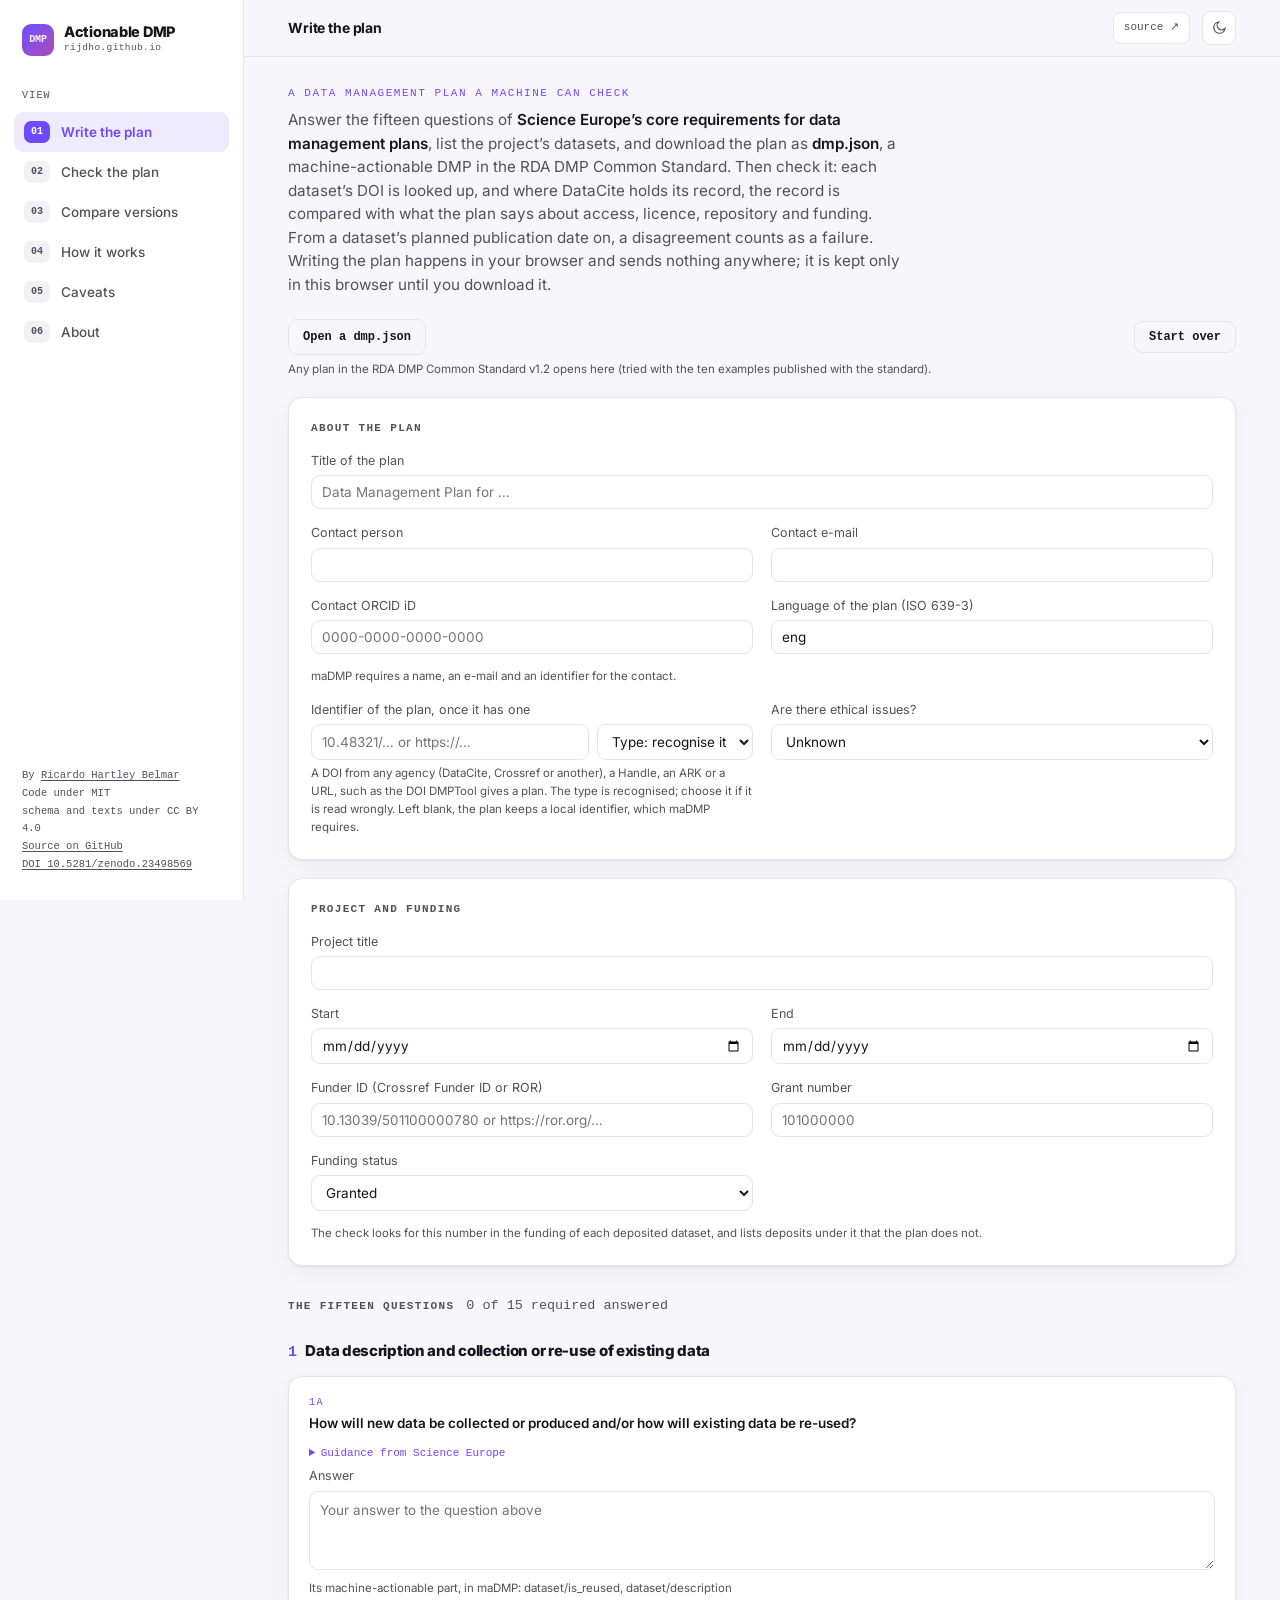
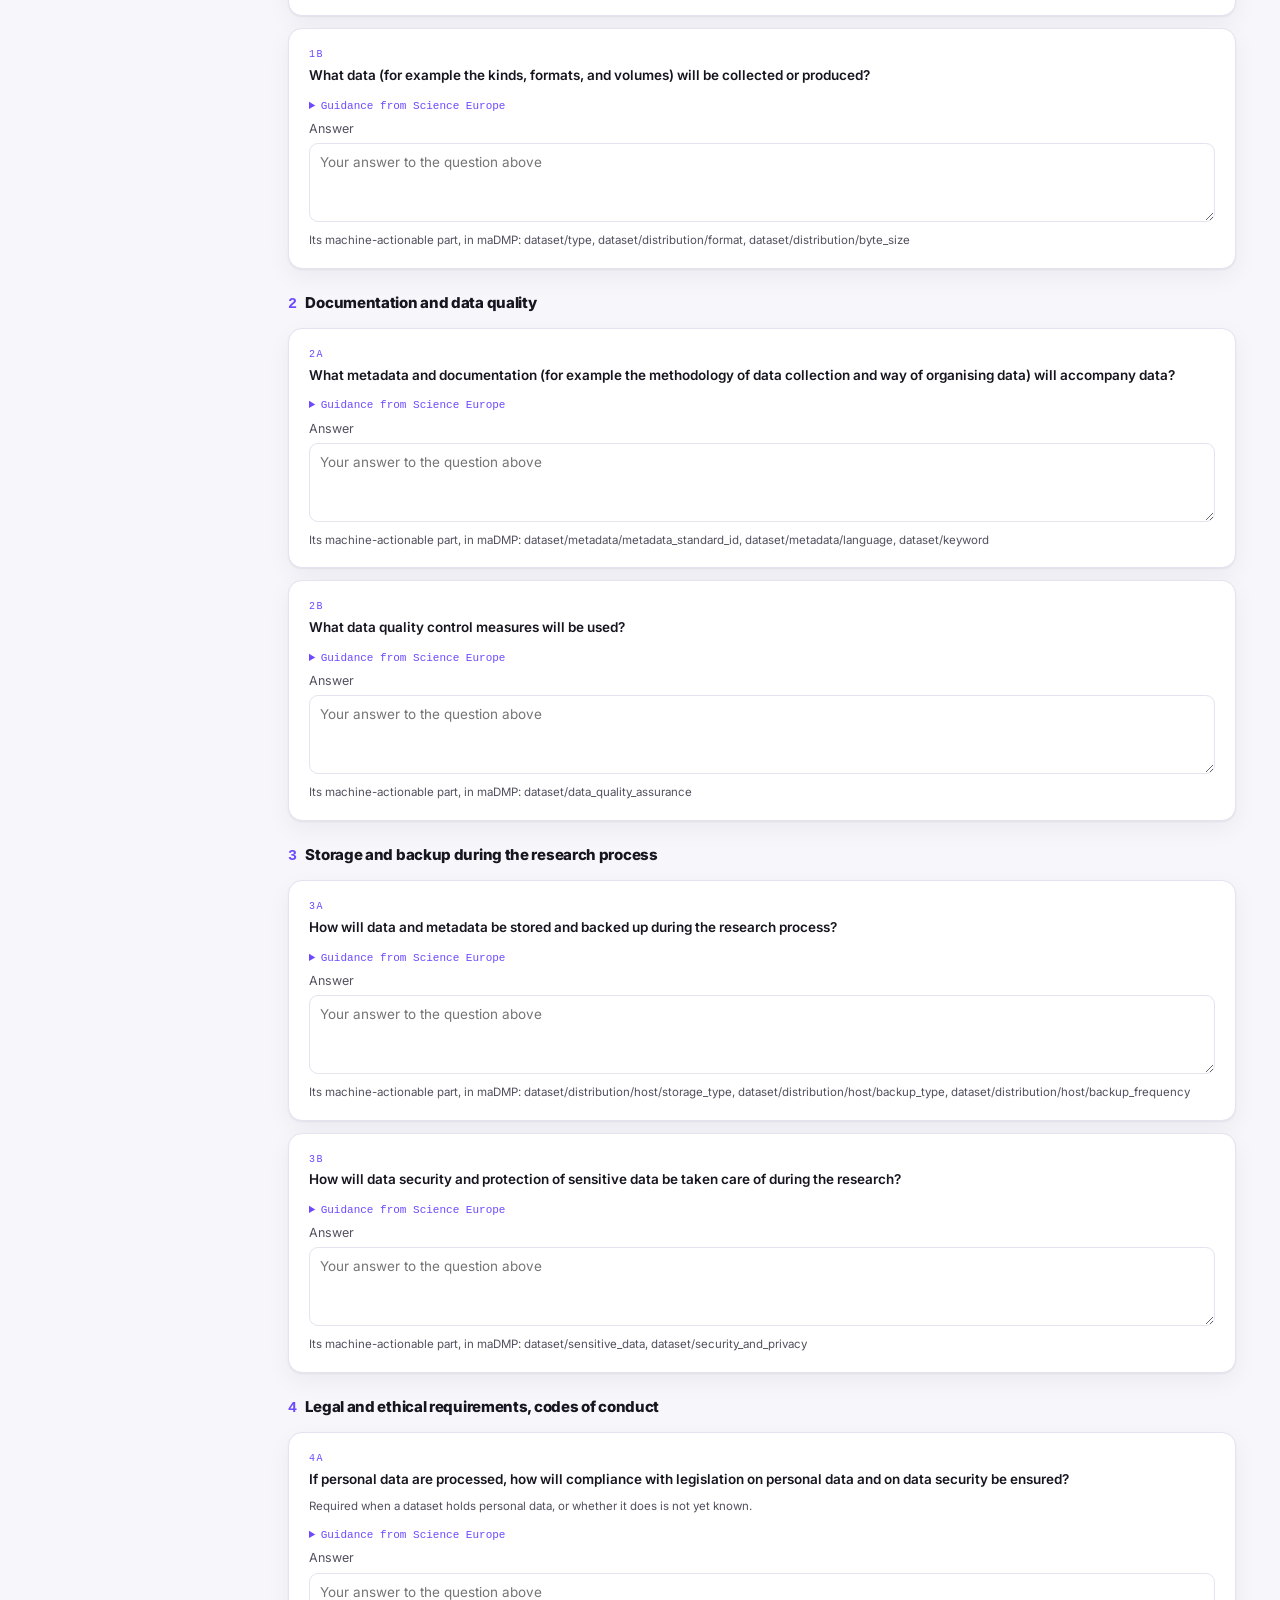
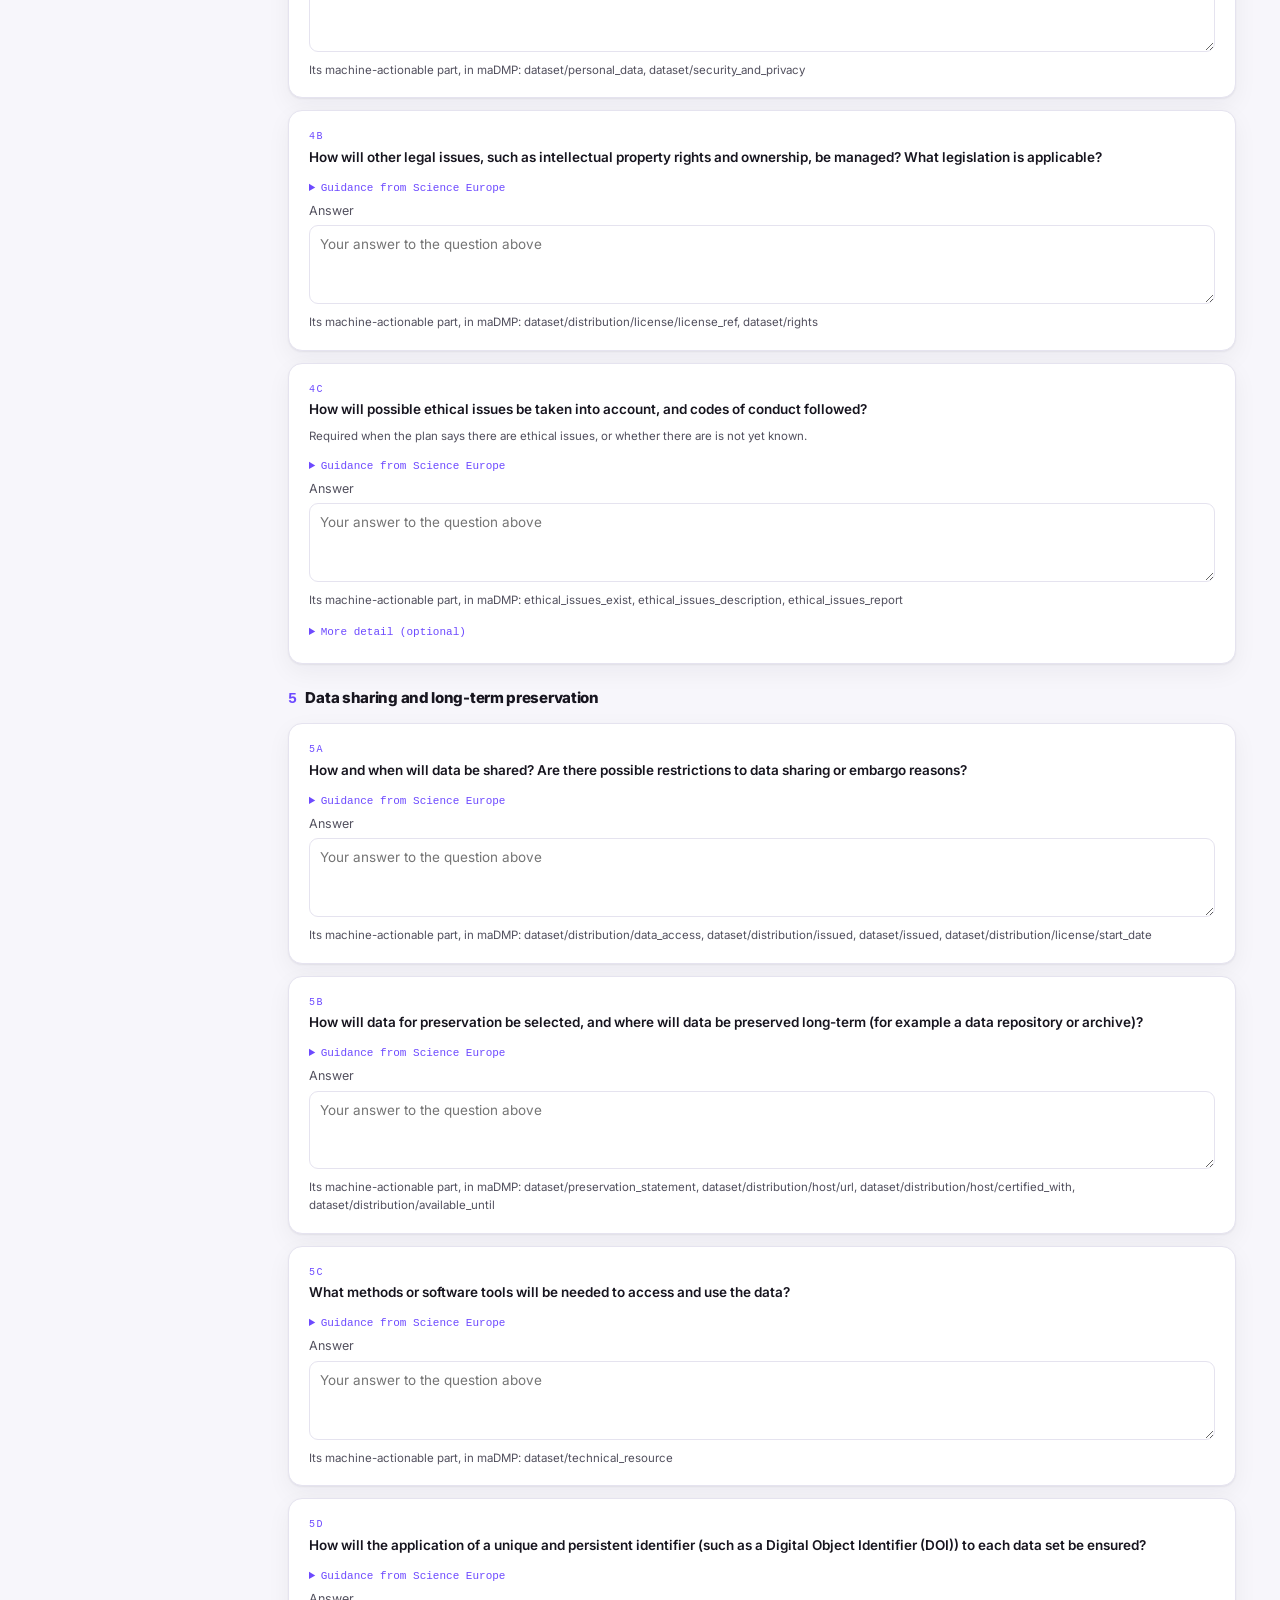
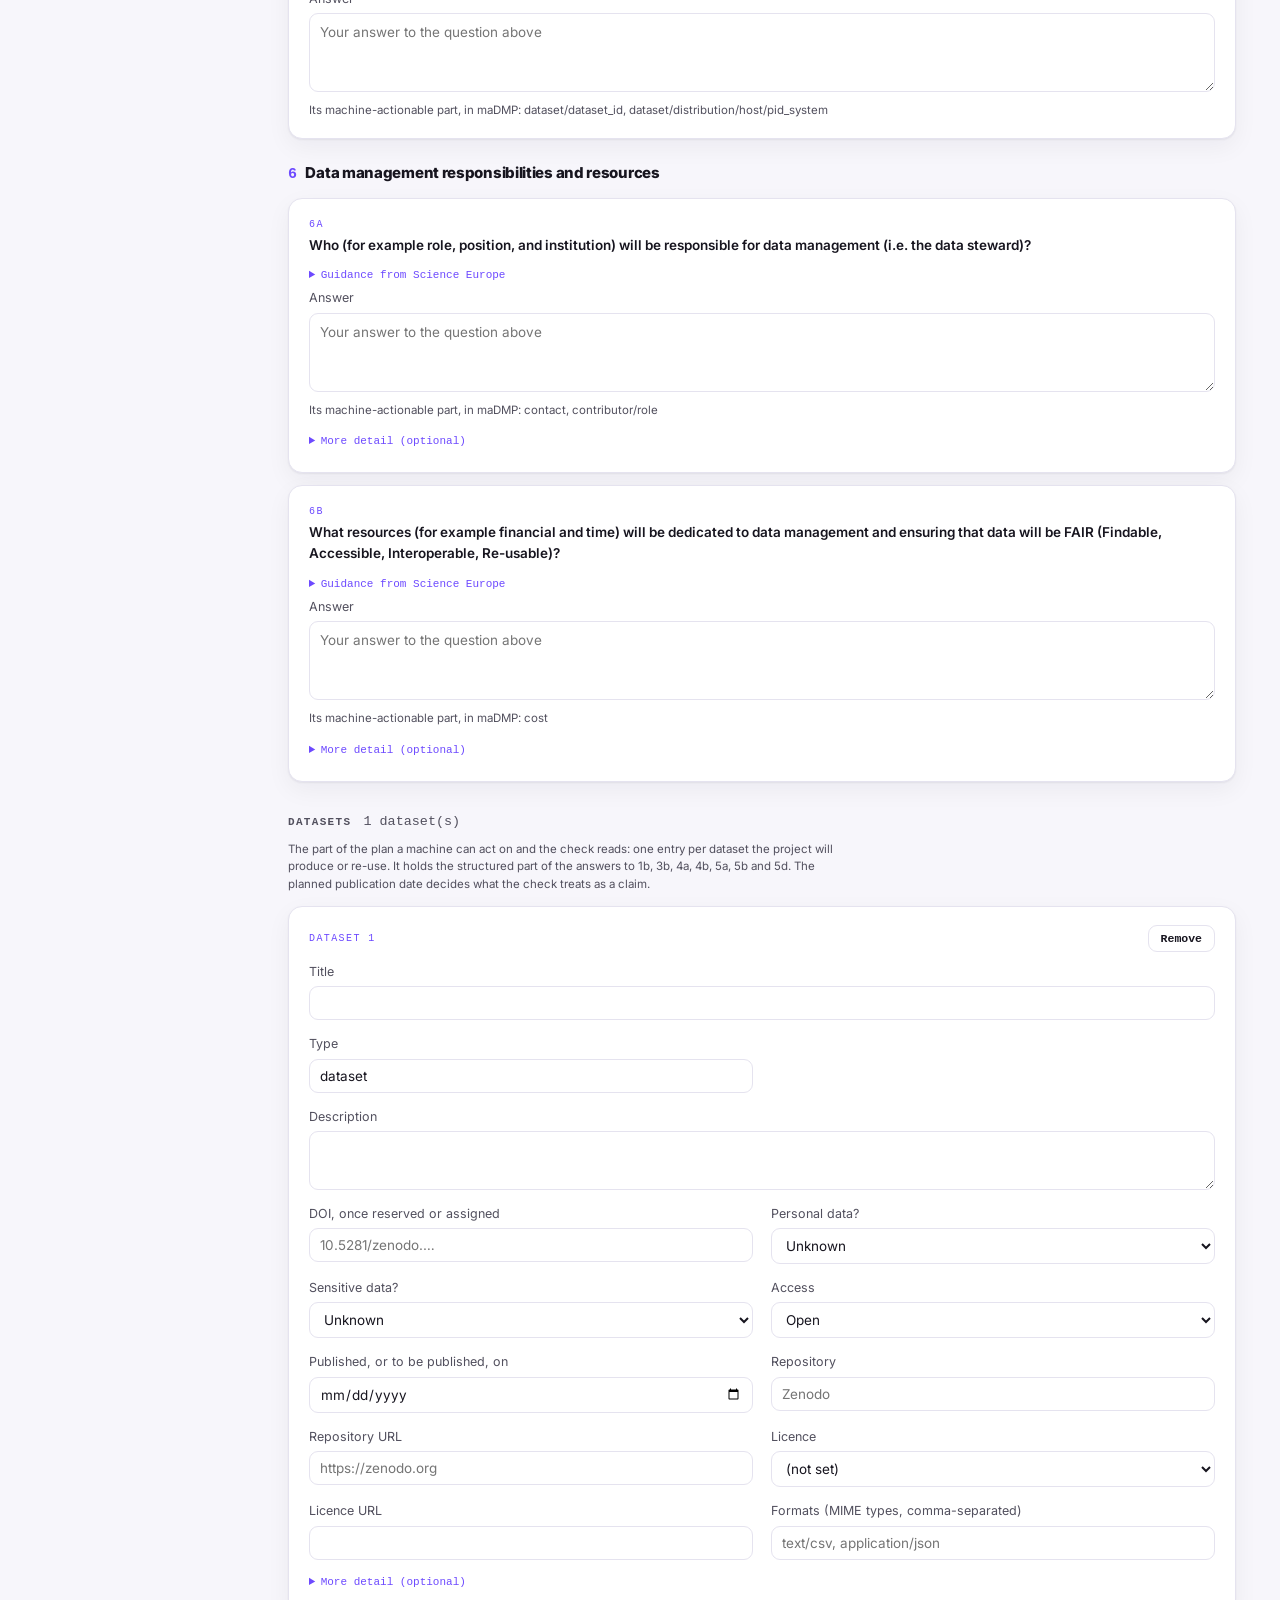
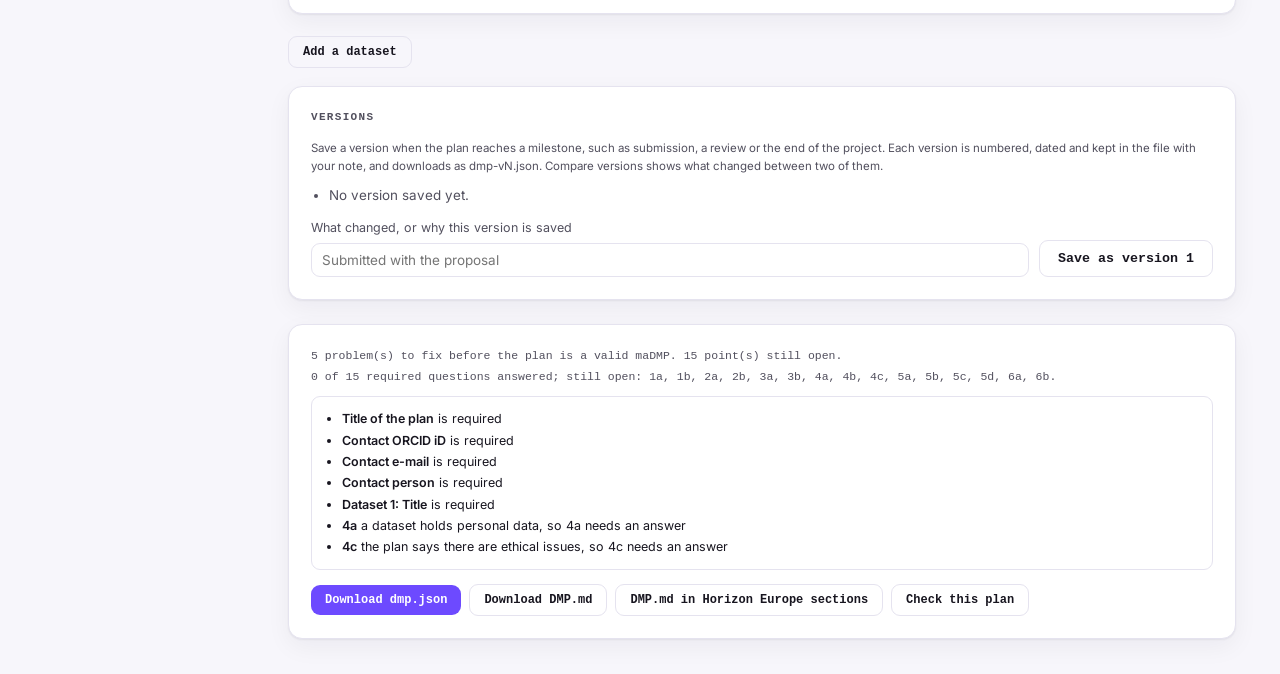
==== commit 6d2f2066: "Record the v0.1.0 DOIs: badge, citation and the DOI line at the foot of the rail" ====
--- a/demo.html
+++ b/demo.html
@@ -502,7 +502,8 @@
         <span data-i18n-html="rail.by">By Ricardo Hartley Belmar</span><br />
         <span data-i18n="rail.license.code">Code under MIT</span><br />
         <span data-i18n="rail.license.data">schema and texts under CC BY 4.0</span><br />
-        <a href="https://github.com/rijdho/dmp-template" target="_blank" rel="noreferrer" data-i18n="rail.source">Source on GitHub</a>
+        <a href="https://github.com/rijdho/dmp-template" target="_blank" rel="noreferrer" data-i18n="rail.source">Source on GitHub</a><br />
+        <a href="https://doi.org/10.5281/zenodo.23498569" target="_blank" rel="noreferrer">DOI 10.5281/zenodo.23498569</a>
       </div>
     </aside>
     <button class="rail-backdrop" id="rail-backdrop" type="button" tabindex="-1" aria-hidden="true"></button>
